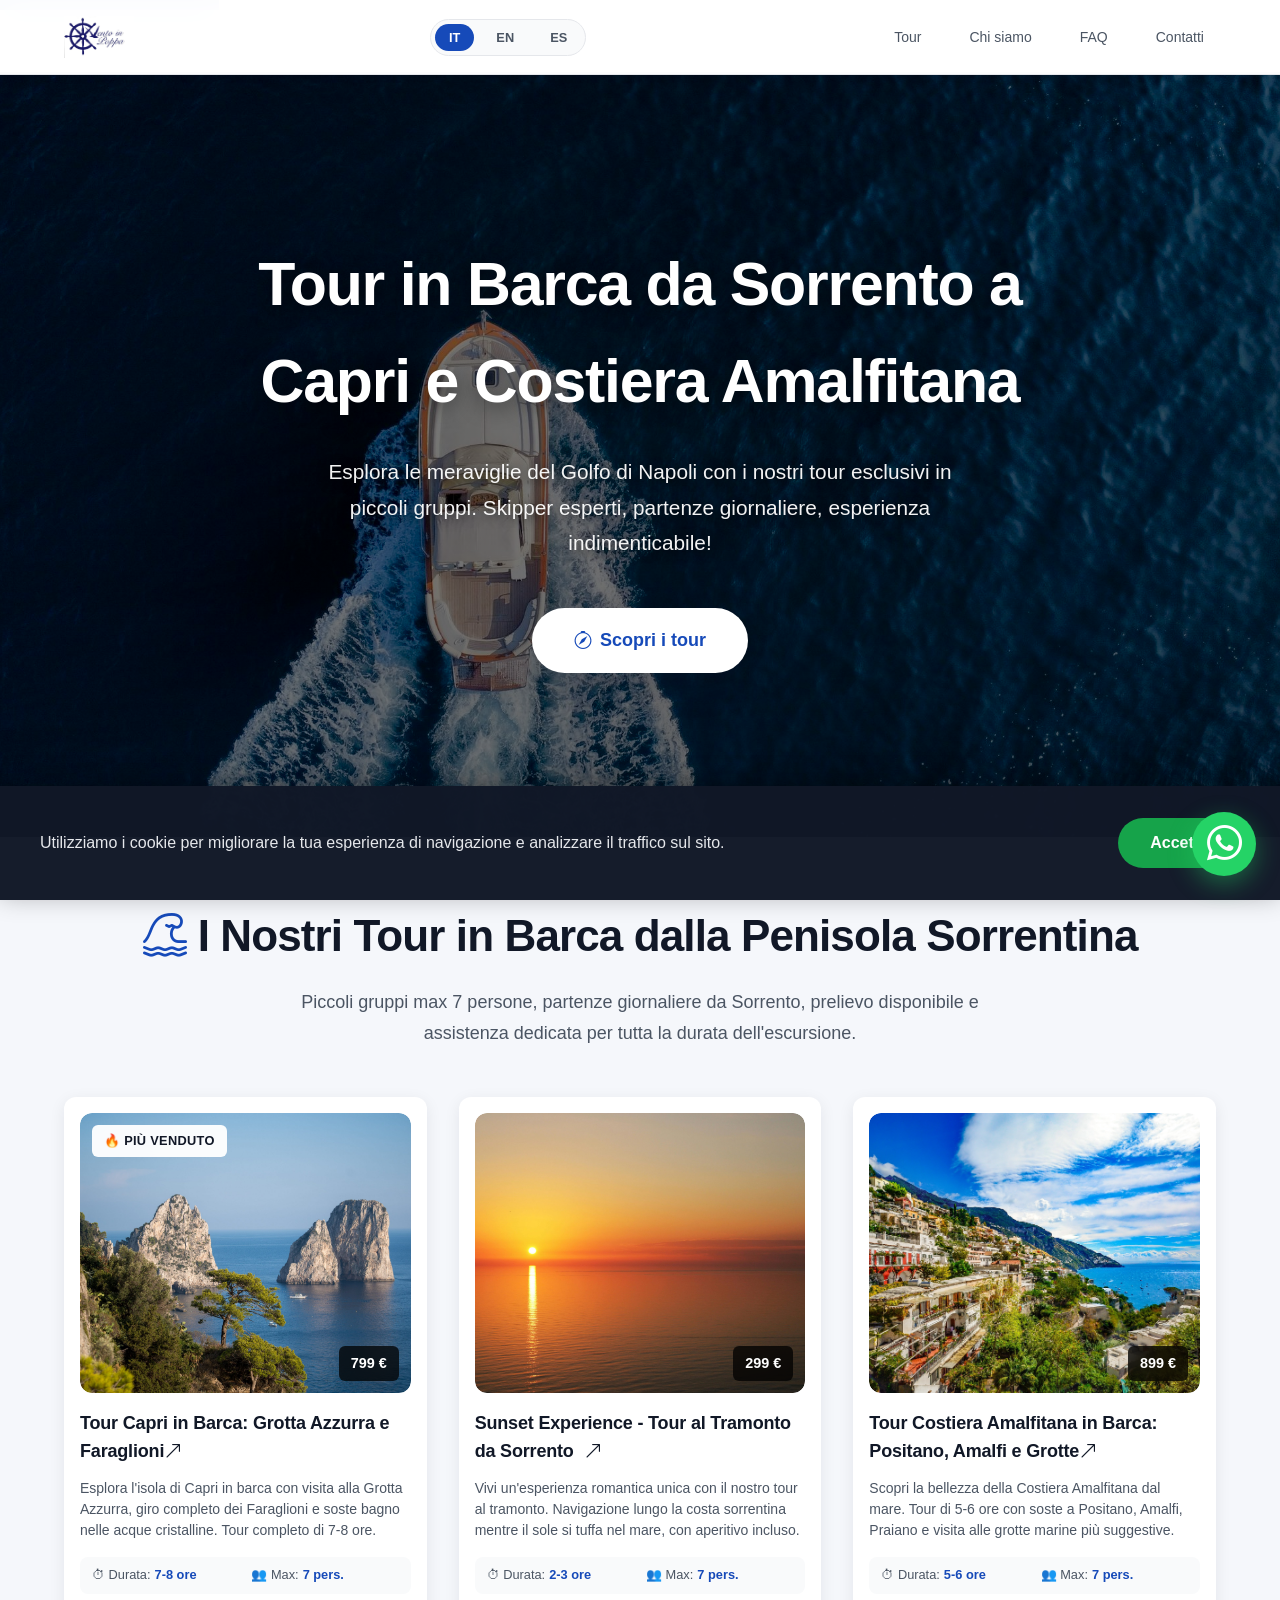
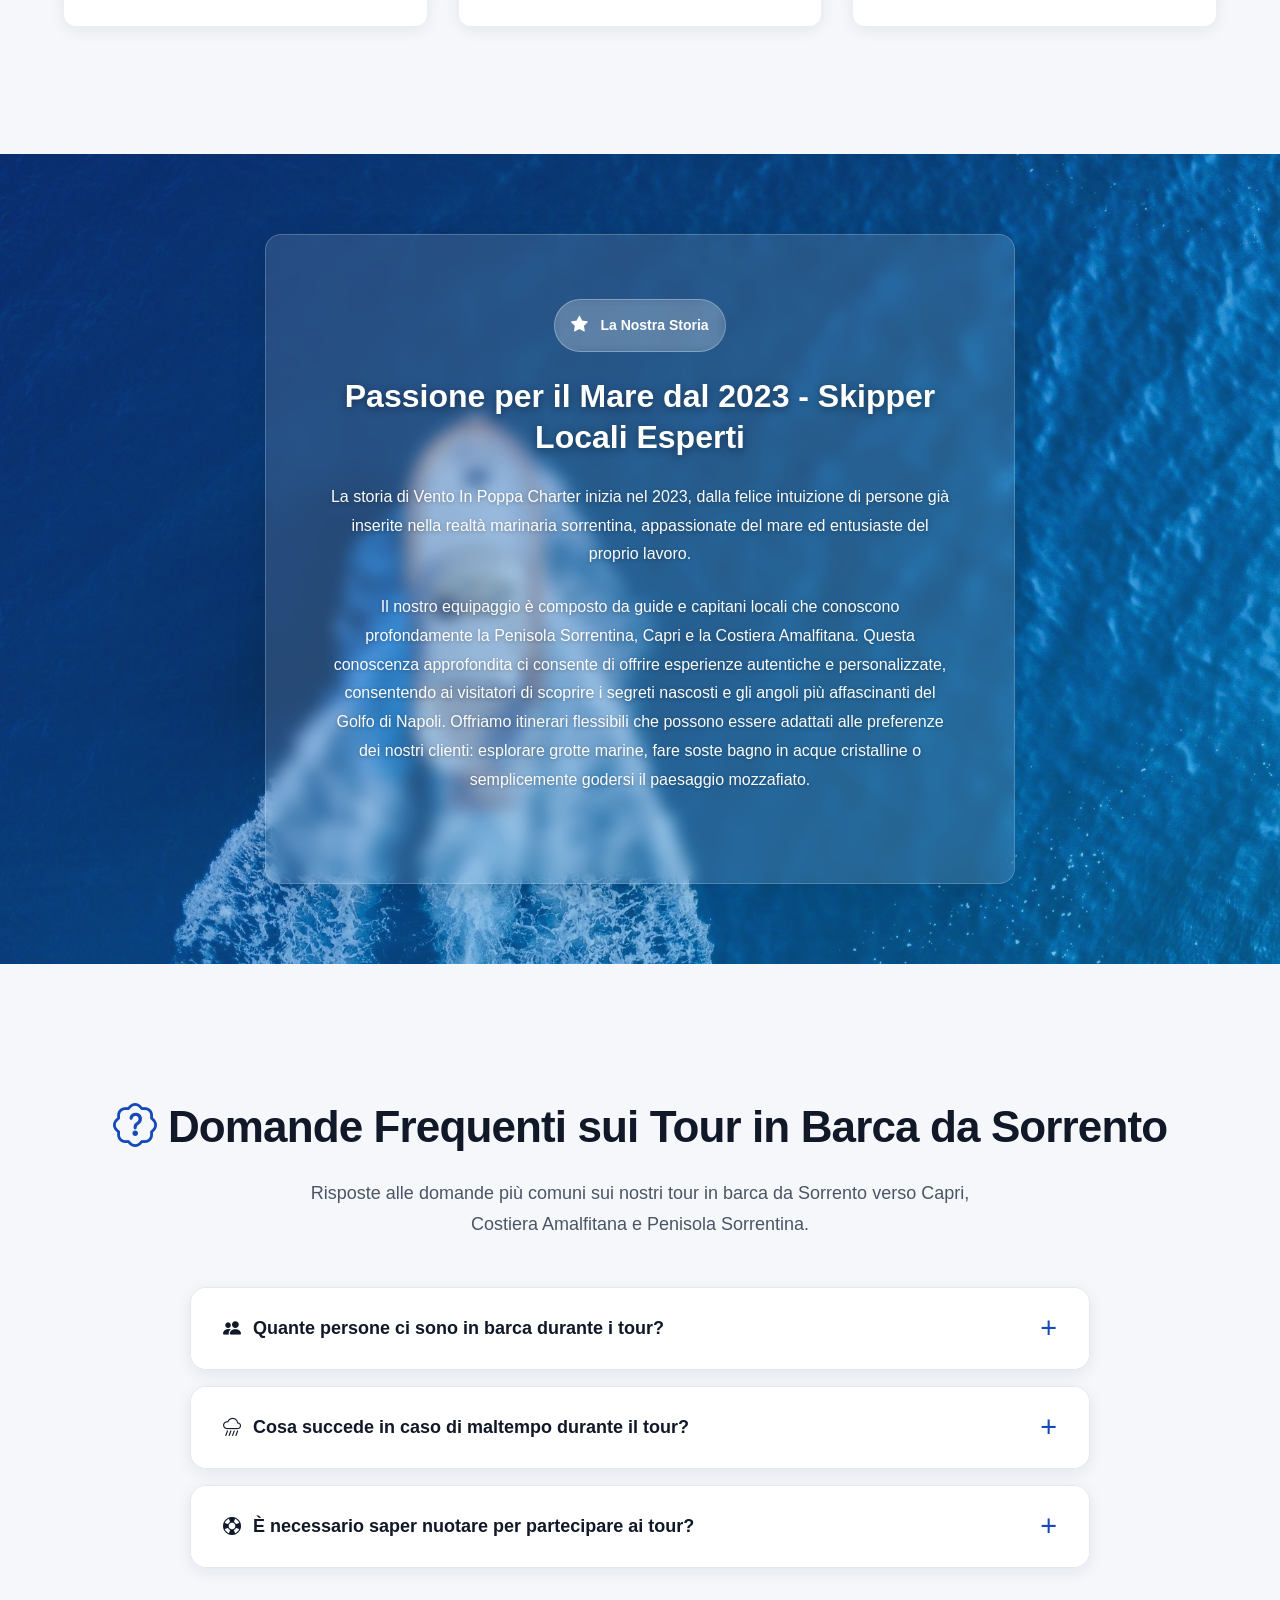
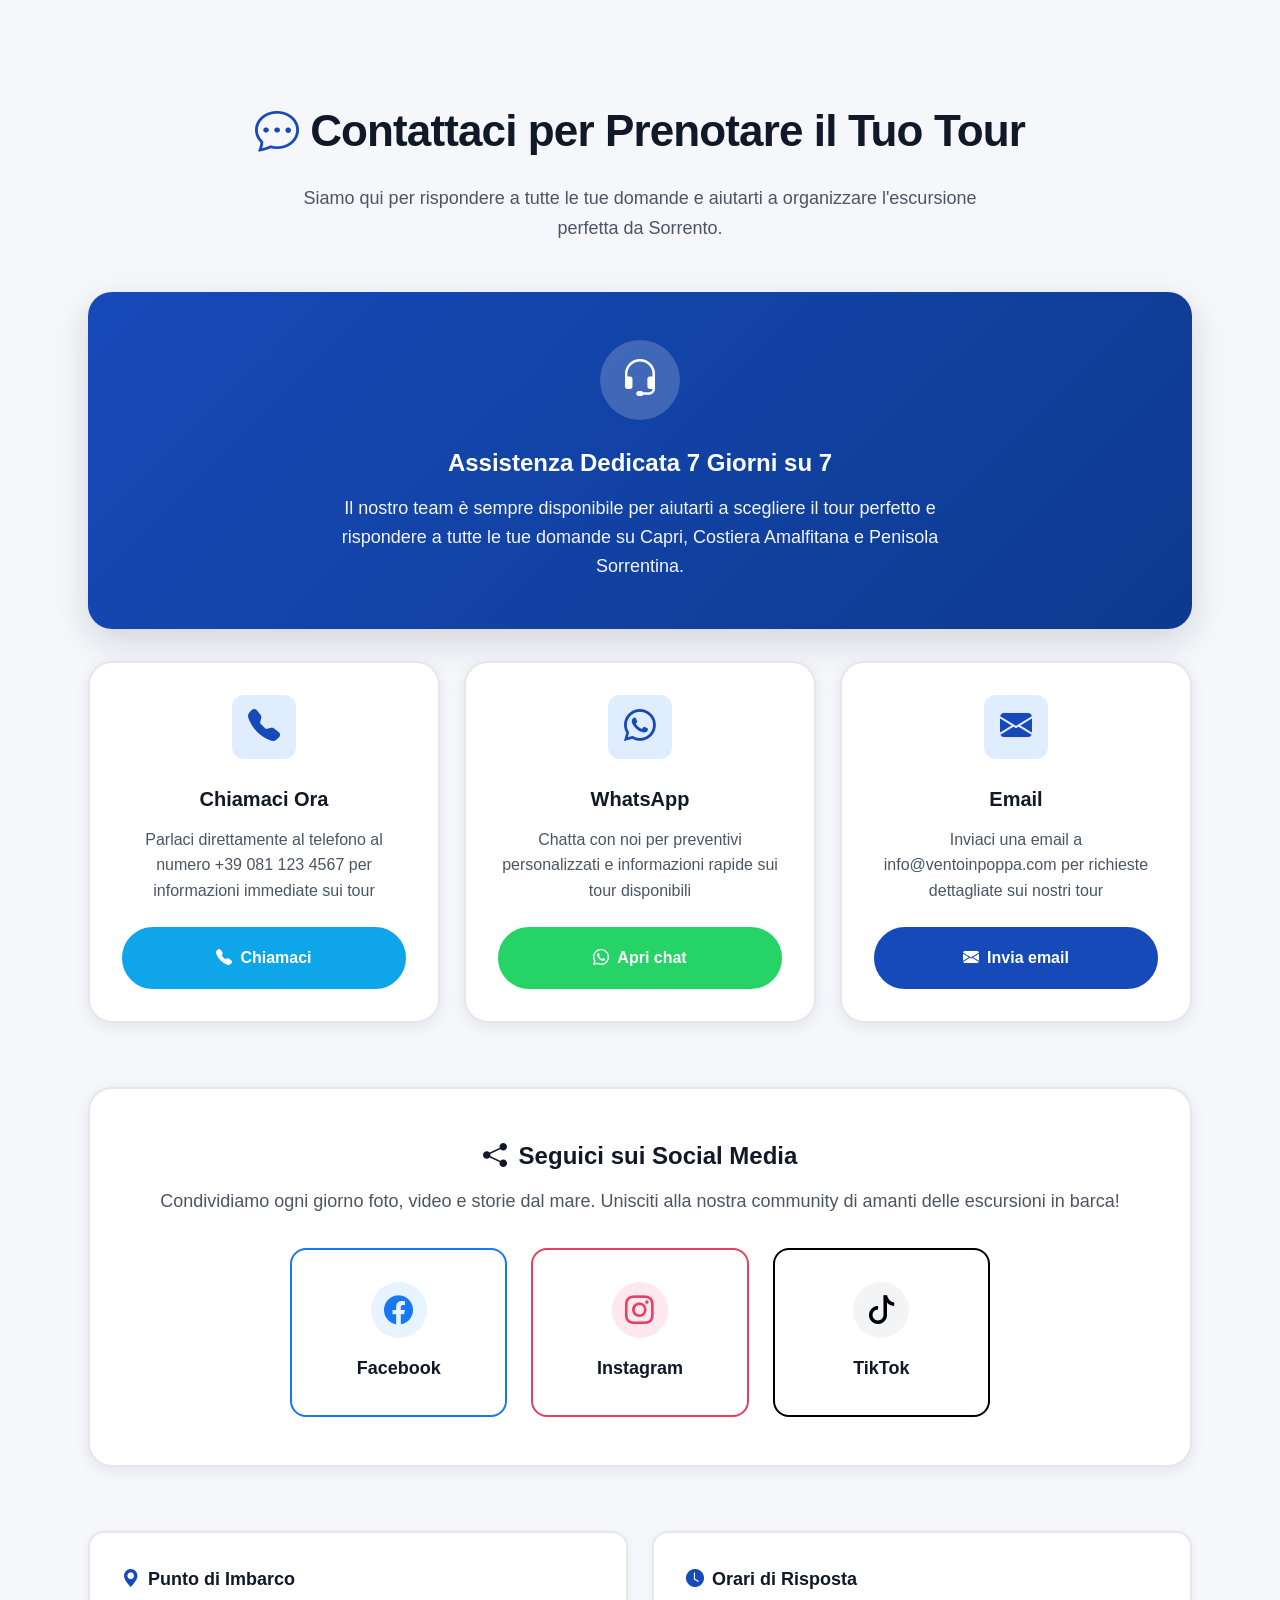
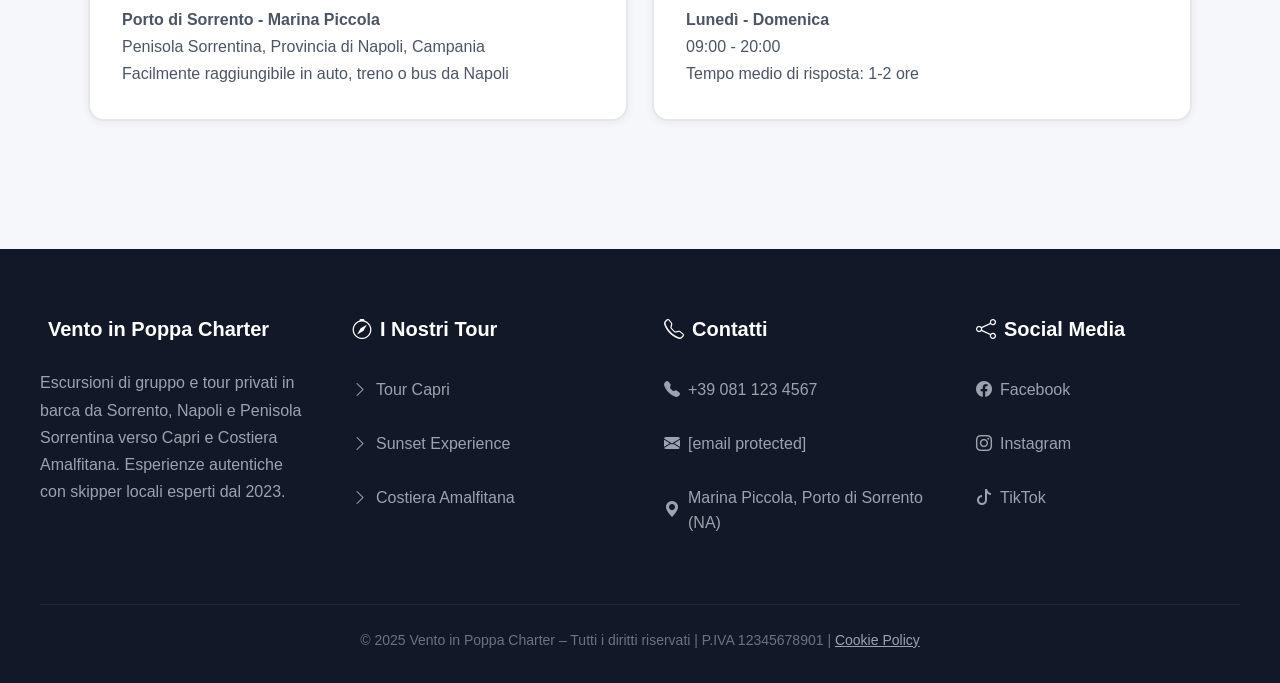
==== index.html @ 15570772 "Add files via upload" ====
<!DOCTYPE html>
<html lang="it">
<head>
  <meta charset="UTF-8" />
  <meta name="viewport" content="width=device-width, initial-scale=1.0" />

  <!-- SEO Meta Tags OTTIMIZZATI -->
  <title>Tour Barca Sorrento Capri | Escursioni Costiera Amalfitana</title>
  <meta name="description" content="Escursioni in barca da Sorrento a Capri e Costiera Amalfitana. Piccoli gruppi max 7 persone, skipper locali esperti. Prenota il tuo tour ⛵ Dal 2023." />
  <meta name="author" content="Vento in Poppa Charter" />
  <meta name="robots" content="index, follow" />
  <link rel="canonical" href="https://www.ventoinpoppacharter.com/" />

  <!-- Hreflang per Multilingua -->
  <link rel="alternate" hreflang="it" href="https://www.ventoinpoppacharter.com/" />
  <link rel="alternate" hreflang="en" href="https://www.ventoinpoppacharter.com/en/" />
  <link rel="alternate" hreflang="es" href="https://www.ventoinpoppacharter.com/es/" />
  <link rel="alternate" hreflang="x-default" href="https://www.ventoinpoppacharter.com/" />

  <!-- Open Graph / Facebook -->
  <meta property="og:type" content="website" />
  <meta property="og:url" content="https://www.ventoinpoppacharter.com/" />
  <meta property="og:title" content="Tour Barca Sorrento Capri | Escursioni Costiera Amalfitana" />
  <meta property="og:description" content="Escursioni in barca da Sorrento a Capri e Costiera Amalfitana. Piccoli gruppi, skipper esperti. Prenota ora!" />
  <meta property="og:image" content="https://www.ventoinpoppacharter.com/immagini/vento_in_poppa_boat.jpg" />
  <meta property="og:image:width" content="1200" />
  <meta property="og:image:height" content="630" />

  <!-- Twitter Cards -->
  <meta property="twitter:card" content="summary_large_image" />
  <meta property="twitter:url" content="https://www.ventoinpoppacharter.com/" />
  <meta property="twitter:title" content="Tour Barca Sorrento Capri | Vento in Poppa Charter" />
  <meta property="twitter:description" content="Escursioni in barca da Sorrento a Capri e Costiera Amalfitana con piccoli gruppi." />
  <meta property="twitter:image" content="https://www.ventoinpoppacharter.com/immagini/vento_in_poppa_boat.jpg" />

  <!-- Favicon -->
  <link rel="icon" type="image/x-icon" href="/favicon.ico" />
  <link rel="apple-touch-icon" sizes="180x180" href="/apple-touch-icon.png" />

  <!-- Preconnect per Performance -->
  <link rel="preconnect" href="https://cdn.jsdelivr.net" crossorigin />
  <link rel="dns-prefetch" href="https://cdn.jsdelivr.net" />

  <!-- Preload Risorse Critiche -->
  <link rel="preload" href="css/index.css" as="style" />
  <link rel="preload" href="javascript/index.js" as="script" />

  <!-- Bootstrap Icons CDN -->
  <link rel="stylesheet" href="https://cdn.jsdelivr.net/npm/bootstrap-icons@1.11.3/font/bootstrap-icons.min.css" />

  <!-- Structured Data / Schema.org OTTIMIZZATO -->
  <script type="application/ld+json">
  {
    "@context": "https://schema.org",
    "@graph": [
      {
        "@type": "LocalBusiness",
        "@id": "https://www.ventoinpoppacharter.com/#organization",
        "name": "Vento in Poppa Charter",
        "alternateName": "Vento in Poppa",
        "description": "Escursioni in barca di lusso da Sorrento verso Capri e Costiera Amalfitana. Tour privati e di gruppo con skipper esperti locali.",
        "url": "https://www.ventoinpoppacharter.com",
        "telephone": "+39-331-616-6512",
        "email": "info@ventoinpoppa.com",
        "priceRange": "€€-€€€",
        "image": [
          "https://www.ventoinpoppacharter.com/immagini/vento_in_poppa_boat.jpg",
          "https://www.ventoinpoppacharter.com/immagini/capri_tour_faraglioni.jpg",
          "https://www.ventoinpoppacharter.com/immagini/amalfi-coast.jpg"
        ],
        "logo": {
          "@type": "ImageObject",
          "url": "https://www.ventoinpoppacharter.com/immagini/logo-vento-in-poppa-charter.jpg",
          "width": 180,
          "height": 42
        },
        "address": {
          "@type": "PostalAddress",
          "streetAddress": "Marina Piccola, Porto di Sorrento",
          "addressLocality": "Sorrento",
          "addressRegion": "NA",
          "postalCode": "80067",
          "addressCountry": "IT"
        },
        "geo": {
          "@type": "GeoCoordinates",
          "latitude": "40.6262",
          "longitude": "14.3757"
        },
        "openingHoursSpecification": [
          {
            "@type": "OpeningHoursSpecification",
            "dayOfWeek": ["Monday", "Tuesday", "Wednesday", "Thursday", "Friday", "Saturday", "Sunday"],
            "opens": "09:00",
            "closes": "20:00"
          }
        ],
        "sameAs": [
          "https://www.facebook.com/ventoinpoppacharter",
          "https://www.instagram.com/ventoinpoppacharter",
          "https://www.tiktok.com/@ventoinpoppacharter"
        ],
        "areaServed": [
          {
            "@type": "City",
            "name": "Sorrento"
          },
          {
            "@type": "City",
            "name": "Capri"
          },
          {
            "@type": "City",
            "name": "Positano"
          },
          {
            "@type": "City",
            "name": "Amalfi"
          },
          {
            "@type": "City",
            "name": "Napoli"
          }
        ],
        "aggregateRating": {
          "@type": "AggregateRating",
          "ratingValue": "4.9",
          "reviewCount": "127",
          "bestRating": "5",
          "worstRating": "1"
        }
      },
      {
        "@type": "Service",
        "@id": "https://www.ventoinpoppacharter.com/tour_capri",
        "serviceType": "Tour in Barca a Capri",
        "name": "Esperienza Capri - Tour Completo dell'Isola",
        "description": "Tour giornaliero di 7-8 ore da Sorrento a Capri con visita alla Grotta Azzurra, giro dei Faraglioni e soste bagno.",
        "provider": {
          "@id": "https://www.ventoinpoppacharter.com"
        },
        "areaServed": {
          "@type": "City",
          "name": "Capri"
        },
        "offers": {
          "@type": "Offer",
          "price": "799",
          "priceCurrency": "EUR",
          "availability": "https://schema.org/InStock",
          "validFrom": "2025-04-01",
          "priceValidUntil": "2025-10-31",
          "url": "https://www.ventoinpoppacharter.com/tour_capri"
        }
      },
      {
        "@type": "Service",
        "@id": "https://www.ventoinpoppacharter.com/tour_sunset",
        "serviceType": "Tour al Tramonto",
        "name": "Sunset Experience - Tour al Tramonto da Sorrento",
        "description": "Tour romantico di 2-3 ore al tramonto lungo la costa sorrentina con aperitivo incluso.",
        "provider": {
          "@id": "https://www.ventoinpoppacharter.com"
        },
        "offers": {
          "@type": "Offer",
          "price": "299",
          "priceCurrency": "EUR",
          "availability": "https://schema.org/InStock",
          "url": "https://www.ventoinpoppacharter.com/tour_sunset"
        }
      },
      {
        "@type": "Service",
        "@id": "https://www.ventoinpoppacharter.com/tour_amalfi",
        "serviceType": "Tour Costiera Amalfitana",
        "name": "Tour Costiera Amalfitana - Positano, Amalfi e Praiano",
        "description": "Tour di 5-6 ore della Costiera Amalfitana con soste a Positano e Amalfi.",
        "provider": {
          "@id": "https://www.ventoinpoppacharter.com/#organization"
        },
        "areaServed": [
          {
            "@type": "City",
            "name": "Positano"
          },
          {
            "@type": "City",
            "name": "Amalfi"
          }
        ],
        "offers": {
          "@type": "Offer",
          "price": "899",
          "priceCurrency": "EUR",
          "availability": "https://schema.org/InStock",
          "url": "https://www.ventoinpoppacharter.com/tour-costiera-amalfitana.html"
        }
      },
      {
        "@type": "BreadcrumbList",
        "itemListElement": [
          {
            "@type": "ListItem",
            "position": 1,
            "name": "Home",
            "item": "https://www.ventoinpoppacharter.com"
          },
          {
            "@type": "ListItem",
            "position": 2,
            "name": "Tour in Barca",
            "item": "https://www.ventoinpoppacharter.com/#tour"
          }
        ]
      },
      {
        "@type": "FAQPage",
        "mainEntity": [
          {
            "@type": "Question",
            "name": "Quante persone ci sono in barca durante i tour?",
            "acceptedAnswer": {
              "@type": "Answer",
              "text": "I tour condivisi sono pensati per piccoli gruppi con massimo 7 persone, così da garantire comfort a bordo ed un'esperienza più autentica rispetto alle escursioni di massa. Offriamo anche tour privati per chi desidera un'esperienza esclusiva."
            }
          },
          {
            "@type": "Question",
            "name": "Cosa succede in caso di maltempo durante il tour?",
            "acceptedAnswer": {
              "@type": "Answer",
              "text": "La sicurezza dei nostri passeggeri è la nostra massima priorità. In caso di maltempo o condizioni marine avverse, potremmo dover cancellare o riprogrammare il tour. In tal caso, ti contatteremo per fornirti opzioni alternative o per il rimborso completo."
            }
          },
          {
            "@type": "Question",
            "name": "È necessario saper nuotare per partecipare ai tour in barca?",
            "acceptedAnswer": {
              "@type": "Answer",
              "text": "Non è strettamente necessario saper nuotare, ma è consigliato per godersi le soste bagno. A bordo sono presenti giubbotti di salvataggio per tutti i passeggeri e il nostro skipper monitora costantemente la sicurezza di tutti."
            }
          }
        ]
      }
    ]
  }
  </script>

  <link rel="stylesheet" href="css/index.css" />
</head>
<body>
  <!-- Skip Link per Accessibilità -->
  <a href="#main-content" class="skip-link" id="skipLink">Vai al contenuto principale</a>

  <!-- COOKIE BANNER -->
  <div class="cookie-banner" id="cookieBanner" role="dialog" aria-label="Consenso cookie">
    <div class="cookie-inner">
      <p class="cookie-text" id="cookieText">
       Il sito non utilizza nessun cookie.
      </p>
      <div class="cookie-actions">
        <button class="cookie-btn cookie-accept" onclick="handleCookie(false)" id="acceptBtn">Chiudi</button>
      </div>
    </div>
  </div>

  <!-- HEADER -->
  <header role="banner">
    <div class="nav-wrapper">
      <a href="/" class="logo" aria-label="Vento in Poppa Charter - Homepage">
        <img src="immagini/logo-vento-in-poppa-charter.jpg" alt="Logo Vento in Poppa Charter - Escursioni in Barca Sorrento" width="180" height="42" />
      </a>

      <div class="lang-switcher" role="group" aria-label="Selezione lingua">
        <button class="lang-btn active" data-lang="it" onclick="setLang('it')" aria-label="Italiano">IT</button>
        <button class="lang-btn" data-lang="en" onclick="setLang('en')" aria-label="English">EN</button>
        <button class="lang-btn" data-lang="es" onclick="setLang('es')" aria-label="Español">ES</button>
      </div>

      <nav role="navigation" aria-label="Navigazione principale">
        <ul id="navDesktop">
          <li><a href="#tour" id="navTours">Tour</a></li>
          <li><a href="#chi-siamo" id="navAbout">Chi siamo</a></li>
          <li><a href="#faq" id="navFaq">FAQ</a></li>
          <li><a href="#contatti" id="navContact">Contatti</a></li>
        </ul>
      </nav>

      <button class="hamburger" onclick="toggleMenu()" aria-label="Apri menu mobile" aria-expanded="false" id="hamburgerBtn">
        <span></span><span></span><span></span>
      </button>
    </div>

    <nav class="nav-mobile" id="navMobile" aria-label="Menu mobile">
      <a href="#tour" onclick="toggleMenu()" id="navMobileTours">Tour</a>
      <a href="#chi-siamo" onclick="toggleMenu()" id="navMobileAbout">Chi siamo</a>
      <a href="#faq" onclick="toggleMenu()" id="navMobileFaq">FAQ</a>
      <a href="#contatti" onclick="toggleMenu()" id="navMobileContact">Contatti</a>
    </nav>
  </header>

  <main id="main-content">
    <!-- HERO SECTION -->
    <section class="hero" id="home" aria-label="Banner principale">
      <div class="slider" aria-hidden="true">
        <div class="slide active" style="background-image:url('immagini/vento_in_poppa_boat.jpg');"></div>
        <div class="slide" style="background-image:url('immagini/sorrento-geda1aa76b_1920.jpg');"></div>
        <div class="slide" style="background-image:url('immagini/amalfi-coast.jpg');"></div>
      </div>
      <div class="hero-overlay" aria-hidden="true"></div>

      <div class="hero-content">
        <h1 class="hero-title" id="heroTitle">Tour in Barca da Sorrento a Capri e Costiera Amalfitana</h1>
        <p class="hero-sub" id="heroText">Esplora le meraviglie del Golfo di Napoli con i nostri tour esclusivi in piccoli gruppi. Skipper esperti, partenze giornaliere, esperienza indimenticabile!</p>
        <a href="#tour" class="hero-cta" id="heroBtn" aria-label="Scopri i nostri tour in barca">
          <i class="bi bi-compass"></i> Scopri i tour
        </a>
      </div>
    </section>

    <!-- TOUR SECTION -->
    <section class="section" id="tour">
      <h2 class="section-title" id="tourTitle">
        <i class="bi bi-tsunami"></i> I Nostri Tour in Barca dalla Penisola Sorrentina
      </h2>
      <p class="section-sub" id="tourSubtitle">
        Piccoli gruppi max 7 persone, partenze giornaliere da Sorrento, prelievo disponibile e assistenza dedicata per tutta la durata dell'escursione.
      </p>

      <div class="tour-grid">
        <!-- CAPRI TOUR -->
        <article class="tour-card scroll-reveal" itemscope itemtype="https://schema.org/Product" onclick="vaiAPagina('tour_capri')">
          <div class="tour-card-image">
            <img 
              src="immagini/capri_tour_faraglioni.jpg" 
              alt="Tour in barca a Capri con vista sui Faraglioni e Grotta Azzurra - Vento in Poppa Charter" 
              loading="lazy" 
              width="800" 
              height="600"
              itemprop="image"
            />
            <span class="tour-badge" id="capriBadge">🔥 Più venduto</span>
            <span class="tour-price-badge" id="capriPrice" itemprop="offers" itemscope itemtype="https://schema.org/Offer">
              <meta itemprop="priceCurrency" content="EUR" />
              <meta itemprop="price" content="799" />
              799 €
            </span>
          </div>
          <div style="flex: 1; display: flex; flex-direction: column;">
            <h3 class="tour-title" id="capriTitle" itemprop="name">
              Tour Capri in Barca: Grotta Azzurra e Faraglioni 
              <i class="bi bi-arrow-up-right tour-link-icon"></i>
            </h3>
            <p class="tour-description" id="capriDesc" itemprop="description">
              Esplora l'isola di Capri in barca con visita alla Grotta Azzurra, giro completo dei Faraglioni e soste bagno nelle acque cristalline. Tour completo di 7-8 ore.
            </p>
            <div class="tour-info">
              <div class="tour-info-item">
                <span class="tour-info-label" id="durationLabel">⏱ Durata:</span>
                <span class="tour-info-value">7-8 ore</span>
              </div>
              <div class="tour-info-item">
                <span class="tour-info-label" id="maxLabel">👥 Max:</span>
                <span class="tour-info-value">7 pers.</span>
              </div>
            </div>
          </div>
        </article>

        <!-- SUNSET TOUR -->
        <article class="tour-card scroll-reveal" itemscope itemtype="https://schema.org/Product" onclick="vaiAPagina('tour_sunset')">
          <div class="tour-card-image">
            <img 
              src="immagini/sunset-sorrento.jpg" 
              alt="Tour al tramonto in barca da Sorrento - Esperienza romantica sul Golfo di Napoli" 
              loading="lazy" 
              width="800" 
              height="600"
              itemprop="image"
            />
            <span class="tour-price-badge" id="sunsetPrice" itemprop="offers" itemscope itemtype="https://schema.org/Offer">
              <meta itemprop="priceCurrency" content="EUR" />
              <meta itemprop="price" content="299" />
              299 €
            </span>
          </div>
          <div style="flex: 1; display: flex; flex-direction: column;">
            <h3 class="tour-title" id="sunsetTitle" itemprop="name">
              Sunset Experience - Tour al Tramonto da Sorrento
              <i class="bi bi-arrow-up-right tour-link-icon ml-10"></i>
            </h3>
            <p class="tour-description" id="sunsetDesc" itemprop="description">
              Vivi un'esperienza romantica unica con il nostro tour al tramonto. Navigazione lungo la costa sorrentina mentre il sole si tuffa nel mare, con aperitivo incluso.
            </p>
            <div class="tour-info">
              <div class="tour-info-item">
                <span class="tour-info-label">⏱ Durata:</span>
                <span class="tour-info-value">2-3 ore</span>
              </div>
              <div class="tour-info-item">
                <span class="tour-info-label">👥 Max:</span>
                <span class="tour-info-value">7 pers.</span>
              </div>
            </div>
          </div>
        </article>

        <!-- AMALFI TOUR -->
        <article class="tour-card scroll-reveal" itemscope itemtype="https://schema.org/Product" onclick="vaiAPagina('tour_amalfitana')">
          <div class="tour-card-image">
            <img 
              src="immagini/amalfi-coast.jpg" 
              alt="Tour della Costiera Amalfitana in barca - Positano, Amalfi, Praiano dal mare" 
              loading="lazy" 
              width="800" 
              height="600"
              itemprop="image"
            />
            <span class="tour-price-badge" id="amalfiPrice" itemprop="offers" itemscope itemtype="https://schema.org/Offer">
              <meta itemprop="priceCurrency" content="EUR" />
              <meta itemprop="price" content="899" />
              899 €
            </span>
          </div>
          <div style="flex: 1; display: flex; flex-direction: column;">
            <h3 class="tour-title" id="amalfiTitle" itemprop="name">
              Tour Costiera Amalfitana in Barca: Positano, Amalfi e Grotte
              <i class="bi bi-arrow-up-right tour-link-icon"></i>
            </h3>
            <p class="tour-description" id="amalfiDesc" itemprop="description">
              Scopri la bellezza della Costiera Amalfitana dal mare. Tour di 5-6 ore con soste a Positano, Amalfi, Praiano e visita alle grotte marine più suggestive.
            </p>
            <div class="tour-info">
              <div class="tour-info-item">
                <span class="tour-info-label">⏱ Durata:</span>
                <span class="tour-info-value">5-6 ore</span>
              </div>
              <div class="tour-info-item">
                <span class="tour-info-label">👥 Max:</span>
                <span class="tour-info-value">7 pers.</span>
              </div>
            </div>
          </div>
        </article>
      </div>
    </section>

    <!-- ABOUT SECTION -->
    <section class="about-section-parallax" id="chi-siamo">
      <img 
        src="immagini/vento_in_poppa_boat.jpg" 
        alt="Barca Vento In Poppa ormeggiata al porto di Sorrento" 
        class="parallax-background-image" 
        aria-hidden="true"
        width="1920"
        height="1080"
        loading="lazy"
      />
      <div class="parallax-overlay" aria-hidden="true"></div>
      <div class="about-parallax-content">
        <div class="about-parallax-inner">
          <div class="about-parallax-text-wrapper scroll-reveal">
            <span class="about-badge" id="aboutBadge">
              <i class="bi bi-star-fill"></i>
              La Nostra Storia
            </span>
            <h2 class="about-title" id="aboutMainTitle">Passione per il Mare dal 2023 - Skipper Locali Esperti</h2>
            <p class="about-text" id="aboutIntro">
              La storia di Vento In Poppa Charter inizia nel 2023, dalla felice intuizione di persone già inserite nella realtà marinaria sorrentina, appassionate del mare ed entusiaste del proprio lavoro.
            </p>
            <p class="about-text" id="aboutFull">
              Il nostro equipaggio è composto da guide e capitani locali che conoscono profondamente la Penisola Sorrentina, Capri e la Costiera Amalfitana. Questa conoscenza approfondita ci consente di offrire esperienze autentiche e personalizzate, consentendo ai visitatori di scoprire i segreti nascosti e gli angoli più affascinanti del Golfo di Napoli. Offriamo itinerari flessibili che possono essere adattati alle preferenze dei nostri clienti: esplorare grotte marine, fare soste bagno in acque cristalline o semplicemente godersi il paesaggio mozzafiato.
            </p>
          </div>
        </div>
      </div>
    </section>

    <!-- FAQ SECTION -->
    <section class="section" id="faq">
      <h2 class="section-title" id="faqTitle">
        <i class="bi bi-patch-question"></i> Domande Frequenti sui Tour in Barca da Sorrento
      </h2>
      <p class="section-sub" id="faqIntro">
        Risposte alle domande più comuni sui nostri tour in barca da Sorrento verso Capri, Costiera Amalfitana e Penisola Sorrentina.
      </p>

      <div class="faq-list">
        <article class="faq-item" itemscope itemprop="mainEntity" itemtype="https://schema.org/Question">
          <button class="faq-question" aria-expanded="false">
            <span id="q1" itemprop="name">
              <i class="bi bi-people-fill"></i>
              Quante persone ci sono in barca durante i tour?
            </span>
            <span class="faq-toggle" aria-hidden="true">+</span>
          </button>
          <div class="faq-answer" itemscope itemprop="acceptedAnswer" itemtype="https://schema.org/Answer">
            <p id="a1" itemprop="text">
              I tour condivisi sono pensati per piccoli gruppi (massimo 7 persone), così da garantire comfort a bordo ed un'esperienza più autentica rispetto alle escursioni di massa. Offriamo anche tour privati per chi desidera un'esperienza esclusiva.
            </p>
          </div>
        </article>

        <article class="faq-item" itemscope itemprop="mainEntity" itemtype="https://schema.org/Question">
          <button class="faq-question" aria-expanded="false">
            <span id="q2" itemprop="name">
              <i class="bi bi-cloud-rain-heavy"></i>
              Cosa succede in caso di maltempo durante il tour?
            </span>
            <span class="faq-toggle" aria-hidden="true">+</span>
          </button>
          <div class="faq-answer" itemscope itemprop="acceptedAnswer" itemtype="https://schema.org/Answer">
            <p id="a2" itemprop="text">
              La sicurezza dei nostri passeggeri è la nostra massima priorità. In caso di maltempo o condizioni marine avverse, potremmo dover cancellare o riprogrammare il tour. In tal caso, ti contatteremo per fornirti opzioni alternative o per il rimborso completo.
            </p>
          </div>
        </article>

        <article class="faq-item" itemscope itemprop="mainEntity" itemtype="https://schema.org/Question">
          <button class="faq-question" aria-expanded="false">
            <span id="q3" itemprop="name">
              <i class="bi bi-life-preserver"></i>
              È necessario saper nuotare per partecipare ai tour?
            </span>
            <span class="faq-toggle" aria-hidden="true">+</span>
          </button>
          <div class="faq-answer" itemscope itemprop="acceptedAnswer" itemtype="https://schema.org/Answer">
            <p id="a3" itemprop="text">
              Non è strettamente necessario saper nuotare, ma è consigliato per godersi le soste bagno. A bordo sono presenti giubbotti di salvataggio per tutti i passeggeri e il nostro skipper monitora costantemente la sicurezza di tutti.
            </p>
          </div>
        </article>
      </div>
    </section>

    <!-- CONTACT SECTION -->
    <section class="section" id="contatti">
      <h2 class="section-title scroll-reveal" id="contactTitle">
        <i class="bi bi-chat-dots"></i> Contattaci per Prenotare il Tuo Tour
      </h2>
      <p class="section-sub scroll-reveal" id="contactIntro">
        Siamo qui per rispondere a tutte le tue domande e aiutarti a organizzare l'escursione perfetta da Sorrento.
      </p>

      <div class="contact-layout">
        <div class="contact-hero scroll-reveal-scale">
          <div class="contact-hero-icon">
            <i class="bi bi-headset"></i>
          </div>
          <h3 id="support247">Assistenza Dedicata 7 Giorni su 7</h3>
          <p id="teamAvailable">
            Il nostro team è sempre disponibile per aiutarti a scegliere il tour perfetto e rispondere a tutte le tue domande su Capri, Costiera Amalfitana e Penisola Sorrentina.
          </p>
        </div>

        <div class="contact-cards-grid">
          <div class="contact-card scroll-reveal">
            <div class="contact-card-icon">
              <i class="bi bi-telephone-fill"></i>
            </div>
            <h4 id="callUsLabel">Chiamaci Ora</h4>
            <p id="callUsText">Parlaci direttamente al telefono al numero +39 331 616 6512 per informazioni immediate sui tour</p>
            <a href="tel:+393316166512" class="contact-card-btn btn-phone" id="callUsBtn" aria-label="Chiama Vento in Poppa Charter">
              <i class="bi bi-telephone-fill"></i>
              Chiamaci
            </a>
          </div>

          <div class="contact-card scroll-reveal">
            <div class="contact-card-icon">
              <i class="bi bi-whatsapp"></i>
            </div>
            <h4 id="whatsappLabel">WhatsApp</h4>
            <p id="whatsappText">Chatta con noi per preventivi personalizzati e informazioni rapide sui tour disponibili</p>
            <a href="https://wa.me/393316166512" target="_blank" rel="noopener noreferrer" class="contact-card-btn btn-whatsapp" id="whatsappBtn" aria-label="Contattaci su WhatsApp">
              <i class="bi bi-whatsapp"></i>
              Apri chat
            </a>
          </div>

          <div class="contact-card scroll-reveal">
            <div class="contact-card-icon">
              <i class="bi bi-envelope-fill"></i>
            </div>
            <h4 id="emailLabel">Email</h4>
            <p id="emailText">Inviaci una email a info@ventoinpoppa.com per richieste dettagliate sui nostri tour</p>
            <a href="mailto:info@ventoinpoppa.com" class="contact-card-btn btn-email" id="emailBtn" aria-label="Inviaci una email">
              <i class="bi bi-envelope-fill"></i>
              Invia email
            </a>
          </div>
        </div>

        <div class="social-section scroll-reveal-scale">
          <h3 id="followUsTitle">
            <i class="bi bi-share-fill"></i>
            Seguici sui Social Media
          </h3>
          <p id="followUsText">Condividiamo ogni giorno foto, video e storie dal mare. Unisciti alla nostra community di amanti delle escursioni in barca!</p>

          <div class="social-grid">
            <a href="https://www.facebook.com/ventoinpoppacharter" class="social-card facebook" target="_blank" rel="noopener noreferrer" aria-label="Seguici su Facebook">
              <div class="social-card-icon">
                <i class="bi bi-facebook"></i>
              </div>
              <span id="facebookText">Facebook</span>
            </a>

            <a href="https://www.instagram.com/ventoinpoppacharter" class="social-card instagram" target="_blank" rel="noopener noreferrer" aria-label="Seguici su Instagram">
              <div class="social-card-icon">
                <i class="bi bi-instagram"></i>
              </div>
              <span id="instagramText">Instagram</span>
            </a>

            <a href="https://www.tiktok.com/@ventoinpoppacharter" class="social-card tiktok" target="_blank" rel="noopener noreferrer" aria-label="Seguici su TikTok">
              <div class="social-card-icon">
                <i class="bi bi-tiktok"></i>
              </div>
              <span id="tiktokText">TikTok</span>
            </a>
          </div>
        </div>

        <div class="info-cards">
          <div class="info-card scroll-reveal">
            <h4 id="embarkationLabel">
              <i class="bi bi-geo-alt-fill" style="color: #164ab9;"></i>
              Punto di Imbarco
            </h4>
            <p>
              <strong id="portLabel">Porto di Sorrento - Marina Piccola</strong><br />
              <span id="locationInfo">Penisola Sorrentina, Provincia di Napoli, Campania</span><br />
              <span id="accessibilityInfo">Facilmente raggiungibile in auto, treno o bus da Napoli</span>
            </p>
          </div>

          <div class="info-card scroll-reveal">
            <h4 id="responseTimesLabel">
              <i class="bi bi-clock-fill" style="color: #164ab9;"></i>
              Orari di Risposta
            </h4>
            <p>
              <strong id="daysLabel">Lunedì - Domenica</strong><br />
              <span id="hoursLabel">09:00 - 20:00</span><br />
              <span id="avgResponseLabel">Tempo medio di risposta: 1-2 ore</span>
            </p>
          </div>
        </div>
      </div>
    </section>
  </main>

  <!-- FOOTER -->
  <footer role="contentinfo">
    <div class="footer-inner">
      <div class="footer-col">
        <h3 id="footerBrand">
          <i class="bi bi-sailboat"></i>
          Vento in Poppa Charter
        </h3>
        <p id="footerDesc">
          Escursioni di gruppo e tour privati in barca da Sorrento, Napoli e Penisola Sorrentina verso Capri e Costiera Amalfitana. Esperienze autentiche con skipper locali esperti dal 2023.
        </p>
      </div>

      <div class="footer-col">
        <h3 id="footerToursTitle">
          <i class="bi bi-compass"></i>
          I Nostri Tour
        </h3>
        <a href="tour-capri.html" class="footer-link" id="footerCapri">
          <i class="bi bi-chevron-right"></i> Tour Capri
        </a>
        <a href="tour-sunset.html" class="footer-link" id="footerSunset">
          <i class="bi bi-chevron-right"></i> Sunset Experience
        </a>
        <a href="tour-costiera-amalfitana.html" class="footer-link" id="footerAmalfi">
          <i class="bi bi-chevron-right"></i> Costiera Amalfitana
        </a>
      </div>

      <div class="footer-col">
        <h3 id="footerContactsTitle">
          <i class="bi bi-telephone"></i>
          Contatti
        </h3>
        <a href="tel:+393316166512" class="footer-link" id="footerPhone">
          <i class="bi bi-telephone-fill"></i> +39 331 616 6512
        </a>
        <a href="/cdn-cgi/l/email-protection#6a03040c052a1c0f041e0503041a051a1a0b44090507" class="footer-link" id="footerEmail">
          <i class="bi bi-envelope-fill"></i> <span class="__cf_email__" data-cfemail="056c6b636a4573606b716a6c6b756a7575642b666a68">[email&#160;protected]</span>
        </a>
        <div class="footer-link" id="footerAddress">
          <i class="bi bi-geo-alt-fill"></i> Marina Piccola, Porto di Sorrento (NA)
        </div>
      </div>

      <div class="footer-col">
        <h3 id="footerSocialTitle">
          <i class="bi bi-share"></i>
          Social Media
        </h3>
        <a href="https://www.facebook.com/ventoinpoppacharter" class="footer-link" target="_blank" rel="noopener noreferrer">
          <i class="bi bi-facebook"></i> Facebook
        </a>
        <a href="https://www.instagram.com/ventoinpoppacharter" class="footer-link" target="_blank" rel="noopener noreferrer">
          <i class="bi bi-instagram"></i> Instagram
        </a>
        <a href="https://www.tiktok.com/@ventoinpoppacharter" class="footer-link" target="_blank" rel="noopener noreferrer">
          <i class="bi bi-tiktok"></i> TikTok
        </a>
      </div>
    </div>

    <div class="footer-bottom">
      <span id="copyright">© 2023 Vento in Poppa Charter – Tutti i diritti riservati | P.IVA  |</span>
      <a href="cookie-policy.html" id="cookieLink">Cookie Policy</a>
    </div>
  </footer>

  <!-- WHATSAPP FLOATING BUTTON -->
  <a href="https://wa.me/393316166512" class="whatsapp" target="_blank" rel="noopener noreferrer" aria-label="Contattaci su WhatsApp per prenotare un tour">
    <i class="bi bi-whatsapp"></i>
  </a>

  <!-- Script Files -->
  <script src="javascript/index.js" defer></script>
  <script src="javascript/translations_full.js" defer></script>
</body>
</html>
---- css/index.css ----
/* ==================== DESIGN SYSTEM ==================== */

:root {
  --primary-blue: #164ab9;
  --primary-blue-dark: #0d3a8f;
  --primary-blue-light: #e0edff;
  --secondary-blue: #0ea5e9;
  --gray-50: #f9fafb;
  --gray-100: #f5f7fb;
  --gray-200: #e5e7eb;
  --gray-300: #d1d5db;
  --gray-400: #9ca3af;
  --gray-500: #6b7280;
  --gray-600: #4b5563;
  --gray-700: #374151;
  --gray-800: #1f2937;
  --gray-900: #111827;
  --accent-green: #16a34a;
  --accent-red: #dc2626;
  --whatsapp: #25D366;
  --spacing-xs: 0.5rem;
  --spacing-sm: 0.75rem;
  --spacing-md: 1rem;
  --spacing-lg: 1.5rem;
  --spacing-xl: 2rem;
  --spacing-2xl: 3rem;
  --spacing-3xl: 4rem;
  --radius-sm: 8px;
  --radius-md: 12px;
  --radius-lg: 16px;
  --radius-xl: 24px;
  --radius-full: 999px;
  --shadow-sm: 0 2px 8px rgba(15, 23, 42, 0.06);
  --shadow-md: 0 4px 16px rgba(15, 23, 42, 0.08);
  --shadow-lg: 0 8px 26px rgba(15, 23, 42, 0.1);
  --shadow-xl: 0 12px 35px rgba(15, 23, 42, 0.15);
  --font-sans: -apple-system, BlinkMacSystemFont, "Segoe UI", Roboto, sans-serif;
  --font-size-xs: 0.8rem;
  --font-size-sm: 0.875rem;
  --font-size-base: 1rem;
  --font-size-lg: 1.125rem;
  --font-size-xl: 1.25rem;
  --font-size-2xl: 1.5rem;
  --font-size-3xl: 2rem;
  --font-size-4xl: 2.5rem;
  --transition-fast: 0.15s ease;
  --transition-base: 0.2s ease;
  --transition-slow: 0.3s ease;
}

* {
  margin: 0;
  padding: 0;
  box-sizing: border-box;
}

body {
  font-family: var(--font-sans);
  line-height: 1.6;
  color: var(--gray-800);
  background: var(--gray-100);
  overflow-x: hidden;
}

a { text-decoration: none; color: inherit; }
img { max-width: 100%; height: auto; display: block; }
button { font-family: inherit; cursor: pointer; }

/* ==================== HEADER ==================== */

header {
  position: fixed;
  top: 0;
  left: 0;
  width: 100%;
  background: rgba(255, 255, 255, 0.98);
  border-bottom: 1px solid var(--gray-200);
  backdrop-filter: blur(16px);
  z-index: 1000;
  box-shadow: var(--shadow-sm);
}

.nav-wrapper {
  max-width: 1200px;
  margin: 0 auto;
  padding: var(--spacing-md) var(--spacing-lg);
  display: flex;
  align-items: center;
  justify-content: space-between;
  gap: var(--spacing-lg);
}

.logo {
  height: 42px;
  width: auto;
  max-width: 180px;
  display: flex;
  align-items: center;
}

.logo img {
  height: 100%;
  width: auto;
  max-width: 100%;
  object-fit: contain;
}

nav ul {
  list-style: none;
  display: flex;
  gap: var(--spacing-lg);
  align-items: center;
}

nav a {
  font-size: var(--font-size-sm);
  font-weight: 500;
  color: var(--gray-600);
  transition: color var(--transition-base);
  padding: var(--spacing-xs) var(--spacing-sm);
  border-radius: var(--radius-sm);
}

nav a:hover {
  color: var(--primary-blue);
  background: var(--primary-blue-light);
}

.lang-switcher {
  display: flex;
  gap: var(--spacing-xs);
  background: var(--gray-50);
  padding: 4px;
  border-radius: var(--radius-full);
  border: 1px solid var(--gray-200);
}

.lang-btn {
  border: none;
  background: transparent;
  padding: 6px 14px;
  border-radius: var(--radius-full);
  font-size: var(--font-size-xs);
  font-weight: 600;
  color: var(--gray-600);
  transition: all var(--transition-base);
  cursor: pointer;
}

.lang-btn.active,
.lang-btn:hover {
  background: var(--primary-blue);
  color: white;
}

.hamburger {
  display: none;
  flex-direction: column;
  gap: 4px;
  cursor: pointer;
  padding: var(--spacing-xs);
  border: none;
  background: transparent;
}

.hamburger span {
  width: 24px;
  height: 3px;
  background: var(--primary-blue);
  border-radius: 2px;
  transition: var(--transition-base);
}

.nav-mobile {
  display: none;
  flex-direction: column;
  gap: var(--spacing-sm);
  padding: var(--spacing-lg);
  border-top: 1px solid var(--gray-200);
  background: white;
}

.nav-mobile a {
  font-size: var(--font-size-base);
  color: var(--gray-600);
  padding: var(--spacing-sm);
  border-radius: var(--radius-sm);
  transition: all var(--transition-base);
}

.nav-mobile a:hover {
  background: var(--primary-blue-light);
  color: var(--primary-blue);
}

/* ==================== HERO SECTION ==================== */

main {
  margin-top: 72px;
}

.hero {
  position: relative;
  min-height: 85vh;
  display: flex;
  align-items: center;
  justify-content: center;
  text-align: center;
  padding: var(--spacing-3xl) var(--spacing-lg);
  overflow: hidden;
}

.slider {
  position: absolute;
  inset: 0;
  z-index: 1;
}

.hero-overlay {
  position: absolute;
  inset: 0;
  background: linear-gradient(135deg, rgba(0, 0, 0, 0.45) 0%, rgba(0, 0, 0, 0.65) 100%);
  z-index: 2;
}

.slide {
  position: absolute;
  inset: 0;
  background-size: cover;
  background-position: center;
  opacity: 0;
  transform: scale(1.05);
  transition: opacity 1.5s cubic-bezier(0.4, 0, 0.2, 1),
              transform 8s cubic-bezier(0.4, 0, 0.2, 1);
}

.slide.active {
  opacity: 1;
  transform: scale(1);
}

.slide.fade-out {
  opacity: 0;
  transform: scale(1.08);
}

.hero-content {
  position: relative;
  z-index: 3;
  max-width: 900px;
  padding: var(--spacing-lg);
}

.hero-title {
  font-size: clamp(2.5rem, 5vw, 3.8rem);
  font-weight: 800;
  color: white;
  margin-bottom: var(--spacing-lg);
  text-shadow: 0 4px 20px rgba(0, 0, 0, 0.5);
  letter-spacing: -0.02em;
}

.hero-sub {
  font-size: clamp(1.05rem, 2.3vw, 1.3rem);
  color: rgba(255, 255, 255, 0.95);
  max-width: 650px;
  margin: 0 auto var(--spacing-2xl);
  text-shadow: 0 2px 12px rgba(0, 0, 0, 0.6);
  line-height: 1.7;
}

.hero-cta {
  display: inline-flex;
  align-items: center;
  justify-content: center;
  gap: var(--spacing-xs);
  padding: 1rem 2.5rem;
  border-radius: var(--radius-full);
  background: white;
  color: var(--primary-blue);
  font-weight: 700;
  font-size: var(--font-size-lg);
  box-shadow: var(--shadow-xl);
  transition: all var(--transition-slow);
  border: 2px solid transparent;
  cursor: pointer;
}

.hero-cta:hover {
  background: var(--primary-blue);
  color: white;
  transform: translateY(-4px);
  box-shadow: 0 20px 50px rgba(22, 74, 185, 0.5);
}

/* ==================== SECTIONS ==================== */

.section {
  max-width: 1200px;
  margin: 0 auto;
  padding: var(--spacing-3xl) var(--spacing-lg);
}

.section-title {
  font-size: clamp(2rem, 4vw, 2.75rem);
  font-weight: 800;
  text-align: center;
  color: var(--gray-900);
  margin-bottom: var(--spacing-md);
  letter-spacing: -0.02em;
}

.section-title i {
  color: var(--primary-blue);
  margin-right: var(--spacing-sm);
}

.section-sub {
  text-align: center;
  max-width: 700px;
  margin: 0 auto var(--spacing-2xl);
  color: var(--gray-600);
  font-size: var(--font-size-lg);
  line-height: 1.7;
}

/* ==================== TOUR CARDS ==================== */

.tour-grid {
  display: grid;
  grid-template-columns: repeat(auto-fit, minmax(320px, 1fr));
  gap: var(--spacing-xl);
}

.tour-card {
  background: white;
  border-radius: var(--radius-md);
  overflow: hidden;
  box-shadow: var(--shadow-md);
  transition: all var(--transition-slow);
  cursor: pointer;
  position: relative;
  padding: var(--spacing-md);
  display: flex;
  flex-direction: column;
}

.tour-card:hover {
  transform: translateY(-8px);
  box-shadow: var(--shadow-lg);
}

.tour-card-image {
  position: relative;
  height: 280px;
  overflow: hidden;
  border-radius: var(--radius-md);
  margin-bottom: var(--spacing-md);
}

.tour-card-image img {
  width: 100%;
  height: 100%;
  object-fit: cover;
  transition: transform var(--transition-slow);
  border-radius: var(--radius-md);
}

.tour-card:hover .tour-card-image img {
  transform: scale(1.08);
}

.tour-badge {
  position: absolute;
  top: 12px;
  left: 12px;
  background: rgba(255, 255, 255, 0.95);
  color: var(--gray-900);
  padding: 6px 12px;
  border-radius: 6px;
  font-size: var(--font-size-xs);
  font-weight: 700;
  text-transform: uppercase;
  letter-spacing: 0.3px;
  z-index: 10;
  backdrop-filter: blur(10px);
}

.tour-price-badge {
  position: absolute;
  bottom: 12px;
  right: 12px;
  background: rgba(0, 0, 0, 0.75);
  color: white;
  padding: 6px 12px;
  border-radius: 6px;
  font-size: 0.9rem;
  font-weight: 600;
  backdrop-filter: blur(10px);
}

.tour-title {
  font-size: var(--font-size-lg);
  font-weight: 700;
  color: var(--gray-900);
  margin-bottom: var(--spacing-sm);
  letter-spacing: -0.01em;
}

.tour-description {
  font-size: var(--font-size-sm);
  color: var(--gray-600);
  line-height: 1.5;
  margin-bottom: var(--spacing-md);
}

.tour-info {
  display: flex;
  flex-direction: row;
  gap: 12px;
  margin-bottom: var(--spacing-md);
  padding: 8px 12px;
  background: var(--gray-50);
  border-radius: var(--radius-sm);
  font-size: var(--font-size-xs);
}

.tour-info-item {
  display: flex;
  align-items: center;
  gap: 4px;
  color: var(--gray-700);
  flex: 1;
}

.tour-info-label {
  font-weight: 500;
  color: var(--gray-600);
  white-space: nowrap;
}

.tour-info-value {
  font-weight: 600;
  color: var(--primary-blue);
  white-space: nowrap;
}
/* ==================== ABOUT SECTION ==================== */

.about-section-parallax {
  position: relative;
  display: flex;
  align-items: center;
  justify-content: center;
  overflow: hidden;
  margin: var(--spacing-3xl) 0;
  padding: var(--spacing-xl) var(--spacing-lg);
}

.parallax-background-image {
  position: absolute;
  top: 0;
  left: 0;
  width: 100%;
  height: 100%;
  object-fit: cover;
  object-position: center;
  z-index: 0;
}

.parallax-overlay {
  position: absolute;
  top: 0;
  left: 0;
  width: 100%;
  height: 100%;
  background: linear-gradient(135deg, rgba(22, 74, 185, 0.45) 0%, rgba(14, 165, 233, 0.4) 100%);
  z-index: 1;
  pointer-events: none;
}

.about-parallax-content {
  position: relative;
  z-index: 2;
  width: 100%;
  max-width: 900px;
  margin: 0 auto;
}

.about-parallax-inner {
  display: flex;
  align-items: center;
  justify-content: center;
  padding: var(--spacing-2xl) 0;
}

.about-parallax-text-wrapper {
  max-width: 750px;
  text-align: center;
  background: rgba(255, 255, 255, 0.12);
  backdrop-filter: blur(8px);
  padding: var(--spacing-3xl);
  border-radius: var(--radius-lg);
  border: 1px solid rgba(255, 255, 255, 0.2);
  box-shadow: 0 8px 32px rgba(0, 0, 0, 0.1);
}

.about-badge {
  display: inline-flex;
  align-items: center;
  gap: var(--spacing-sm);
  padding: var(--spacing-sm) var(--spacing-md);
  background: rgba(255, 255, 255, 0.15);
  color: white;
  border-radius: var(--radius-full);
  font-size: var(--font-size-sm);
  font-weight: 600;
  margin-bottom: var(--spacing-lg);
  border: 1px solid rgba(255, 255, 255, 0.3);
  backdrop-filter: blur(5px);
}

.about-badge i {
  font-size: 1.2em;
}

.about-title {
  font-size: var(--font-size-3xl);
  color: white;
  margin-bottom: var(--spacing-lg);
  line-height: 1.3;
  font-weight: 700;
  text-shadow: 0 2px 8px rgba(0, 0, 0, 0.4);
}

.about-text {
  color: rgba(255, 255, 255, 0.98);
  margin-bottom: var(--spacing-lg);
  font-size: var(--font-size-base);
  line-height: 1.8;
  text-shadow: 0 1px 4px rgba(0, 0, 0, 0.3);
}

.about-text strong {
  color: #fff;
  font-weight: 700;
}

/* ==================== ANIMATIONS ==================== */

.scroll-reveal {
  opacity: 0;
  transform: translateY(30px);
  transition: opacity 0.8s cubic-bezier(0.4, 0, 0.2, 1),
              transform 0.8s cubic-bezier(0.4, 0, 0.2, 1);
}

.scroll-reveal.revealed {
  opacity: 1;
  transform: translateY(0);
}

.scroll-reveal-scale {
  opacity: 0;
  transform: scale(0.9);
  transition: opacity 0.8s cubic-bezier(0.4, 0, 0.2, 1),
              transform 0.8s cubic-bezier(0.4, 0, 0.2, 1);
}

.scroll-reveal-scale.revealed {
  opacity: 1;
  transform: scale(1);
}

/* ==================== CONTACT SECTION ==================== */

.contact-layout {
  display: grid;
  grid-template-columns: 1fr;
  gap: var(--spacing-xl);
  max-width: 1200px;
  margin: 0 auto;
  padding: 0 var(--spacing-lg);
}

.contact-hero {
  text-align: center;
  padding: var(--spacing-2xl);
  background: linear-gradient(135deg, var(--primary-blue) 0%, var(--primary-blue-dark) 100%);
  border-radius: var(--radius-xl);
  color: white;
  box-shadow: var(--shadow-xl);
}

.contact-hero-icon {
  width: 80px;
  height: 80px;
  background: rgba(255, 255, 255, 0.2);
  border-radius: var(--radius-full);
  display: flex;
  align-items: center;
  justify-content: center;
  font-size: 2.5rem;
  margin: 0 auto var(--spacing-lg);
  backdrop-filter: blur(10px);
}

.contact-hero h3 {
  font-size: var(--font-size-2xl);
  font-weight: 800;
  margin-bottom: var(--spacing-sm);
}

.contact-hero p {
  font-size: var(--font-size-lg);
  opacity: 0.95;
  max-width: 600px;
  margin: 0 auto;
}

.contact-cards-grid {
  display: grid;
  grid-template-columns: repeat(auto-fit, minmax(280px, 1fr));
  gap: var(--spacing-lg);
}

.contact-card {
  background: white;
  padding: var(--spacing-xl);
  border-radius: var(--radius-xl);
  border: 2px solid var(--gray-200);
  box-shadow: var(--shadow-md);
  transition: all var(--transition-base);
  text-align: center;
}

.contact-card:hover {
  transform: translateY(-8px);
  box-shadow: var(--shadow-xl);
  border-color: var(--primary-blue-light);
}

.contact-card-icon {
  width: 64px;
  height: 64px;
  background: var(--primary-blue-light);
  border-radius: var(--radius-md);
  display: flex;
  align-items: center;
  justify-content: center;
  font-size: 2rem;
  color: var(--primary-blue);
  margin: 0 auto var(--spacing-lg);
}

.contact-card h4 {
  font-size: var(--font-size-xl);
  font-weight: 700;
  color: var(--gray-900);
  margin-bottom: var(--spacing-sm);
}

.contact-card p {
  font-size: var(--font-size-base);
  color: var(--gray-600);
  margin-bottom: var(--spacing-lg);
}

.contact-card-btn {
  display: inline-flex;
  align-items: center;
  justify-content: center;
  gap: var(--spacing-xs);
  width: 100%;
  padding: var(--spacing-md) var(--spacing-xl);
  border-radius: var(--radius-full);
  font-size: var(--font-size-base);
  font-weight: 700;
  border: 2px solid;
  transition: all var(--transition-base);
  text-decoration: none;
  cursor: pointer;
}

.contact-card-btn.btn-phone {
  background: var(--secondary-blue);
  border-color: var(--secondary-blue);
  color: white;
}

.contact-card-btn.btn-phone:hover {
  background: #0284c7;
  border-color: #0284c7;
  transform: translateY(-2px);
  box-shadow: var(--shadow-md);
}

.contact-card-btn.btn-whatsapp {
  background: var(--whatsapp);
  border-color: var(--whatsapp);
  color: white;
}

.contact-card-btn.btn-whatsapp:hover {
  background: #20ba5a;
  border-color: #20ba5a;
  transform: translateY(-2px);
  box-shadow: var(--shadow-md);
}

.contact-card-btn.btn-email {
  background: var(--primary-blue);
  border-color: var(--primary-blue);
  color: white;
}

.contact-card-btn.btn-email:hover {
  background: var(--primary-blue-dark);
  border-color: var(--primary-blue-dark);
  transform: translateY(-2px);
  box-shadow: var(--shadow-md);
}

.social-section {
  background: white;
  padding: var(--spacing-2xl);
  border-radius: var(--radius-xl);
  border: 2px solid var(--gray-200);
  box-shadow: var(--shadow-md);
  text-align: center;
  margin-top: var(--spacing-xl);
}

.social-section h3 {
  font-size: var(--font-size-2xl);
  font-weight: 800;
  color: var(--gray-900);
  margin-bottom: var(--spacing-sm);
  display: flex;
  align-items: center;
  justify-content: center;
  gap: var(--spacing-sm);
}

.social-section p {
  font-size: var(--font-size-lg);
  color: var(--gray-600);
  margin-bottom: var(--spacing-xl);
}

.social-grid {
  display: grid;
  grid-template-columns: repeat(auto-fit, minmax(200px, 1fr));
  gap: var(--spacing-lg);
  max-width: 700px;
  margin: 0 auto;
}

.social-card {
  padding: var(--spacing-xl);
  border: 2px solid var(--gray-200);
  border-radius: var(--radius-lg);
  transition: all var(--transition-base);
  text-decoration: none;
  display: flex;
  flex-direction: column;
  align-items: center;
  gap: var(--spacing-md);
  cursor: pointer;
}

.social-card:hover {
  transform: translateY(-4px);
  box-shadow: var(--shadow-lg);
}

.social-card.facebook { border-color: #1877f2; }
.social-card.facebook:hover { background: #1877f2; color: white; }
.social-card.facebook:hover .social-card-icon { background: white; color: #1877f2; }

.social-card.instagram { border-color: #e4405f; }
.social-card.instagram:hover { background: linear-gradient(135deg, #f58529, #dd2a7b, #8134af); color: white; }
.social-card.instagram:hover .social-card-icon { background: white; color: #e4405f; }

.social-card.tiktok { border-color: #000000; }
.social-card.tiktok:hover { background: #000000; color: white; }
.social-card.tiktok:hover .social-card-icon { background: white; color: #000000; }

.social-card-icon {
  width: 56px;
  height: 56px;
  border-radius: var(--radius-full);
  display: flex;
  align-items: center;
  justify-content: center;
  font-size: 1.8rem;
  transition: all var(--transition-base);
}

.social-card.facebook .social-card-icon { background: #e7f3ff; color: #1877f2; }
.social-card.instagram .social-card-icon { background: #ffe7ef; color: #e4405f; }
.social-card.tiktok .social-card-icon { background: #f3f4f6; color: #000000; }

.social-card span {
  font-size: var(--font-size-lg);
  font-weight: 700;
  color: var(--gray-900);
  transition: color var(--transition-base);
}

.social-card:hover span { color: inherit; }

.info-cards {
  display: grid;
  grid-template-columns: repeat(auto-fit, minmax(250px, 1fr));
  gap: var(--spacing-lg);
  margin-top: var(--spacing-xl);
}

.info-card {
  background: white;
  padding: var(--spacing-xl);
  border-radius: var(--radius-lg);
  border: 2px solid var(--gray-200);
  box-shadow: var(--shadow-sm);
}

.info-card h4 {
  font-size: var(--font-size-lg);
  font-weight: 700;
  color: var(--gray-900);
  margin-bottom: var(--spacing-sm);
  display: flex;
  align-items: center;
  gap: var(--spacing-xs);
}

.info-card p {
  font-size: var(--font-size-base);
  color: var(--gray-600);
  line-height: 1.7;
}

/* ==================== FAQ ==================== */

.faq-list {
  max-width: 900px;
  margin: 0 auto;
  display: flex;
  flex-direction: column;
  gap: var(--spacing-md);
}

.faq-item {
  background: white;
  border-radius: var(--radius-lg);
  box-shadow: var(--shadow-md);
  overflow: hidden;
  transition: all var(--transition-base);
  border: 1px solid var(--gray-200);
}

.faq-item.open {
  box-shadow: var(--shadow-lg);
  border-color: var(--primary-blue-light);
}

.faq-question {
  width: 100%;
  padding: var(--spacing-lg) var(--spacing-xl);
  background: white;
  border: none;
  display: flex;
  justify-content: space-between;
  align-items: center;
  gap: var(--spacing-md);
  font-size: var(--font-size-lg);
  font-weight: 600;
  color: var(--gray-900);
  cursor: pointer;
  text-align: left;
  transition: background var(--transition-base);
}

.faq-question:hover {
  background: var(--gray-50);
}

.faq-question span:first-child {
  display: flex;
  align-items: center;
  gap: var(--spacing-sm);
}

.faq-toggle {
  font-size: 1.8rem;
  color: var(--primary-blue);
  flex-shrink: 0;
  transition: transform var(--transition-base);
  font-weight: 300;
}

.faq-answer {
  max-height: 0;
  overflow: hidden;
  padding: 0 var(--spacing-xl);
  transition: max-height 0.4s ease, padding 0.4s ease;
}

.faq-answer p {
  padding-bottom: var(--spacing-lg);
  font-size: var(--font-size-base);
  color: var(--gray-600);
  line-height: 1.7;
}

.faq-item.open .faq-answer {
  max-height: 300px;
  padding-top: var(--spacing-sm);
}

.faq-item.open .faq-toggle {
  transform: rotate(45deg);
}

/* ==================== FOOTER ==================== */

footer {
  background: var(--gray-900);
  color: var(--gray-400);
  padding: var(--spacing-3xl) var(--spacing-lg) var(--spacing-xl);
  margin-top: var(--spacing-3xl);
}

.footer-inner {
  max-width: 1200px;
  margin: 0 auto;
  display: grid;
  grid-template-columns: repeat(auto-fit, minmax(250px, 1fr));
  gap: var(--spacing-2xl);
}

.footer-col h3 {
  color: white;
  margin-bottom: var(--spacing-lg);
  font-size: var(--font-size-xl);
  font-weight: 700;
  display: flex;
  align-items: center;
  gap: var(--spacing-xs);
}

.footer-col p {
  font-size: var(--font-size-base);
  line-height: 1.7;
}

.footer-link {
  display: flex;
  align-items: center;
  gap: var(--spacing-xs);
  font-size: var(--font-size-base);
  margin-bottom: var(--spacing-sm);
  color: var(--gray-400);
  transition: color var(--transition-base);
  padding: var(--spacing-xs) 0;
  cursor: pointer;
}

.footer-link:hover {
  color: white;
}

.footer-bottom {
  max-width: 1200px;
  margin: var(--spacing-2xl) auto 0;
  border-top: 1px solid var(--gray-800);
  padding-top: var(--spacing-lg);
  text-align: center;
  font-size: var(--font-size-sm);
  color: var(--gray-500);
}

.footer-bottom a {
  color: var(--gray-400);
  text-decoration: underline;
  transition: color var(--transition-base);
  cursor: pointer;
}

.footer-bottom a:hover {
  color: white;
}

/* ==================== WHATSAPP ==================== */

.whatsapp {
  position: fixed;
  bottom: 24px;
  right: 24px;
  width: 64px;
  height: 64px;
  border-radius: var(--radius-full);
  background: var(--whatsapp);
  color: white;
  display: flex;
  align-items: center;
  justify-content: center;
  font-size: 2.2rem;
  box-shadow: 0 8px 24px rgba(37, 211, 102, 0.4);
  animation: pulse 2s infinite;
  z-index: 1100;
  transition: all var(--transition-base);
  text-decoration: none;
}

.whatsapp:hover {
  transform: scale(1.1);
  box-shadow: 0 12px 32px rgba(37, 211, 102, 0.6);
}

@keyframes pulse {
  0% { box-shadow: 0 0 0 0 rgba(37, 211, 102, 0.7); }
  70% { box-shadow: 0 0 0 20px rgba(37, 211, 102, 0); }
  100% { box-shadow: 0 0 0 0 rgba(37, 211, 102, 0); }
}

/* ==================== COOKIE BANNER ==================== */

.cookie-banner {
  position: fixed;
  left: 0;
  right: 0;
  bottom: 0;
  background: rgba(17, 24, 39, 0.98);
  color: var(--gray-200);
  padding: var(--spacing-xl) var(--spacing-lg);
  z-index: 1050;
  transform: translateY(100%);
  transition: transform 0.4s ease-out;
  box-shadow: 0 -4px 24px rgba(0, 0, 0, 0.3);
}

.cookie-banner.active {
  transform: translateY(0);
}

.cookie-inner {
  max-width: 1200px;
  margin: 0 auto;
  display: flex;
  flex-wrap: wrap;
  gap: var(--spacing-lg);
  align-items: center;
  justify-content: space-between;
}

.cookie-text {
  font-size: var(--font-size-base);
  max-width: 700px;
  line-height: 1.6;
}

.cookie-text a {
  color: #60a5fa;
  text-decoration: underline;
  font-weight: 600;
  cursor: pointer;
}

.cookie-actions {
  display: flex;
  gap: var(--spacing-md);
  flex-wrap: wrap;
}

.cookie-btn {
  border-radius: var(--radius-full);
  padding: var(--spacing-md) var(--spacing-xl);
  border: none;
  cursor: pointer;
  font-size: var(--font-size-base);
  font-weight: 600;
  transition: all var(--transition-base);
}

.cookie-accept {
  background: var(--accent-green);
  color: white;
}

.cookie-accept:hover {
  background: #15803d;
  transform: translateY(-2px);
}

.cookie-decline {
  background: transparent;
  border: 2px solid var(--gray-500);
  color: var(--gray-200);
}

.cookie-decline:hover {
  background: var(--gray-800);
}

/* ==================== SKIP LINK ==================== */

.skip-link {
  position: absolute;
  top: -40px;
  left: 0;
  background: var(--primary-blue);
  color: white;
  padding: var(--spacing-sm) var(--spacing-md);
  text-decoration: none;
  z-index: 100;
}

.skip-link:focus {
  top: 0;
}

*:focus-visible {
  outline: 3px solid var(--primary-blue);
  outline-offset: 2px;
}

/* ==================== RESPONSIVE ==================== */

@media (max-width: 1024px) {
  .contact-cards-grid {
    grid-template-columns: repeat(auto-fit, minmax(250px, 1fr));
    gap: var(--spacing-md);
  }
  .social-grid {
    grid-template-columns: repeat(auto-fit, minmax(180px, 1fr));
  }
}

@media (max-width: 768px) {
  .nav-wrapper { flex-wrap: wrap; }
  nav ul { display: none; }
  .hamburger { display: flex; }
  .section { padding: var(--spacing-2xl) var(--spacing-lg); }
  .hero { min-height: 75vh; padding: var(--spacing-2xl) var(--spacing-md); }
  .hero-title { font-size: 2rem; }
  .hero-sub { font-size: 1rem; }
  .tour-grid { grid-template-columns: 1fr; gap: var(--spacing-lg); }
  
  /* CONTATTI COMPLETAMENTE RESPONSIVE */
  .contact-layout { 
    grid-template-columns: 1fr;
    gap: var(--spacing-lg); 
    padding: 0 var(--spacing-md); 
  }
  .contact-hero { 
    padding: var(--spacing-xl); 
  }
  .contact-hero-icon { 
    width: 64px; 
    height: 64px; 
    font-size: 2rem; 
  }
  .contact-hero h3 { 
    font-size: var(--font-size-xl); 
  }
  .contact-cards-grid { 
    grid-template-columns: 1fr; 
    gap: var(--spacing-lg); 
  }
  .social-grid { 
    grid-template-columns: 1fr; 
    gap: var(--spacing-lg); 
  }
  .info-cards { 
    grid-template-columns: 1fr; 
    gap: var(--spacing-lg); 
  }
  .contact-card-btn { width: 100%; }
  
  .cookie-inner { flex-direction: column; align-items: flex-start; }
  .cookie-actions { width: 100%; }
  .cookie-btn { flex: 1; }
  .footer-inner { grid-template-columns: 1fr; gap: var(--spacing-xl); }
  .about-section-parallax { background-attachment: scroll; }
  .about-title { font-size: var(--font-size-2xl); }
}

@media (max-width: 480px) {
  #contatti { 
    padding: var(--spacing-xl) var(--spacing-sm); 
  }
  .whatsapp { 
    width: 56px; 
    height: 56px; 
    font-size: 1.8rem; 
    bottom: 20px; 
    right: 20px; 
  }
  .tour-info { 
    flex-direction: column; 
    gap: 8px; 
    padding: 6px 10px; 
  }
  .contact-hero { 
    padding: var(--spacing-lg); 
  }
  .contact-card { 
    padding: var(--spacing-lg); 
  }
  .contact-card-icon { 
    width: 56px; 
    height: 56px; 
    font-size: 1.75rem; 
  }
  .social-section { 
    padding: var(--spacing-lg); 
  }
  .about-title { 
    font-size: var(--font-size-xl); 
  }
  .about-text { 
    font-size: var(--font-size-sm); 
  }
}

.ml-10 {
  margin-left: 10px;
}
---- css/index.css ----
/* ==================== DESIGN SYSTEM ==================== */

:root {
  --primary-blue: #164ab9;
  --primary-blue-dark: #0d3a8f;
  --primary-blue-light: #e0edff;
  --secondary-blue: #0ea5e9;
  --gray-50: #f9fafb;
  --gray-100: #f5f7fb;
  --gray-200: #e5e7eb;
  --gray-300: #d1d5db;
  --gray-400: #9ca3af;
  --gray-500: #6b7280;
  --gray-600: #4b5563;
  --gray-700: #374151;
  --gray-800: #1f2937;
  --gray-900: #111827;
  --accent-green: #16a34a;
  --accent-red: #dc2626;
  --whatsapp: #25D366;
  --spacing-xs: 0.5rem;
  --spacing-sm: 0.75rem;
  --spacing-md: 1rem;
  --spacing-lg: 1.5rem;
  --spacing-xl: 2rem;
  --spacing-2xl: 3rem;
  --spacing-3xl: 4rem;
  --radius-sm: 8px;
  --radius-md: 12px;
  --radius-lg: 16px;
  --radius-xl: 24px;
  --radius-full: 999px;
  --shadow-sm: 0 2px 8px rgba(15, 23, 42, 0.06);
  --shadow-md: 0 4px 16px rgba(15, 23, 42, 0.08);
  --shadow-lg: 0 8px 26px rgba(15, 23, 42, 0.1);
  --shadow-xl: 0 12px 35px rgba(15, 23, 42, 0.15);
  --font-sans: -apple-system, BlinkMacSystemFont, "Segoe UI", Roboto, sans-serif;
  --font-size-xs: 0.8rem;
  --font-size-sm: 0.875rem;
  --font-size-base: 1rem;
  --font-size-lg: 1.125rem;
  --font-size-xl: 1.25rem;
  --font-size-2xl: 1.5rem;
  --font-size-3xl: 2rem;
  --font-size-4xl: 2.5rem;
  --transition-fast: 0.15s ease;
  --transition-base: 0.2s ease;
  --transition-slow: 0.3s ease;
}

* {
  margin: 0;
  padding: 0;
  box-sizing: border-box;
}

body {
  font-family: var(--font-sans);
  line-height: 1.6;
  color: var(--gray-800);
  background: var(--gray-100);
  overflow-x: hidden;
}

a { text-decoration: none; color: inherit; }
img { max-width: 100%; height: auto; display: block; }
button { font-family: inherit; cursor: pointer; }

/* ==================== HEADER ==================== */

header {
  position: fixed;
  top: 0;
  left: 0;
  width: 100%;
  background: rgba(255, 255, 255, 0.98);
  border-bottom: 1px solid var(--gray-200);
  backdrop-filter: blur(16px);
  z-index: 1000;
  box-shadow: var(--shadow-sm);
}

.nav-wrapper {
  max-width: 1200px;
  margin: 0 auto;
  padding: var(--spacing-md) var(--spacing-lg);
  display: flex;
  align-items: center;
  justify-content: space-between;
  gap: var(--spacing-lg);
}

.logo {
  height: 42px;
  width: auto;
  max-width: 180px;
  display: flex;
  align-items: center;
}

.logo img {
  height: 100%;
  width: auto;
  max-width: 100%;
  object-fit: contain;
}

nav ul {
  list-style: none;
  display: flex;
  gap: var(--spacing-lg);
  align-items: center;
}

nav a {
  font-size: var(--font-size-sm);
  font-weight: 500;
  color: var(--gray-600);
  transition: color var(--transition-base);
  padding: var(--spacing-xs) var(--spacing-sm);
  border-radius: var(--radius-sm);
}

nav a:hover {
  color: var(--primary-blue);
  background: var(--primary-blue-light);
}

.lang-switcher {
  display: flex;
  gap: var(--spacing-xs);
  background: var(--gray-50);
  padding: 4px;
  border-radius: var(--radius-full);
  border: 1px solid var(--gray-200);
}

.lang-btn {
  border: none;
  background: transparent;
  padding: 6px 14px;
  border-radius: var(--radius-full);
  font-size: var(--font-size-xs);
  font-weight: 600;
  color: var(--gray-600);
  transition: all var(--transition-base);
  cursor: pointer;
}

.lang-btn.active,
.lang-btn:hover {
  background: var(--primary-blue);
  color: white;
}

.hamburger {
  display: none;
  flex-direction: column;
  gap: 4px;
  cursor: pointer;
  padding: var(--spacing-xs);
  border: none;
  background: transparent;
}

.hamburger span {
  width: 24px;
  height: 3px;
  background: var(--primary-blue);
  border-radius: 2px;
  transition: var(--transition-base);
}

.nav-mobile {
  display: none;
  flex-direction: column;
  gap: var(--spacing-sm);
  padding: var(--spacing-lg);
  border-top: 1px solid var(--gray-200);
  background: white;
}

.nav-mobile a {
  font-size: var(--font-size-base);
  color: var(--gray-600);
  padding: var(--spacing-sm);
  border-radius: var(--radius-sm);
  transition: all var(--transition-base);
}

.nav-mobile a:hover {
  background: var(--primary-blue-light);
  color: var(--primary-blue);
}

/* ==================== HERO SECTION ==================== */

main {
  margin-top: 72px;
}

.hero {
  position: relative;
  min-height: 85vh;
  display: flex;
  align-items: center;
  justify-content: center;
  text-align: center;
  padding: var(--spacing-3xl) var(--spacing-lg);
  overflow: hidden;
}

.slider {
  position: absolute;
  inset: 0;
  z-index: 1;
}

.hero-overlay {
  position: absolute;
  inset: 0;
  background: linear-gradient(135deg, rgba(0, 0, 0, 0.45) 0%, rgba(0, 0, 0, 0.65) 100%);
  z-index: 2;
}

.slide {
  position: absolute;
  inset: 0;
  background-size: cover;
  background-position: center;
  opacity: 0;
  transform: scale(1.05);
  transition: opacity 1.5s cubic-bezier(0.4, 0, 0.2, 1),
              transform 8s cubic-bezier(0.4, 0, 0.2, 1);
}

.slide.active {
  opacity: 1;
  transform: scale(1);
}

.slide.fade-out {
  opacity: 0;
  transform: scale(1.08);
}

.hero-content {
  position: relative;
  z-index: 3;
  max-width: 900px;
  padding: var(--spacing-lg);
}

.hero-title {
  font-size: clamp(2.5rem, 5vw, 3.8rem);
  font-weight: 800;
  color: white;
  margin-bottom: var(--spacing-lg);
  text-shadow: 0 4px 20px rgba(0, 0, 0, 0.5);
  letter-spacing: -0.02em;
}

.hero-sub {
  font-size: clamp(1.05rem, 2.3vw, 1.3rem);
  color: rgba(255, 255, 255, 0.95);
  max-width: 650px;
  margin: 0 auto var(--spacing-2xl);
  text-shadow: 0 2px 12px rgba(0, 0, 0, 0.6);
  line-height: 1.7;
}

.hero-cta {
  display: inline-flex;
  align-items: center;
  justify-content: center;
  gap: var(--spacing-xs);
  padding: 1rem 2.5rem;
  border-radius: var(--radius-full);
  background: white;
  color: var(--primary-blue);
  font-weight: 700;
  font-size: var(--font-size-lg);
  box-shadow: var(--shadow-xl);
  transition: all var(--transition-slow);
  border: 2px solid transparent;
  cursor: pointer;
}

.hero-cta:hover {
  background: var(--primary-blue);
  color: white;
  transform: translateY(-4px);
  box-shadow: 0 20px 50px rgba(22, 74, 185, 0.5);
}

/* ==================== SECTIONS ==================== */

.section {
  max-width: 1200px;
  margin: 0 auto;
  padding: var(--spacing-3xl) var(--spacing-lg);
}

.section-title {
  font-size: clamp(2rem, 4vw, 2.75rem);
  font-weight: 800;
  text-align: center;
  color: var(--gray-900);
  margin-bottom: var(--spacing-md);
  letter-spacing: -0.02em;
}

.section-title i {
  color: var(--primary-blue);
  margin-right: var(--spacing-sm);
}

.section-sub {
  text-align: center;
  max-width: 700px;
  margin: 0 auto var(--spacing-2xl);
  color: var(--gray-600);
  font-size: var(--font-size-lg);
  line-height: 1.7;
}

/* ==================== TOUR CARDS ==================== */

.tour-grid {
  display: grid;
  grid-template-columns: repeat(auto-fit, minmax(320px, 1fr));
  gap: var(--spacing-xl);
}

.tour-card {
  background: white;
  border-radius: var(--radius-md);
  overflow: hidden;
  box-shadow: var(--shadow-md);
  transition: all var(--transition-slow);
  cursor: pointer;
  position: relative;
  padding: var(--spacing-md);
  display: flex;
  flex-direction: column;
}

.tour-card:hover {
  transform: translateY(-8px);
  box-shadow: var(--shadow-lg);
}

.tour-card-image {
  position: relative;
  height: 280px;
  overflow: hidden;
  border-radius: var(--radius-md);
  margin-bottom: var(--spacing-md);
}

.tour-card-image img {
  width: 100%;
  height: 100%;
  object-fit: cover;
  transition: transform var(--transition-slow);
  border-radius: var(--radius-md);
}

.tour-card:hover .tour-card-image img {
  transform: scale(1.08);
}

.tour-badge {
  position: absolute;
  top: 12px;
  left: 12px;
  background: rgba(255, 255, 255, 0.95);
  color: var(--gray-900);
  padding: 6px 12px;
  border-radius: 6px;
  font-size: var(--font-size-xs);
  font-weight: 700;
  text-transform: uppercase;
  letter-spacing: 0.3px;
  z-index: 10;
  backdrop-filter: blur(10px);
}

.tour-price-badge {
  position: absolute;
  bottom: 12px;
  right: 12px;
  background: rgba(0, 0, 0, 0.75);
  color: white;
  padding: 6px 12px;
  border-radius: 6px;
  font-size: 0.9rem;
  font-weight: 600;
  backdrop-filter: blur(10px);
}

.tour-title {
  font-size: var(--font-size-lg);
  font-weight: 700;
  color: var(--gray-900);
  margin-bottom: var(--spacing-sm);
  letter-spacing: -0.01em;
}

.tour-description {
  font-size: var(--font-size-sm);
  color: var(--gray-600);
  line-height: 1.5;
  margin-bottom: var(--spacing-md);
}

.tour-info {
  display: flex;
  flex-direction: row;
  gap: 12px;
  margin-bottom: var(--spacing-md);
  padding: 8px 12px;
  background: var(--gray-50);
  border-radius: var(--radius-sm);
  font-size: var(--font-size-xs);
}

.tour-info-item {
  display: flex;
  align-items: center;
  gap: 4px;
  color: var(--gray-700);
  flex: 1;
}

.tour-info-label {
  font-weight: 500;
  color: var(--gray-600);
  white-space: nowrap;
}

.tour-info-value {
  font-weight: 600;
  color: var(--primary-blue);
  white-space: nowrap;
}
/* ==================== ABOUT SECTION ==================== */

.about-section-parallax {
  position: relative;
  display: flex;
  align-items: center;
  justify-content: center;
  overflow: hidden;
  margin: var(--spacing-3xl) 0;
  padding: var(--spacing-xl) var(--spacing-lg);
}

.parallax-background-image {
  position: absolute;
  top: 0;
  left: 0;
  width: 100%;
  height: 100%;
  object-fit: cover;
  object-position: center;
  z-index: 0;
}

.parallax-overlay {
  position: absolute;
  top: 0;
  left: 0;
  width: 100%;
  height: 100%;
  background: linear-gradient(135deg, rgba(22, 74, 185, 0.45) 0%, rgba(14, 165, 233, 0.4) 100%);
  z-index: 1;
  pointer-events: none;
}

.about-parallax-content {
  position: relative;
  z-index: 2;
  width: 100%;
  max-width: 900px;
  margin: 0 auto;
}

.about-parallax-inner {
  display: flex;
  align-items: center;
  justify-content: center;
  padding: var(--spacing-2xl) 0;
}

.about-parallax-text-wrapper {
  max-width: 750px;
  text-align: center;
  background: rgba(255, 255, 255, 0.12);
  backdrop-filter: blur(8px);
  padding: var(--spacing-3xl);
  border-radius: var(--radius-lg);
  border: 1px solid rgba(255, 255, 255, 0.2);
  box-shadow: 0 8px 32px rgba(0, 0, 0, 0.1);
}

.about-badge {
  display: inline-flex;
  align-items: center;
  gap: var(--spacing-sm);
  padding: var(--spacing-sm) var(--spacing-md);
  background: rgba(255, 255, 255, 0.15);
  color: white;
  border-radius: var(--radius-full);
  font-size: var(--font-size-sm);
  font-weight: 600;
  margin-bottom: var(--spacing-lg);
  border: 1px solid rgba(255, 255, 255, 0.3);
  backdrop-filter: blur(5px);
}

.about-badge i {
  font-size: 1.2em;
}

.about-title {
  font-size: var(--font-size-3xl);
  color: white;
  margin-bottom: var(--spacing-lg);
  line-height: 1.3;
  font-weight: 700;
  text-shadow: 0 2px 8px rgba(0, 0, 0, 0.4);
}

.about-text {
  color: rgba(255, 255, 255, 0.98);
  margin-bottom: var(--spacing-lg);
  font-size: var(--font-size-base);
  line-height: 1.8;
  text-shadow: 0 1px 4px rgba(0, 0, 0, 0.3);
}

.about-text strong {
  color: #fff;
  font-weight: 700;
}

/* ==================== ANIMATIONS ==================== */

.scroll-reveal {
  opacity: 0;
  transform: translateY(30px);
  transition: opacity 0.8s cubic-bezier(0.4, 0, 0.2, 1),
              transform 0.8s cubic-bezier(0.4, 0, 0.2, 1);
}

.scroll-reveal.revealed {
  opacity: 1;
  transform: translateY(0);
}

.scroll-reveal-scale {
  opacity: 0;
  transform: scale(0.9);
  transition: opacity 0.8s cubic-bezier(0.4, 0, 0.2, 1),
              transform 0.8s cubic-bezier(0.4, 0, 0.2, 1);
}

.scroll-reveal-scale.revealed {
  opacity: 1;
  transform: scale(1);
}

/* ==================== CONTACT SECTION ==================== */

.contact-layout {
  display: grid;
  grid-template-columns: 1fr;
  gap: var(--spacing-xl);
  max-width: 1200px;
  margin: 0 auto;
  padding: 0 var(--spacing-lg);
}

.contact-hero {
  text-align: center;
  padding: var(--spacing-2xl);
  background: linear-gradient(135deg, var(--primary-blue) 0%, var(--primary-blue-dark) 100%);
  border-radius: var(--radius-xl);
  color: white;
  box-shadow: var(--shadow-xl);
}

.contact-hero-icon {
  width: 80px;
  height: 80px;
  background: rgba(255, 255, 255, 0.2);
  border-radius: var(--radius-full);
  display: flex;
  align-items: center;
  justify-content: center;
  font-size: 2.5rem;
  margin: 0 auto var(--spacing-lg);
  backdrop-filter: blur(10px);
}

.contact-hero h3 {
  font-size: var(--font-size-2xl);
  font-weight: 800;
  margin-bottom: var(--spacing-sm);
}

.contact-hero p {
  font-size: var(--font-size-lg);
  opacity: 0.95;
  max-width: 600px;
  margin: 0 auto;
}

.contact-cards-grid {
  display: grid;
  grid-template-columns: repeat(auto-fit, minmax(280px, 1fr));
  gap: var(--spacing-lg);
}

.contact-card {
  background: white;
  padding: var(--spacing-xl);
  border-radius: var(--radius-xl);
  border: 2px solid var(--gray-200);
  box-shadow: var(--shadow-md);
  transition: all var(--transition-base);
  text-align: center;
}

.contact-card:hover {
  transform: translateY(-8px);
  box-shadow: var(--shadow-xl);
  border-color: var(--primary-blue-light);
}

.contact-card-icon {
  width: 64px;
  height: 64px;
  background: var(--primary-blue-light);
  border-radius: var(--radius-md);
  display: flex;
  align-items: center;
  justify-content: center;
  font-size: 2rem;
  color: var(--primary-blue);
  margin: 0 auto var(--spacing-lg);
}

.contact-card h4 {
  font-size: var(--font-size-xl);
  font-weight: 700;
  color: var(--gray-900);
  margin-bottom: var(--spacing-sm);
}

.contact-card p {
  font-size: var(--font-size-base);
  color: var(--gray-600);
  margin-bottom: var(--spacing-lg);
}

.contact-card-btn {
  display: inline-flex;
  align-items: center;
  justify-content: center;
  gap: var(--spacing-xs);
  width: 100%;
  padding: var(--spacing-md) var(--spacing-xl);
  border-radius: var(--radius-full);
  font-size: var(--font-size-base);
  font-weight: 700;
  border: 2px solid;
  transition: all var(--transition-base);
  text-decoration: none;
  cursor: pointer;
}

.contact-card-btn.btn-phone {
  background: var(--secondary-blue);
  border-color: var(--secondary-blue);
  color: white;
}

.contact-card-btn.btn-phone:hover {
  background: #0284c7;
  border-color: #0284c7;
  transform: translateY(-2px);
  box-shadow: var(--shadow-md);
}

.contact-card-btn.btn-whatsapp {
  background: var(--whatsapp);
  border-color: var(--whatsapp);
  color: white;
}

.contact-card-btn.btn-whatsapp:hover {
  background: #20ba5a;
  border-color: #20ba5a;
  transform: translateY(-2px);
  box-shadow: var(--shadow-md);
}

.contact-card-btn.btn-email {
  background: var(--primary-blue);
  border-color: var(--primary-blue);
  color: white;
}

.contact-card-btn.btn-email:hover {
  background: var(--primary-blue-dark);
  border-color: var(--primary-blue-dark);
  transform: translateY(-2px);
  box-shadow: var(--shadow-md);
}

.social-section {
  background: white;
  padding: var(--spacing-2xl);
  border-radius: var(--radius-xl);
  border: 2px solid var(--gray-200);
  box-shadow: var(--shadow-md);
  text-align: center;
  margin-top: var(--spacing-xl);
}

.social-section h3 {
  font-size: var(--font-size-2xl);
  font-weight: 800;
  color: var(--gray-900);
  margin-bottom: var(--spacing-sm);
  display: flex;
  align-items: center;
  justify-content: center;
  gap: var(--spacing-sm);
}

.social-section p {
  font-size: var(--font-size-lg);
  color: var(--gray-600);
  margin-bottom: var(--spacing-xl);
}

.social-grid {
  display: grid;
  grid-template-columns: repeat(auto-fit, minmax(200px, 1fr));
  gap: var(--spacing-lg);
  max-width: 700px;
  margin: 0 auto;
}

.social-card {
  padding: var(--spacing-xl);
  border: 2px solid var(--gray-200);
  border-radius: var(--radius-lg);
  transition: all var(--transition-base);
  text-decoration: none;
  display: flex;
  flex-direction: column;
  align-items: center;
  gap: var(--spacing-md);
  cursor: pointer;
}

.social-card:hover {
  transform: translateY(-4px);
  box-shadow: var(--shadow-lg);
}

.social-card.facebook { border-color: #1877f2; }
.social-card.facebook:hover { background: #1877f2; color: white; }
.social-card.facebook:hover .social-card-icon { background: white; color: #1877f2; }

.social-card.instagram { border-color: #e4405f; }
.social-card.instagram:hover { background: linear-gradient(135deg, #f58529, #dd2a7b, #8134af); color: white; }
.social-card.instagram:hover .social-card-icon { background: white; color: #e4405f; }

.social-card.tiktok { border-color: #000000; }
.social-card.tiktok:hover { background: #000000; color: white; }
.social-card.tiktok:hover .social-card-icon { background: white; color: #000000; }

.social-card-icon {
  width: 56px;
  height: 56px;
  border-radius: var(--radius-full);
  display: flex;
  align-items: center;
  justify-content: center;
  font-size: 1.8rem;
  transition: all var(--transition-base);
}

.social-card.facebook .social-card-icon { background: #e7f3ff; color: #1877f2; }
.social-card.instagram .social-card-icon { background: #ffe7ef; color: #e4405f; }
.social-card.tiktok .social-card-icon { background: #f3f4f6; color: #000000; }

.social-card span {
  font-size: var(--font-size-lg);
  font-weight: 700;
  color: var(--gray-900);
  transition: color var(--transition-base);
}

.social-card:hover span { color: inherit; }

.info-cards {
  display: grid;
  grid-template-columns: repeat(auto-fit, minmax(250px, 1fr));
  gap: var(--spacing-lg);
  margin-top: var(--spacing-xl);
}

.info-card {
  background: white;
  padding: var(--spacing-xl);
  border-radius: var(--radius-lg);
  border: 2px solid var(--gray-200);
  box-shadow: var(--shadow-sm);
}

.info-card h4 {
  font-size: var(--font-size-lg);
  font-weight: 700;
  color: var(--gray-900);
  margin-bottom: var(--spacing-sm);
  display: flex;
  align-items: center;
  gap: var(--spacing-xs);
}

.info-card p {
  font-size: var(--font-size-base);
  color: var(--gray-600);
  line-height: 1.7;
}

/* ==================== FAQ ==================== */

.faq-list {
  max-width: 900px;
  margin: 0 auto;
  display: flex;
  flex-direction: column;
  gap: var(--spacing-md);
}

.faq-item {
  background: white;
  border-radius: var(--radius-lg);
  box-shadow: var(--shadow-md);
  overflow: hidden;
  transition: all var(--transition-base);
  border: 1px solid var(--gray-200);
}

.faq-item.open {
  box-shadow: var(--shadow-lg);
  border-color: var(--primary-blue-light);
}

.faq-question {
  width: 100%;
  padding: var(--spacing-lg) var(--spacing-xl);
  background: white;
  border: none;
  display: flex;
  justify-content: space-between;
  align-items: center;
  gap: var(--spacing-md);
  font-size: var(--font-size-lg);
  font-weight: 600;
  color: var(--gray-900);
  cursor: pointer;
  text-align: left;
  transition: background var(--transition-base);
}

.faq-question:hover {
  background: var(--gray-50);
}

.faq-question span:first-child {
  display: flex;
  align-items: center;
  gap: var(--spacing-sm);
}

.faq-toggle {
  font-size: 1.8rem;
  color: var(--primary-blue);
  flex-shrink: 0;
  transition: transform var(--transition-base);
  font-weight: 300;
}

.faq-answer {
  max-height: 0;
  overflow: hidden;
  padding: 0 var(--spacing-xl);
  transition: max-height 0.4s ease, padding 0.4s ease;
}

.faq-answer p {
  padding-bottom: var(--spacing-lg);
  font-size: var(--font-size-base);
  color: var(--gray-600);
  line-height: 1.7;
}

.faq-item.open .faq-answer {
  max-height: 300px;
  padding-top: var(--spacing-sm);
}

.faq-item.open .faq-toggle {
  transform: rotate(45deg);
}

/* ==================== FOOTER ==================== */

footer {
  background: var(--gray-900);
  color: var(--gray-400);
  padding: var(--spacing-3xl) var(--spacing-lg) var(--spacing-xl);
  margin-top: var(--spacing-3xl);
}

.footer-inner {
  max-width: 1200px;
  margin: 0 auto;
  display: grid;
  grid-template-columns: repeat(auto-fit, minmax(250px, 1fr));
  gap: var(--spacing-2xl);
}

.footer-col h3 {
  color: white;
  margin-bottom: var(--spacing-lg);
  font-size: var(--font-size-xl);
  font-weight: 700;
  display: flex;
  align-items: center;
  gap: var(--spacing-xs);
}

.footer-col p {
  font-size: var(--font-size-base);
  line-height: 1.7;
}

.footer-link {
  display: flex;
  align-items: center;
  gap: var(--spacing-xs);
  font-size: var(--font-size-base);
  margin-bottom: var(--spacing-sm);
  color: var(--gray-400);
  transition: color var(--transition-base);
  padding: var(--spacing-xs) 0;
  cursor: pointer;
}

.footer-link:hover {
  color: white;
}

.footer-bottom {
  max-width: 1200px;
  margin: var(--spacing-2xl) auto 0;
  border-top: 1px solid var(--gray-800);
  padding-top: var(--spacing-lg);
  text-align: center;
  font-size: var(--font-size-sm);
  color: var(--gray-500);
}

.footer-bottom a {
  color: var(--gray-400);
  text-decoration: underline;
  transition: color var(--transition-base);
  cursor: pointer;
}

.footer-bottom a:hover {
  color: white;
}

/* ==================== WHATSAPP ==================== */

.whatsapp {
  position: fixed;
  bottom: 24px;
  right: 24px;
  width: 64px;
  height: 64px;
  border-radius: var(--radius-full);
  background: var(--whatsapp);
  color: white;
  display: flex;
  align-items: center;
  justify-content: center;
  font-size: 2.2rem;
  box-shadow: 0 8px 24px rgba(37, 211, 102, 0.4);
  animation: pulse 2s infinite;
  z-index: 1100;
  transition: all var(--transition-base);
  text-decoration: none;
}

.whatsapp:hover {
  transform: scale(1.1);
  box-shadow: 0 12px 32px rgba(37, 211, 102, 0.6);
}

@keyframes pulse {
  0% { box-shadow: 0 0 0 0 rgba(37, 211, 102, 0.7); }
  70% { box-shadow: 0 0 0 20px rgba(37, 211, 102, 0); }
  100% { box-shadow: 0 0 0 0 rgba(37, 211, 102, 0); }
}

/* ==================== COOKIE BANNER ==================== */

.cookie-banner {
  position: fixed;
  left: 0;
  right: 0;
  bottom: 0;
  background: rgba(17, 24, 39, 0.98);
  color: var(--gray-200);
  padding: var(--spacing-xl) var(--spacing-lg);
  z-index: 1050;
  transform: translateY(100%);
  transition: transform 0.4s ease-out;
  box-shadow: 0 -4px 24px rgba(0, 0, 0, 0.3);
}

.cookie-banner.active {
  transform: translateY(0);
}

.cookie-inner {
  max-width: 1200px;
  margin: 0 auto;
  display: flex;
  flex-wrap: wrap;
  gap: var(--spacing-lg);
  align-items: center;
  justify-content: space-between;
}

.cookie-text {
  font-size: var(--font-size-base);
  max-width: 700px;
  line-height: 1.6;
}

.cookie-text a {
  color: #60a5fa;
  text-decoration: underline;
  font-weight: 600;
  cursor: pointer;
}

.cookie-actions {
  display: flex;
  gap: var(--spacing-md);
  flex-wrap: wrap;
}

.cookie-btn {
  border-radius: var(--radius-full);
  padding: var(--spacing-md) var(--spacing-xl);
  border: none;
  cursor: pointer;
  font-size: var(--font-size-base);
  font-weight: 600;
  transition: all var(--transition-base);
}

.cookie-accept {
  background: var(--accent-green);
  color: white;
}

.cookie-accept:hover {
  background: #15803d;
  transform: translateY(-2px);
}

.cookie-decline {
  background: transparent;
  border: 2px solid var(--gray-500);
  color: var(--gray-200);
}

.cookie-decline:hover {
  background: var(--gray-800);
}

/* ==================== SKIP LINK ==================== */

.skip-link {
  position: absolute;
  top: -40px;
  left: 0;
  background: var(--primary-blue);
  color: white;
  padding: var(--spacing-sm) var(--spacing-md);
  text-decoration: none;
  z-index: 100;
}

.skip-link:focus {
  top: 0;
}

*:focus-visible {
  outline: 3px solid var(--primary-blue);
  outline-offset: 2px;
}

/* ==================== RESPONSIVE ==================== */

@media (max-width: 1024px) {
  .contact-cards-grid {
    grid-template-columns: repeat(auto-fit, minmax(250px, 1fr));
    gap: var(--spacing-md);
  }
  .social-grid {
    grid-template-columns: repeat(auto-fit, minmax(180px, 1fr));
  }
}

@media (max-width: 768px) {
  .nav-wrapper { flex-wrap: wrap; }
  nav ul { display: none; }
  .hamburger { display: flex; }
  .section { padding: var(--spacing-2xl) var(--spacing-lg); }
  .hero { min-height: 75vh; padding: var(--spacing-2xl) var(--spacing-md); }
  .hero-title { font-size: 2rem; }
  .hero-sub { font-size: 1rem; }
  .tour-grid { grid-template-columns: 1fr; gap: var(--spacing-lg); }
  
  /* CONTATTI COMPLETAMENTE RESPONSIVE */
  .contact-layout { 
    grid-template-columns: 1fr;
    gap: var(--spacing-lg); 
    padding: 0 var(--spacing-md); 
  }
  .contact-hero { 
    padding: var(--spacing-xl); 
  }
  .contact-hero-icon { 
    width: 64px; 
    height: 64px; 
    font-size: 2rem; 
  }
  .contact-hero h3 { 
    font-size: var(--font-size-xl); 
  }
  .contact-cards-grid { 
    grid-template-columns: 1fr; 
    gap: var(--spacing-lg); 
  }
  .social-grid { 
    grid-template-columns: 1fr; 
    gap: var(--spacing-lg); 
  }
  .info-cards { 
    grid-template-columns: 1fr; 
    gap: var(--spacing-lg); 
  }
  .contact-card-btn { width: 100%; }
  
  .cookie-inner { flex-direction: column; align-items: flex-start; }
  .cookie-actions { width: 100%; }
  .cookie-btn { flex: 1; }
  .footer-inner { grid-template-columns: 1fr; gap: var(--spacing-xl); }
  .about-section-parallax { background-attachment: scroll; }
  .about-title { font-size: var(--font-size-2xl); }
}

@media (max-width: 480px) {
  #contatti { 
    padding: var(--spacing-xl) var(--spacing-sm); 
  }
  .whatsapp { 
    width: 56px; 
    height: 56px; 
    font-size: 1.8rem; 
    bottom: 20px; 
    right: 20px; 
  }
  .tour-info { 
    flex-direction: column; 
    gap: 8px; 
    padding: 6px 10px; 
  }
  .contact-hero { 
    padding: var(--spacing-lg); 
  }
  .contact-card { 
    padding: var(--spacing-lg); 
  }
  .contact-card-icon { 
    width: 56px; 
    height: 56px; 
    font-size: 1.75rem; 
  }
  .social-section { 
    padding: var(--spacing-lg); 
  }
  .about-title { 
    font-size: var(--font-size-xl); 
  }
  .about-text { 
    font-size: var(--font-size-sm); 
  }
}

.ml-10 {
  margin-left: 10px;
}
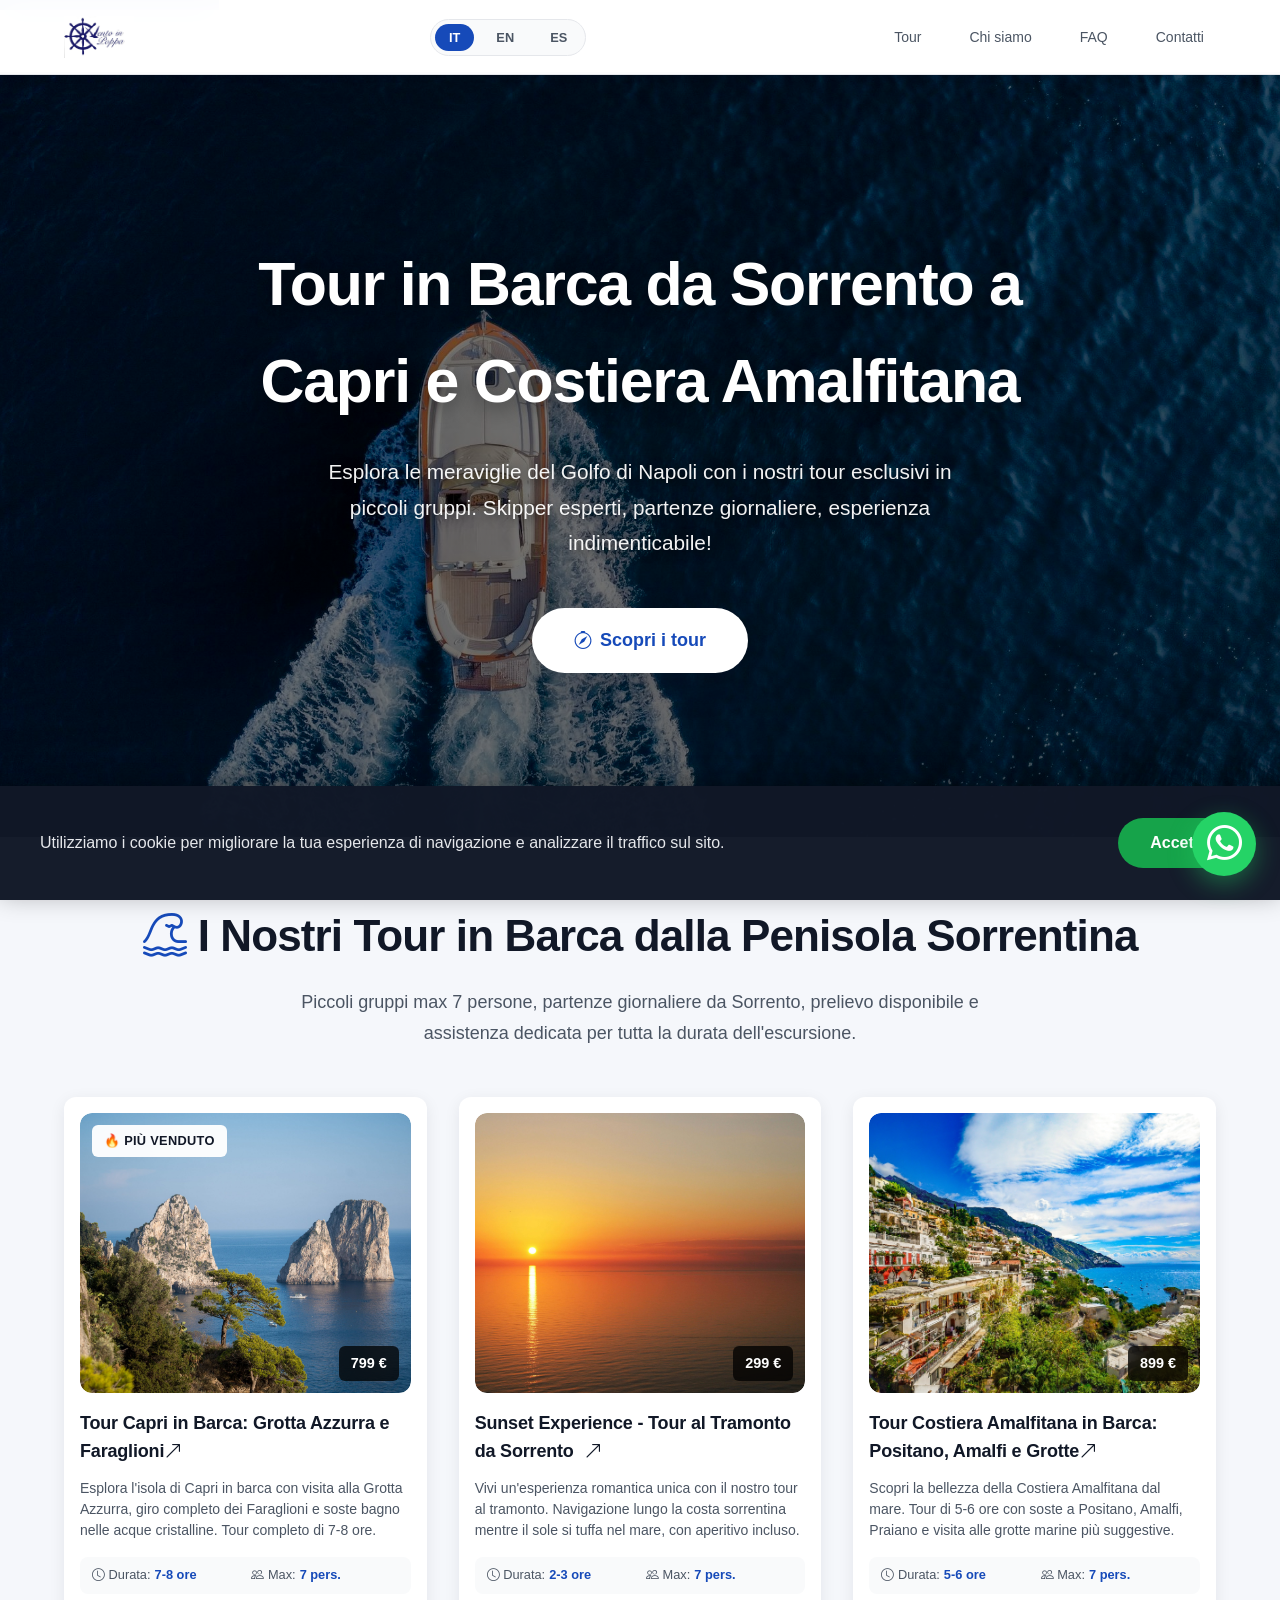
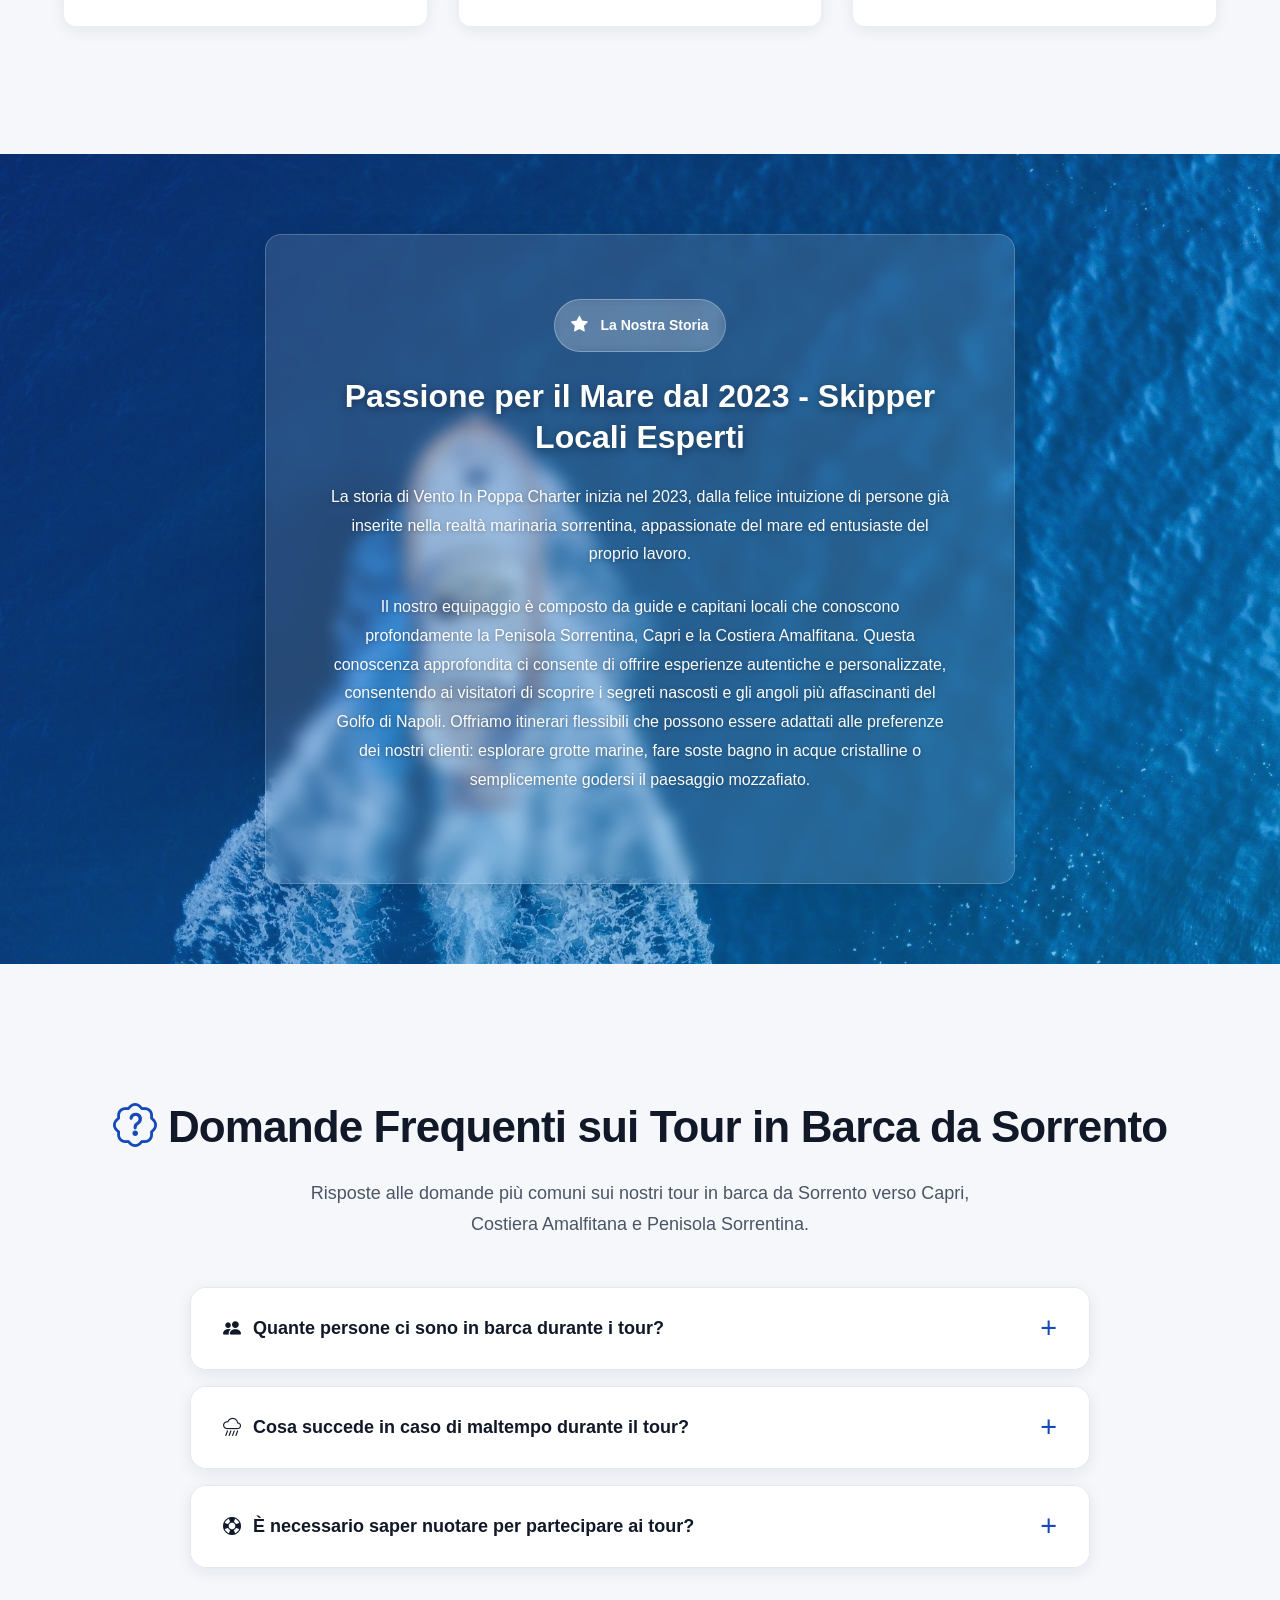
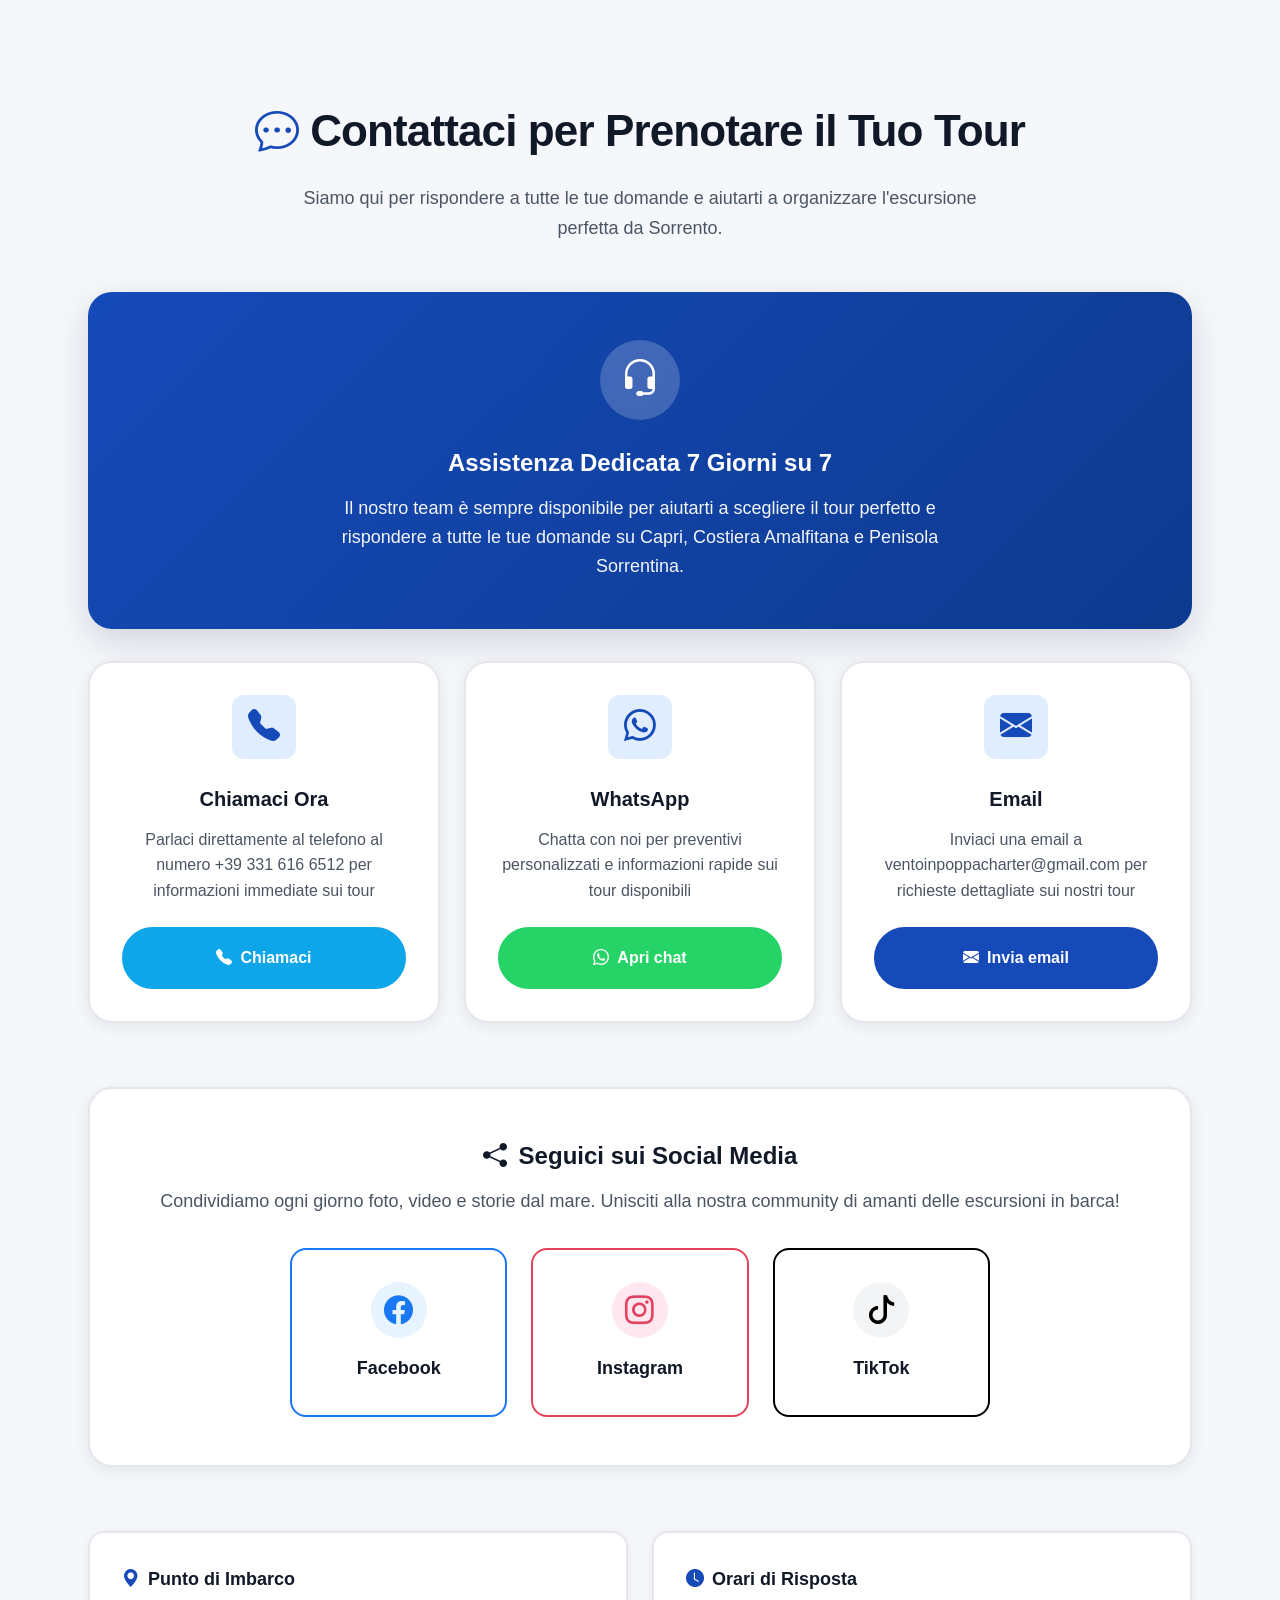
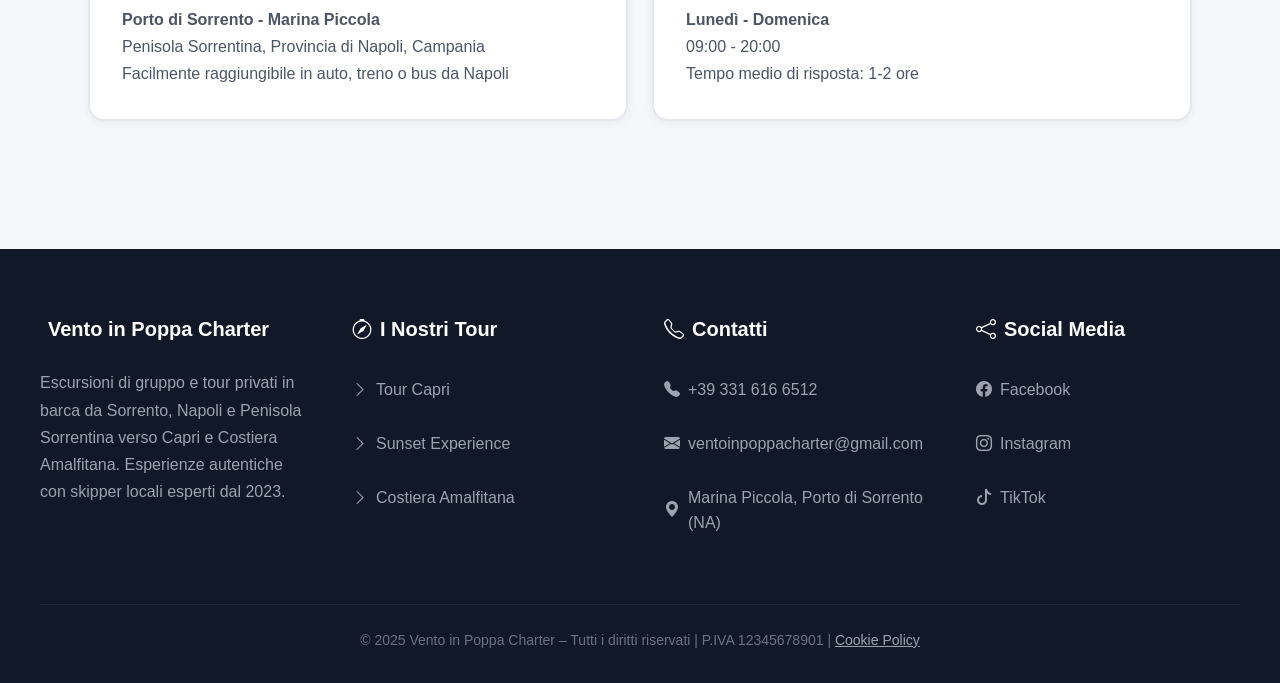
==== commit 9716a344: "Add files via upload" ====
--- a/index.html
+++ b/index.html
@@ -1,14 +1,34 @@
 <!DOCTYPE html>
 <html lang="it">
 <head>
+
+  <script>
+
+  if (window.location.hash) {
+
+    if ('scrollRestoration' in history) {
+      history.scrollRestoration = 'manual';
+    }
+    
+
+    window.addEventListener('DOMContentLoaded', function() {
+      window.scrollTo(0, 0);
+    });
+  }
+</script>
   <meta charset="UTF-8" />
   <meta name="viewport" content="width=device-width, initial-scale=1.0" />
 
   <!-- SEO Meta Tags OTTIMIZZATI -->
-  <title>Tour Barca Sorrento Capri | Escursioni Costiera Amalfitana</title>
-  <meta name="description" content="Escursioni in barca da Sorrento a Capri e Costiera Amalfitana. Piccoli gruppi max 7 persone, skipper locali esperti. Prenota il tuo tour ⛵ Dal 2023." />
+  <title>Tour in Barca da Sorrento | Escursioni Capri e Costiera Amalfitana | Vento in Poppa Charter</title>
+  <meta name="description" content="Tour in barca da Sorrento verso Capri, Costiera Amalfitana e Penisola Sorrentina. Escursioni private e di gruppo, max 7 persone, skipper locali esperti. Grotta Azzurra, Faraglioni, Positano, Amalfi. Prenota ora!" />
+  <meta name="keywords" content="tour barca Sorrento, escursioni barca Capri, tour Costiera Amalfitana, gita barca Penisola Sorrentina, noleggio barca Sorrento, tour Grotta Azzurra, escursione Faraglioni, tour barca Positano, gita mare Amalfi, boat tour Sorrento, Capri boat trip, Amalfi Coast boat tour" />
   <meta name="author" content="Vento in Poppa Charter" />
   <meta name="robots" content="index, follow" />
+  <meta name="geo.region" content="IT-NA" />
+  <meta name="geo.placename" content="Sorrento" />
+  <meta name="geo.position" content="40.6262;14.3757" />
+  <meta name="ICBM" content="40.6262, 14.3757" />
   <link rel="canonical" href="https://www.ventoinpoppacharter.com/" />
 
   <!-- Hreflang per Multilingua -->
@@ -20,8 +40,10 @@
   <!-- Open Graph / Facebook -->
   <meta property="og:type" content="website" />
   <meta property="og:url" content="https://www.ventoinpoppacharter.com/" />
-  <meta property="og:title" content="Tour Barca Sorrento Capri | Escursioni Costiera Amalfitana" />
-  <meta property="og:description" content="Escursioni in barca da Sorrento a Capri e Costiera Amalfitana. Piccoli gruppi, skipper esperti. Prenota ora!" />
+  <meta property="og:title" content="Tour in Barca da Sorrento | Escursioni Capri e Costiera Amalfitana" />
+  <meta property="og:description" content="Escursioni in barca da Sorrento verso Capri, Positano, Amalfi e Penisola Sorrentina. Piccoli gruppi max 7 persone, skipper locali esperti. Prenota ora!" />
+  <meta property="og:locale" content="it_IT" />
+  <meta property="og:site_name" content="Vento in Poppa Charter" />
   <meta property="og:image" content="https://www.ventoinpoppacharter.com/immagini/vento_in_poppa_boat.jpg" />
   <meta property="og:image:width" content="1200" />
   <meta property="og:image:height" content="630" />
@@ -29,14 +51,17 @@
   <!-- Twitter Cards -->
   <meta property="twitter:card" content="summary_large_image" />
   <meta property="twitter:url" content="https://www.ventoinpoppacharter.com/" />
-  <meta property="twitter:title" content="Tour Barca Sorrento Capri | Vento in Poppa Charter" />
-  <meta property="twitter:description" content="Escursioni in barca da Sorrento a Capri e Costiera Amalfitana con piccoli gruppi." />
+  <meta property="twitter:title" content="Tour in Barca da Sorrento | Capri e Costiera Amalfitana" />
+  <meta property="twitter:description" content="Escursioni in barca da Sorrento verso Capri, Positano, Amalfi e Penisola Sorrentina. Piccoli gruppi, skipper locali esperti." />
   <meta property="twitter:image" content="https://www.ventoinpoppacharter.com/immagini/vento_in_poppa_boat.jpg" />
 
   <!-- Favicon -->
   <link rel="icon" type="image/x-icon" href="/favicon.ico" />
   <link rel="apple-touch-icon" sizes="180x180" href="/apple-touch-icon.png" />
 
+  <!-- Sitemap -->
+  <link rel="sitemap" type="application/xml" href="/sitemap.xml" />
+
   <!-- Preconnect per Performance -->
   <link rel="preconnect" href="https://cdn.jsdelivr.net" crossorigin />
   <link rel="dns-prefetch" href="https://cdn.jsdelivr.net" />
@@ -44,6 +69,19 @@
   <!-- Preload Risorse Critiche -->
   <link rel="preload" href="css/index.css" as="style" />
   <link rel="preload" href="javascript/index.js" as="script" />
+
+
+
+<script>
+  // Blocca lo scroll automatico del browser PRIMA che avvenga
+  if (window.location.hash && 'scrollRestoration' in history) {
+    history.scrollRestoration = 'manual';
+  }
+  if (window.location.hash) {
+    // Forza la pagina in cima quando si carica
+    setTimeout(function() { window.scrollTo(0, 0); }, 0);
+  }
+</script>
 
   <!-- Bootstrap Icons CDN -->
   <link rel="stylesheet" href="https://cdn.jsdelivr.net/npm/bootstrap-icons@1.11.3/font/bootstrap-icons.min.css" />
@@ -58,10 +96,10 @@
         "@id": "https://www.ventoinpoppacharter.com/#organization",
         "name": "Vento in Poppa Charter",
         "alternateName": "Vento in Poppa",
-        "description": "Escursioni in barca di lusso da Sorrento verso Capri e Costiera Amalfitana. Tour privati e di gruppo con skipper esperti locali.",
+        "description": "Tour ed escursioni in barca da Sorrento verso Capri, Costiera Amalfitana e Penisola Sorrentina. Tour privati e di gruppo con skipper locali esperti. Grotta Azzurra, Faraglioni, Positano, Amalfi, Praiano.",
         "url": "https://www.ventoinpoppacharter.com",
         "telephone": "+39-331-616-6512",
-        "email": "info@ventoinpoppa.com",
+        "email": "ventoinpoppacharter@gmail.com",
         "priceRange": "€€-€€€",
         "image": [
           "https://www.ventoinpoppacharter.com/immagini/vento_in_poppa_boat.jpg",
@@ -120,6 +158,14 @@
           {
             "@type": "City",
             "name": "Napoli"
+          },
+          {
+            "@type": "Place",
+            "name": "Penisola Sorrentina"
+          },
+          {
+            "@type": "Place",
+            "name": "Golfo di Napoli"
           }
         ],
         "aggregateRating": {
@@ -148,8 +194,8 @@
           "price": "799",
           "priceCurrency": "EUR",
           "availability": "https://schema.org/InStock",
-          "validFrom": "2025-04-01",
-          "priceValidUntil": "2025-10-31",
+          "validFrom": "2026-04-01",
+          "priceValidUntil": "2026-10-31",
           "url": "https://www.ventoinpoppacharter.com/tour_capri"
         }
       },
@@ -194,7 +240,7 @@
           "price": "899",
           "priceCurrency": "EUR",
           "availability": "https://schema.org/InStock",
-          "url": "https://www.ventoinpoppacharter.com/tour-costiera-amalfitana.html"
+          "url": "https://www.ventoinpoppacharter.com/tour_amalfi"
         }
       },
       {
@@ -357,11 +403,11 @@
             </p>
             <div class="tour-info">
               <div class="tour-info-item">
-                <span class="tour-info-label" id="durationLabel">⏱ Durata:</span>
+                <span class="tour-info-label" id="durationLabel"><i class="bi bi-clock"></i> Durata:</span>
                 <span class="tour-info-value">7-8 ore</span>
               </div>
               <div class="tour-info-item">
-                <span class="tour-info-label" id="maxLabel">👥 Max:</span>
+                <span class="tour-info-label" id="maxLabel"><i class="bi bi-people"></i> Max:</span>
                 <span class="tour-info-value">7 pers.</span>
               </div>
             </div>
@@ -395,11 +441,11 @@
             </p>
             <div class="tour-info">
               <div class="tour-info-item">
-                <span class="tour-info-label">⏱ Durata:</span>
+                <span class="tour-info-label"><i class="bi bi-clock"></i> Durata:</span>
                 <span class="tour-info-value">2-3 ore</span>
               </div>
               <div class="tour-info-item">
-                <span class="tour-info-label">👥 Max:</span>
+                <span class="tour-info-label"><i class="bi bi-people"></i> Max:</span>
                 <span class="tour-info-value">7 pers.</span>
               </div>
             </div>
@@ -433,11 +479,11 @@
             </p>
             <div class="tour-info">
               <div class="tour-info-item">
-                <span class="tour-info-label">⏱ Durata:</span>
+                <span class="tour-info-label"><i class="bi bi-clock"></i> Durata:</span>
                 <span class="tour-info-value">5-6 ore</span>
               </div>
               <div class="tour-info-item">
-                <span class="tour-info-label">👥 Max:</span>
+                <span class="tour-info-label"><i class="bi bi-people"></i> Max:</span>
                 <span class="tour-info-value">7 pers.</span>
               </div>
             </div>
@@ -584,8 +630,8 @@
               <i class="bi bi-envelope-fill"></i>
             </div>
             <h4 id="emailLabel">Email</h4>
-            <p id="emailText">Inviaci una email a info@ventoinpoppa.com per richieste dettagliate sui nostri tour</p>
-            <a href="mailto:info@ventoinpoppa.com" class="contact-card-btn btn-email" id="emailBtn" aria-label="Inviaci una email">
+            <p id="emailText">Inviaci una email a ventoinpoppacharter@gmail.com per richieste dettagliate sui nostri tour</p>
+            <a href="mailto:ventoinpoppacharter@gmail.com" class="contact-card-btn btn-email" id="emailBtn" aria-label="Inviaci una email">
               <i class="bi bi-envelope-fill"></i>
               Invia email
             </a>
@@ -670,14 +716,14 @@
           <i class="bi bi-compass"></i>
           I Nostri Tour
         </h3>
-        <a href="tour-capri.html" class="footer-link" id="footerCapri">
-          <i class="bi bi-chevron-right"></i> Tour Capri
+        <a href="/tour_capri/" class="footer-link" id="footerCapri">
+          <i class="bi bi-chevron-right"></i> Tour Capri in Barca
         </a>
-        <a href="tour-sunset.html" class="footer-link" id="footerSunset">
-          <i class="bi bi-chevron-right"></i> Sunset Experience
+        <a href="/tour_sunset/" class="footer-link" id="footerSunset">
+          <i class="bi bi-chevron-right"></i> Sunset Experience Sorrento
         </a>
-        <a href="tour-costiera-amalfitana.html" class="footer-link" id="footerAmalfi">
-          <i class="bi bi-chevron-right"></i> Costiera Amalfitana
+        <a href="/tour_amalfi/" class="footer-link" id="footerAmalfi">
+          <i class="bi bi-chevron-right"></i> Tour Costiera Amalfitana
         </a>
       </div>
 
@@ -689,8 +735,8 @@
         <a href="tel:+393316166512" class="footer-link" id="footerPhone">
           <i class="bi bi-telephone-fill"></i> +39 331 616 6512
         </a>
-        <a href="/cdn-cgi/l/email-protection#6a03040c052a1c0f041e0503041a051a1a0b44090507" class="footer-link" id="footerEmail">
-          <i class="bi bi-envelope-fill"></i> <span class="__cf_email__" data-cfemail="056c6b636a4573606b716a6c6b756a7575642b666a68">[email&#160;protected]</span>
+        <a href="mailto:ventoinpoppacharter@gmail.com" class="footer-link" id="footerEmail">
+          <i class="bi bi-envelope-fill"></i> ventoinpoppacharter@gmail.com
         </a>
         <div class="footer-link" id="footerAddress">
           <i class="bi bi-geo-alt-fill"></i> Marina Piccola, Porto di Sorrento (NA)
@@ -715,7 +761,7 @@
     </div>
 
     <div class="footer-bottom">
-      <span id="copyright">© 2023 Vento in Poppa Charter – Tutti i diritti riservati | P.IVA  |</span>
+      <span id="copyright">© 2023-2026 Vento in Poppa Charter – Tutti i diritti riservati | P.IVA  |</span>
       <a href="cookie-policy.html" id="cookieLink">Cookie Policy</a>
     </div>
   </footer>
@@ -724,6 +770,85 @@
   <a href="https://wa.me/393316166512" class="whatsapp" target="_blank" rel="noopener noreferrer" aria-label="Contattaci su WhatsApp per prenotare un tour">
     <i class="bi bi-whatsapp"></i>
   </a>
+
+<script>
+(function() {
+  'use strict';
+  
+
+  
+  // Disabilita il comportamento predefinito del browser
+  if (window.location.hash && 'scrollRestoration' in history) {
+    history.scrollRestoration = 'manual';
+  }
+  
+  function scrollToTarget() {
+    const hash = window.location.hash;
+    
+    if (!hash) {
+      return false;
+    }
+
+    const target = document.querySelector(hash);
+    
+    if (!target) {
+ 
+      return false;
+    }
+    
+    
+    // Calcola la posizione con offset per l'header
+    const headerOffset = 80;
+    const elementPosition = target.getBoundingClientRect().top;
+    const offsetPosition = elementPosition + window.pageYOffset - headerOffset;
+    
+    // Scrolla alla posizione
+    window.scrollTo({
+      top: offsetPosition,
+      behavior: 'smooth'
+    });
+    
+    
+    return true;
+  }
+  
+  // Forza scroll in cima prima di tutto
+  if (window.location.hash) {
+    window.scrollTo(0, 0);
+  }
+  
+  // Funzione con retry
+  let attempts = 0;
+  const maxAttempts = 20;
+  
+  function tryScroll() {
+    attempts++;
+
+    
+    if (scrollToTarget()) {
+      return;
+    }
+    
+    if (attempts < maxAttempts) {
+      setTimeout(tryScroll, 250);
+    } 
+  }
+  
+  // Inizia i tentativi
+  if (window.location.hash) {
+    setTimeout(tryScroll, 100);
+  }
+  
+  // Gestisci i cambiamenti di hash
+  window.addEventListener('hashchange', function() {
+    attempts = 0;
+    if (window.location.hash) {
+      tryScroll();
+    }
+  });
+  
+})();
+</script>
 
   <!-- Script Files -->
   <script src="javascript/index.js" defer></script>
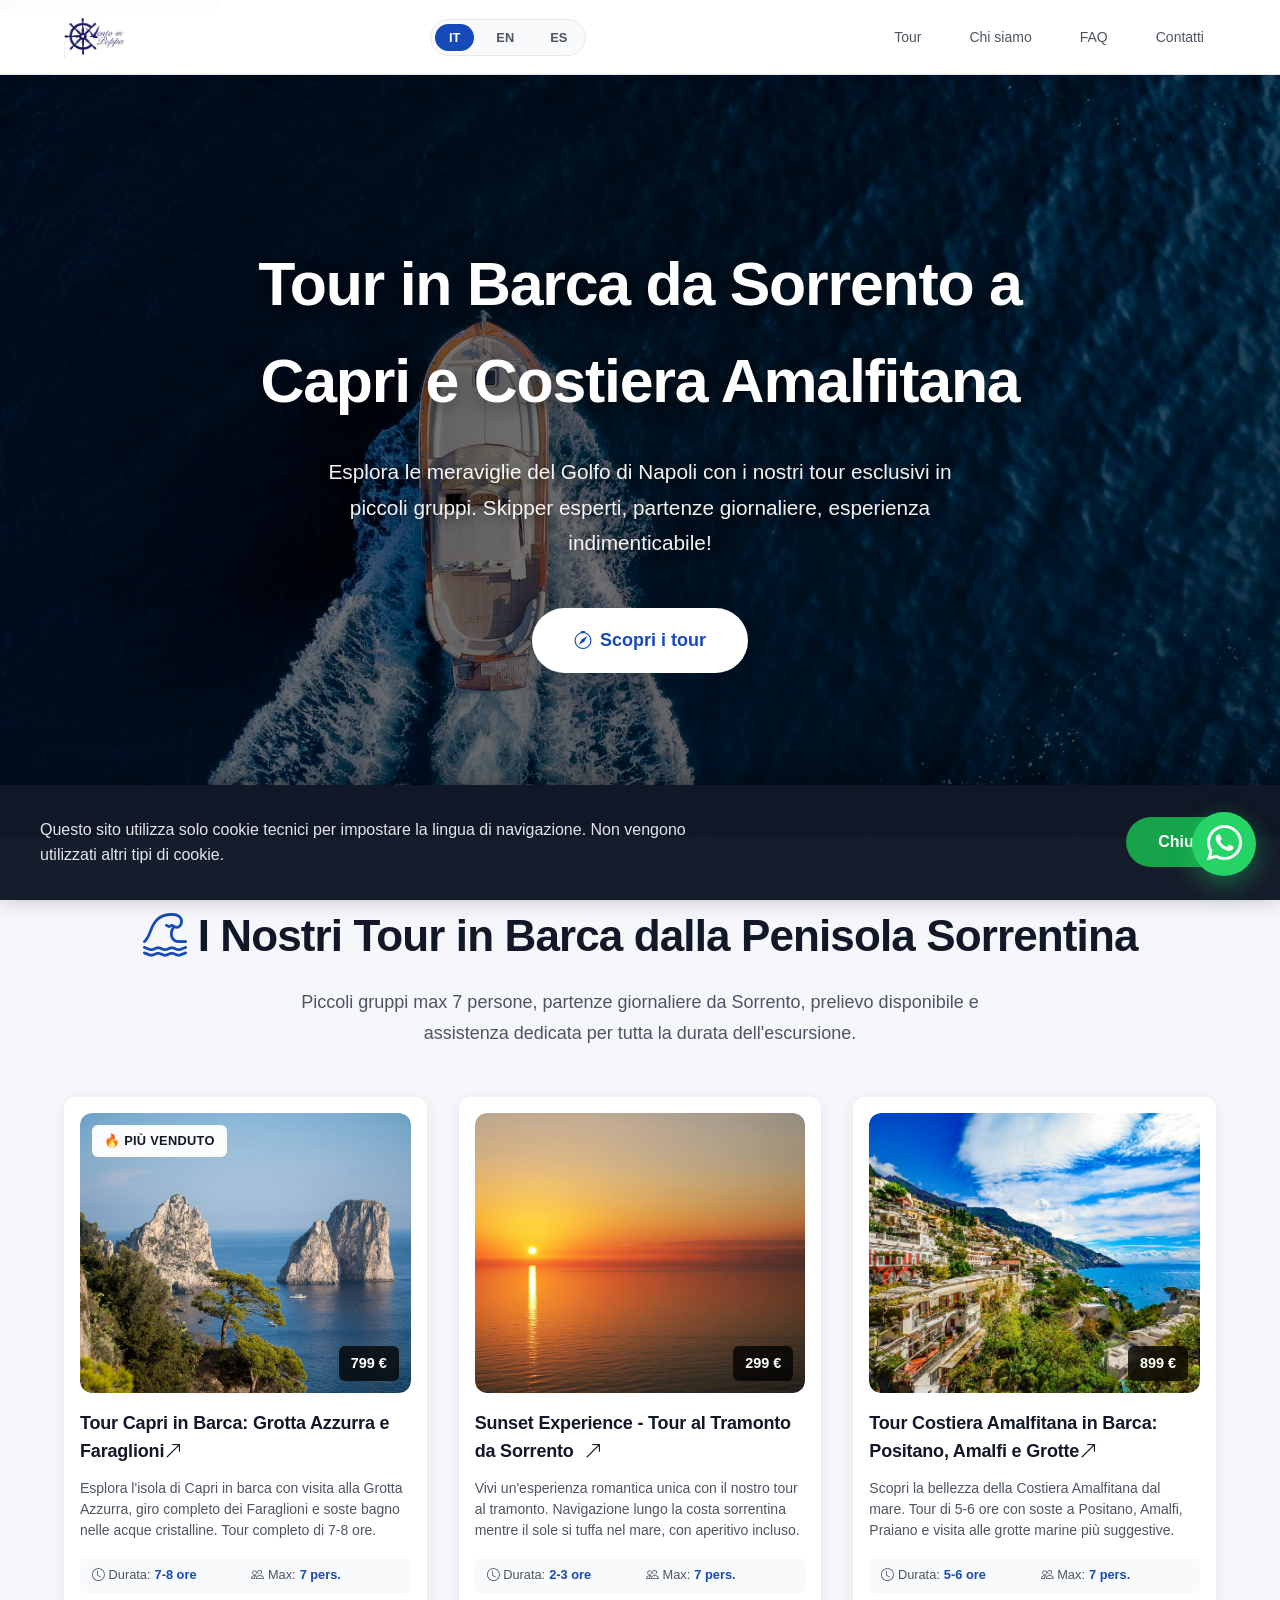
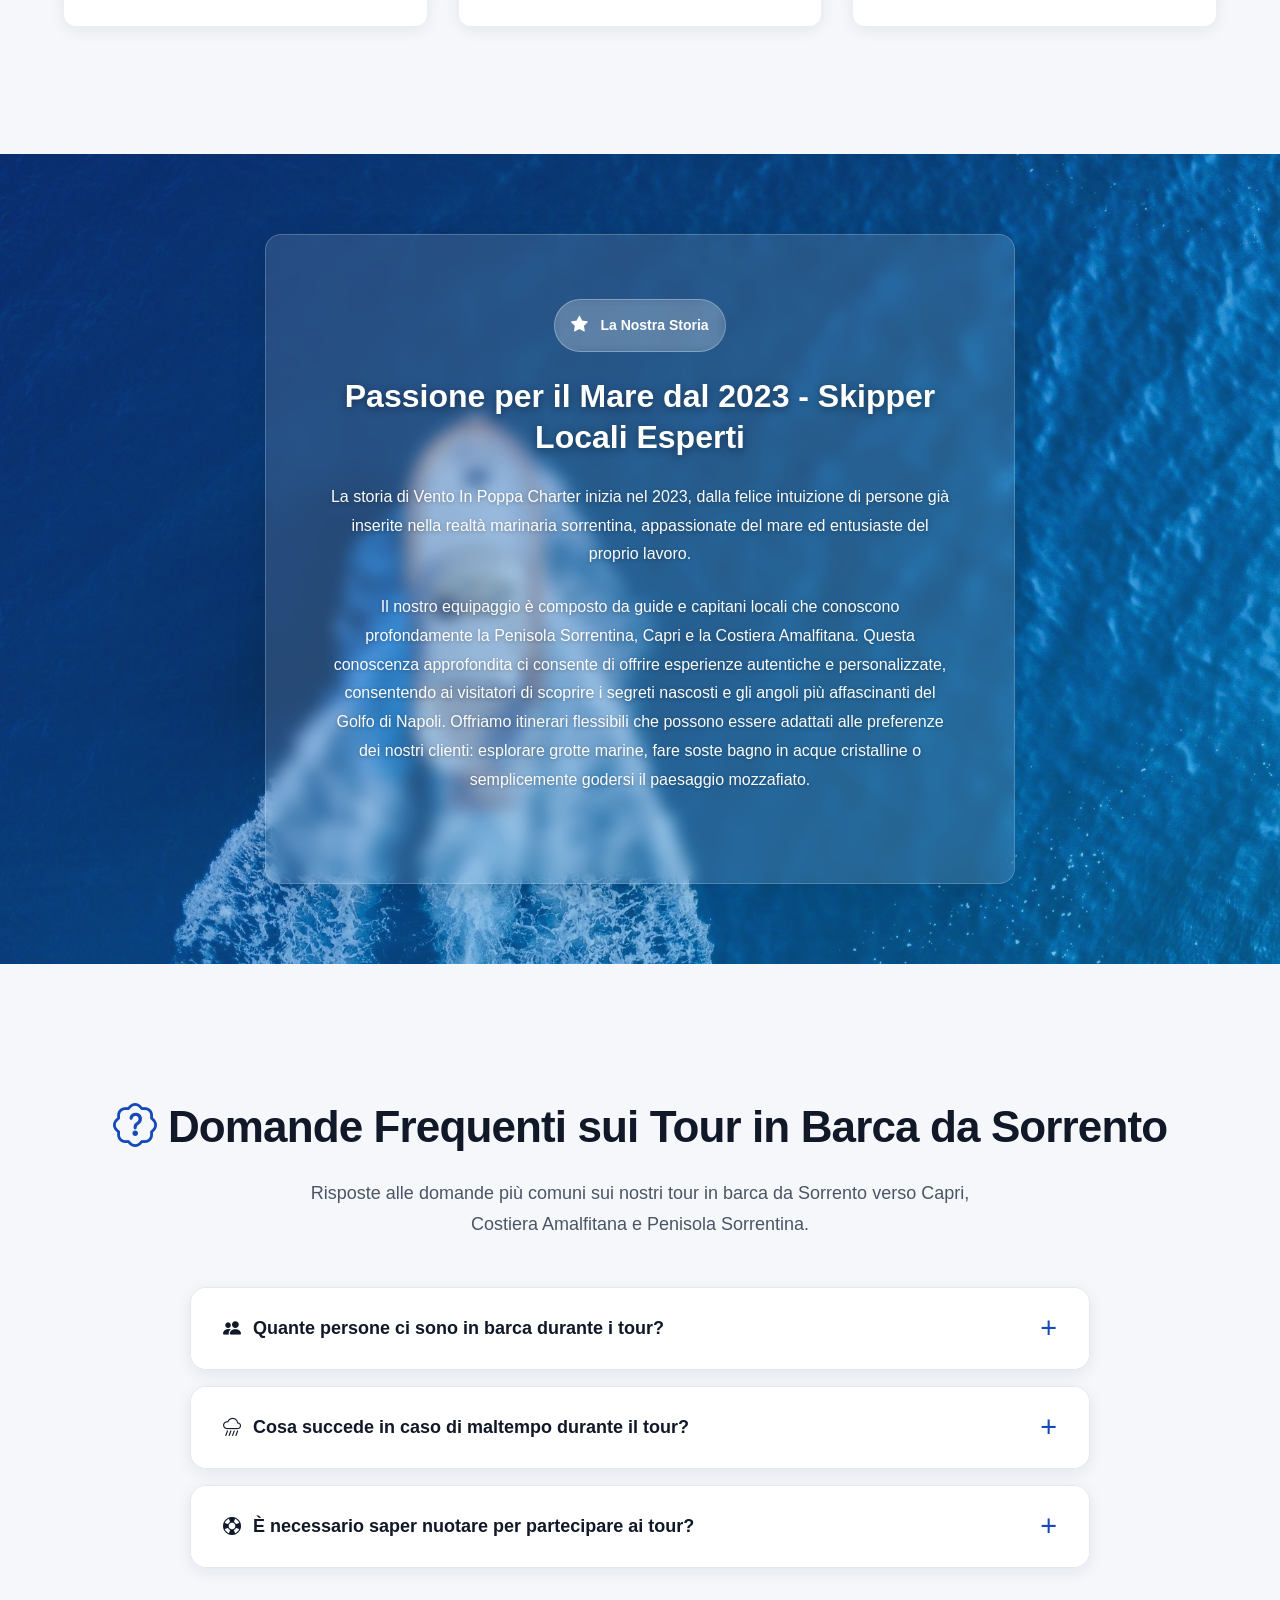
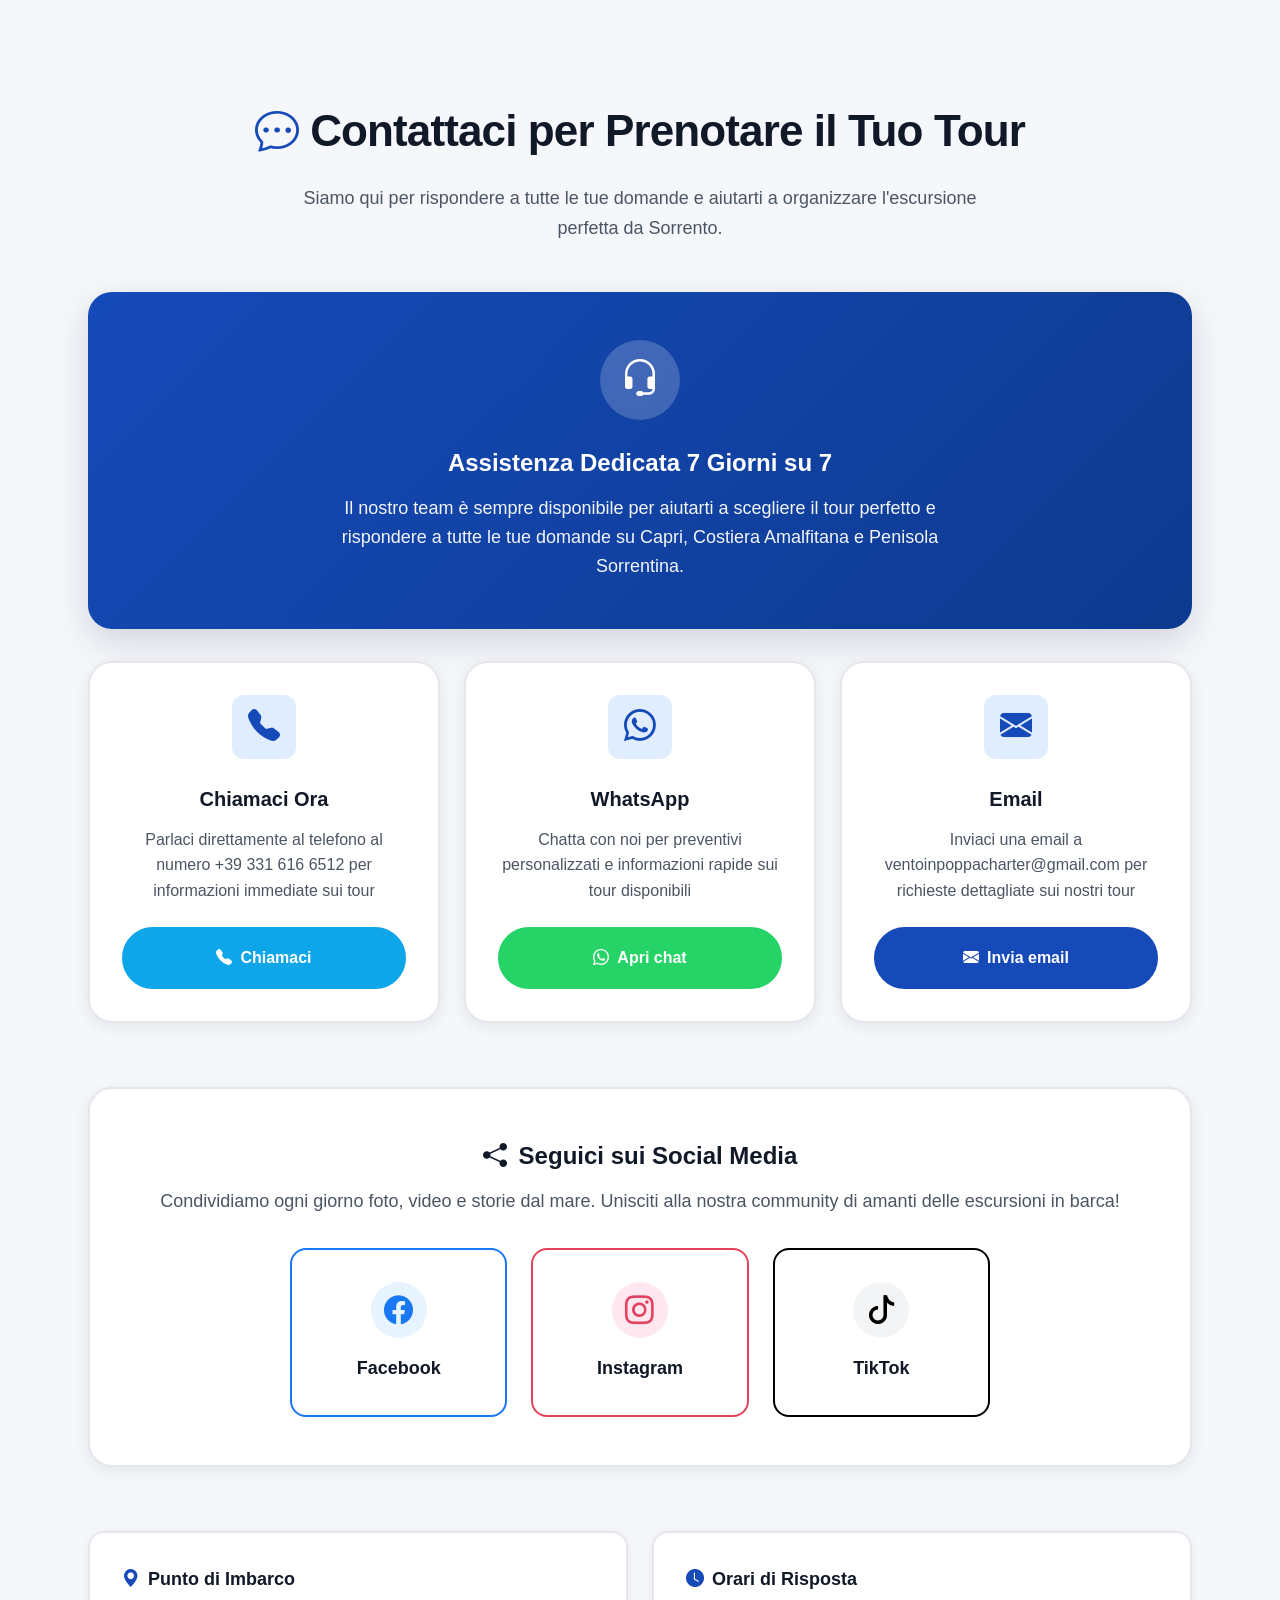
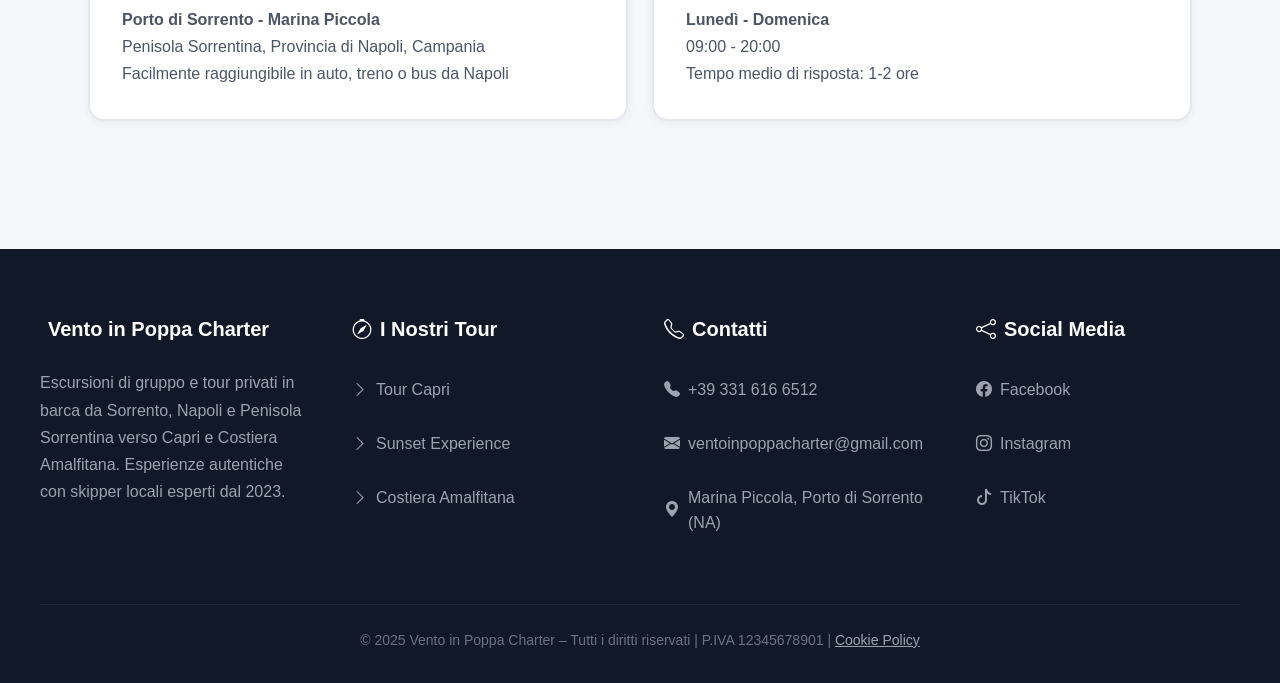
==== commit 2966a5ae: "Add files via upload" ====
--- a/index.html
+++ b/index.html
@@ -303,7 +303,7 @@
   <div class="cookie-banner" id="cookieBanner" role="dialog" aria-label="Consenso cookie">
     <div class="cookie-inner">
       <p class="cookie-text" id="cookieText">
-       Il sito non utilizza nessun cookie.
+        Questo sito utilizza solo cookie tecnici per impostare la lingua di navigazione. Non vengono utilizzati altri tipi di cookie.
       </p>
       <div class="cookie-actions">
         <button class="cookie-btn cookie-accept" onclick="handleCookie(false)" id="acceptBtn">Chiudi</button>
--- a/css/index.css
+++ b/css/index.css
@@ -1138,7 +1138,8 @@
 }
 
 @media (max-width: 768px) {
-  .nav-wrapper { flex-wrap: wrap; }
+  .nav-wrapper { flex-wrap: nowrap; }
+  .logo { flex-shrink: 1; min-width: 0; max-width: 140px; }
   nav ul { display: none; }
   .hamburger { display: flex; }
   .section { padding: var(--spacing-2xl) var(--spacing-lg); }
--- a/css/index.css
+++ b/css/index.css
@@ -1138,7 +1138,8 @@
 }
 
 @media (max-width: 768px) {
-  .nav-wrapper { flex-wrap: wrap; }
+  .nav-wrapper { flex-wrap: nowrap; }
+  .logo { flex-shrink: 1; min-width: 0; max-width: 140px; }
   nav ul { display: none; }
   .hamburger { display: flex; }
   .section { padding: var(--spacing-2xl) var(--spacing-lg); }
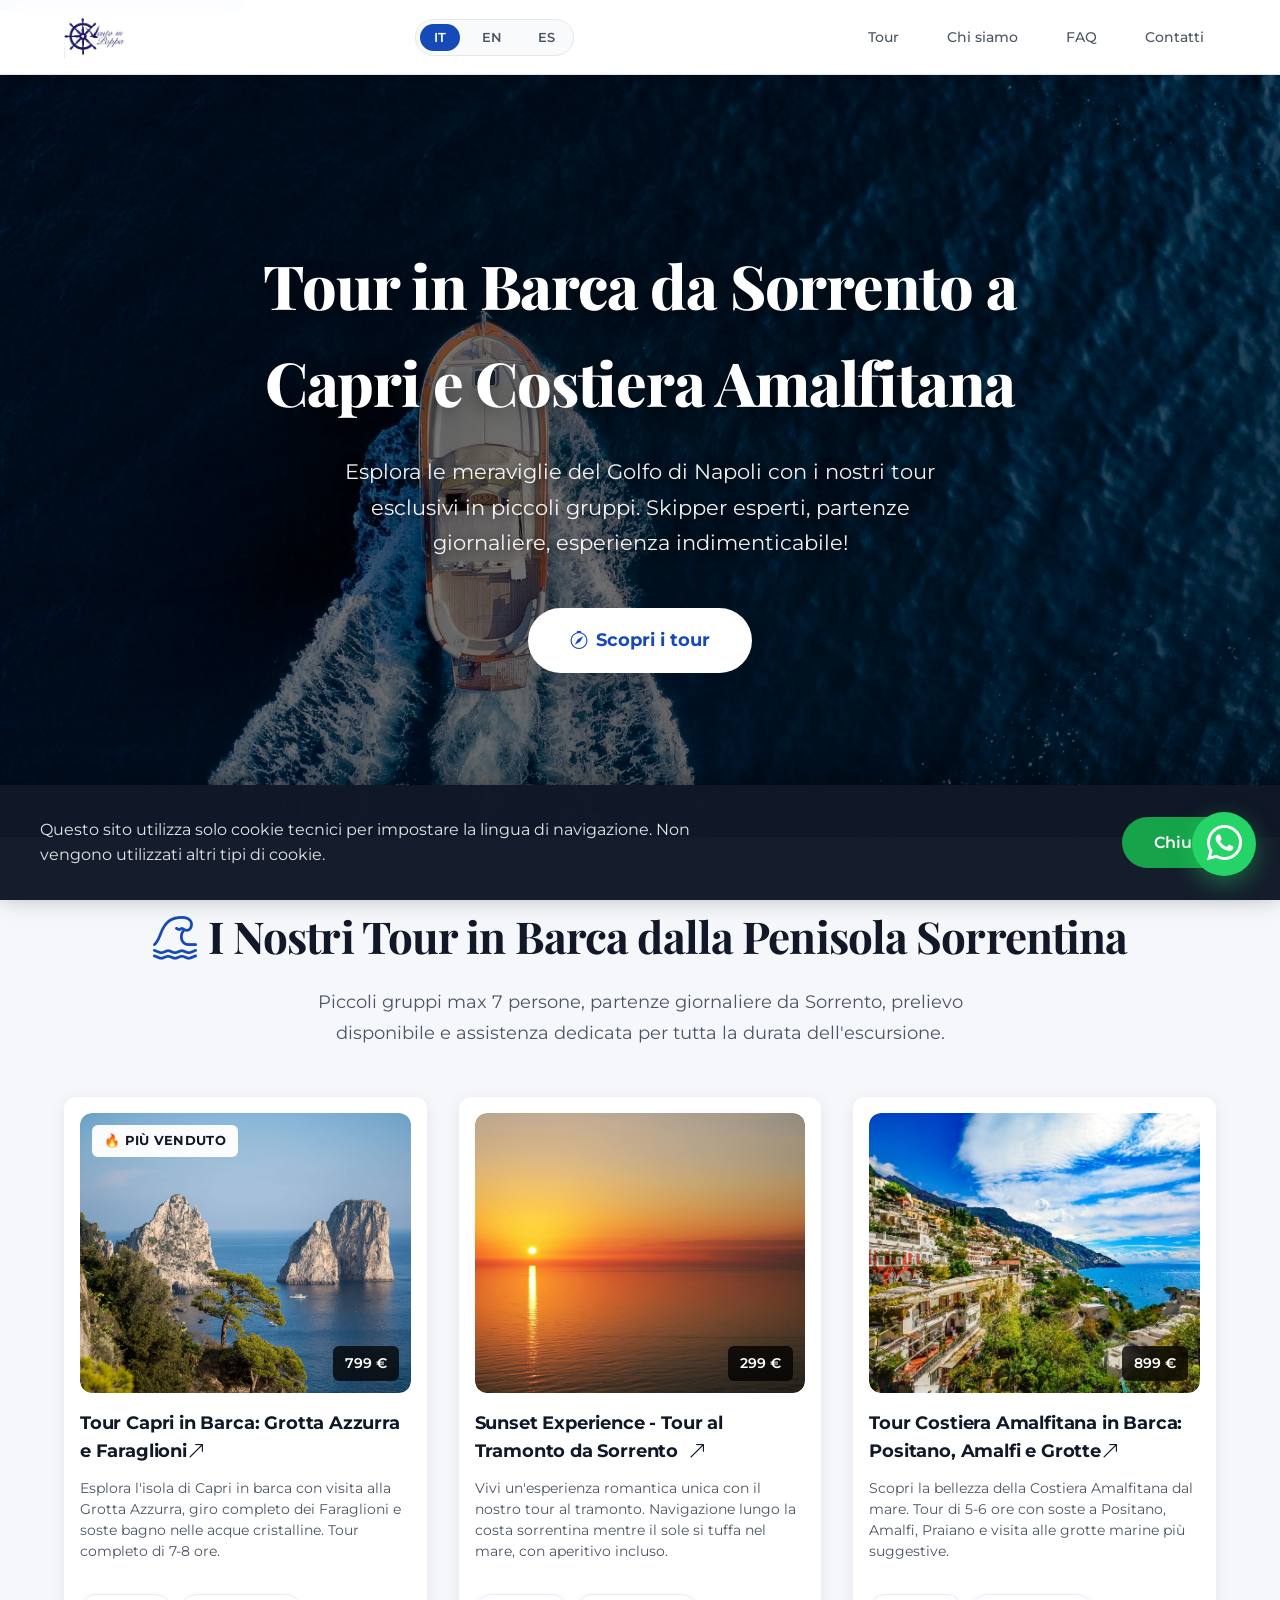
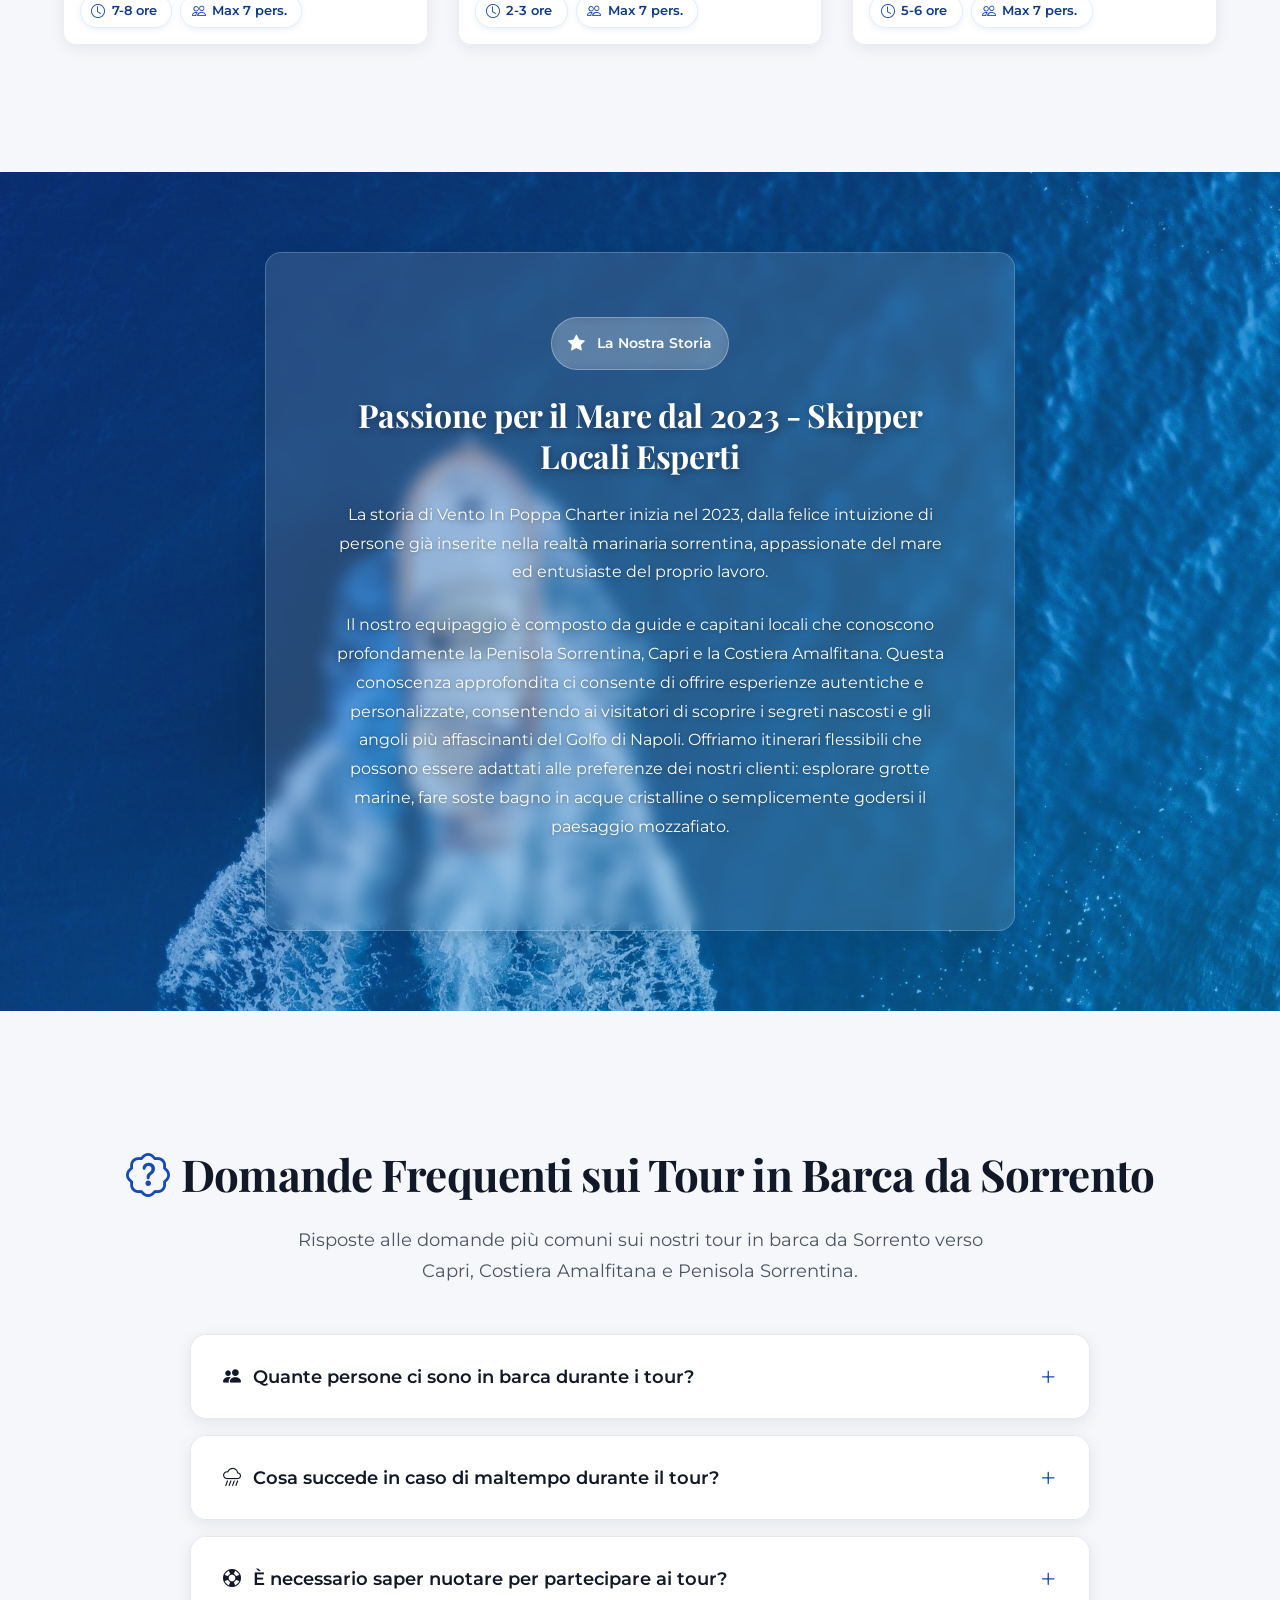
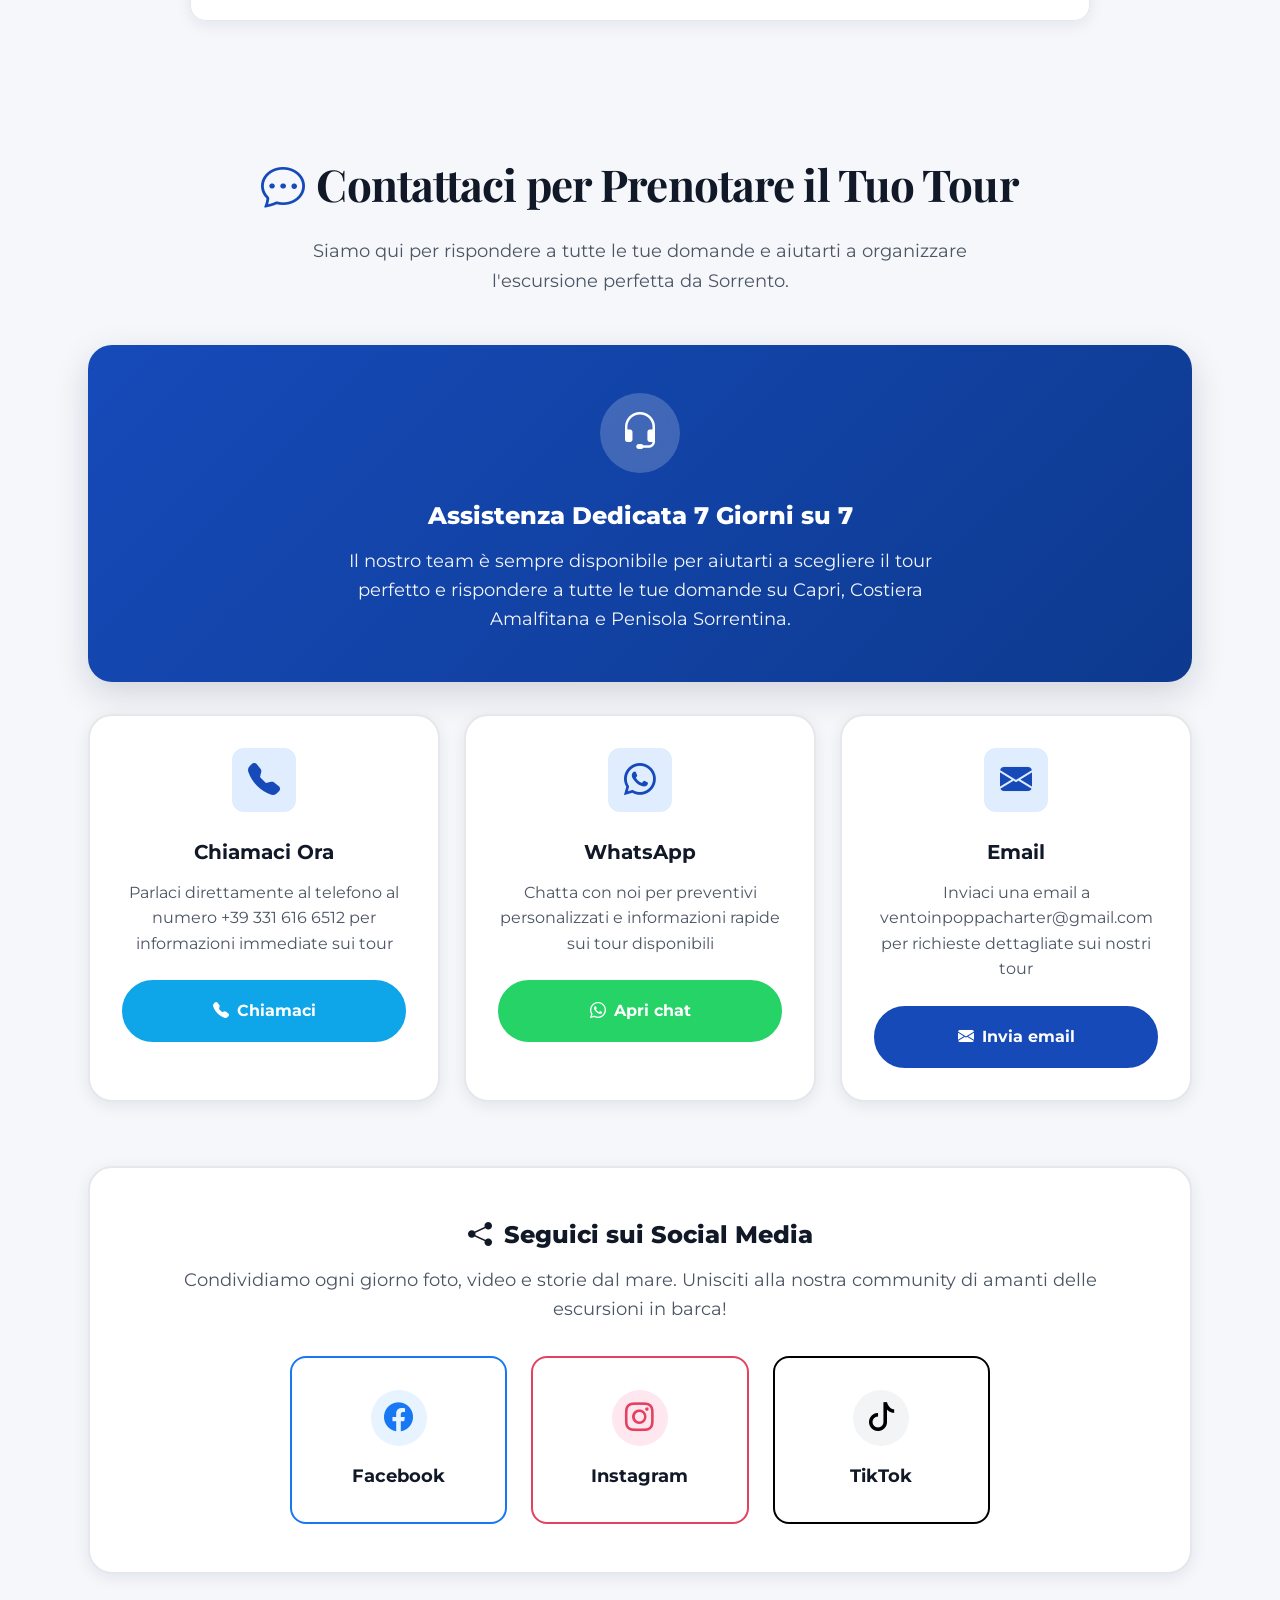
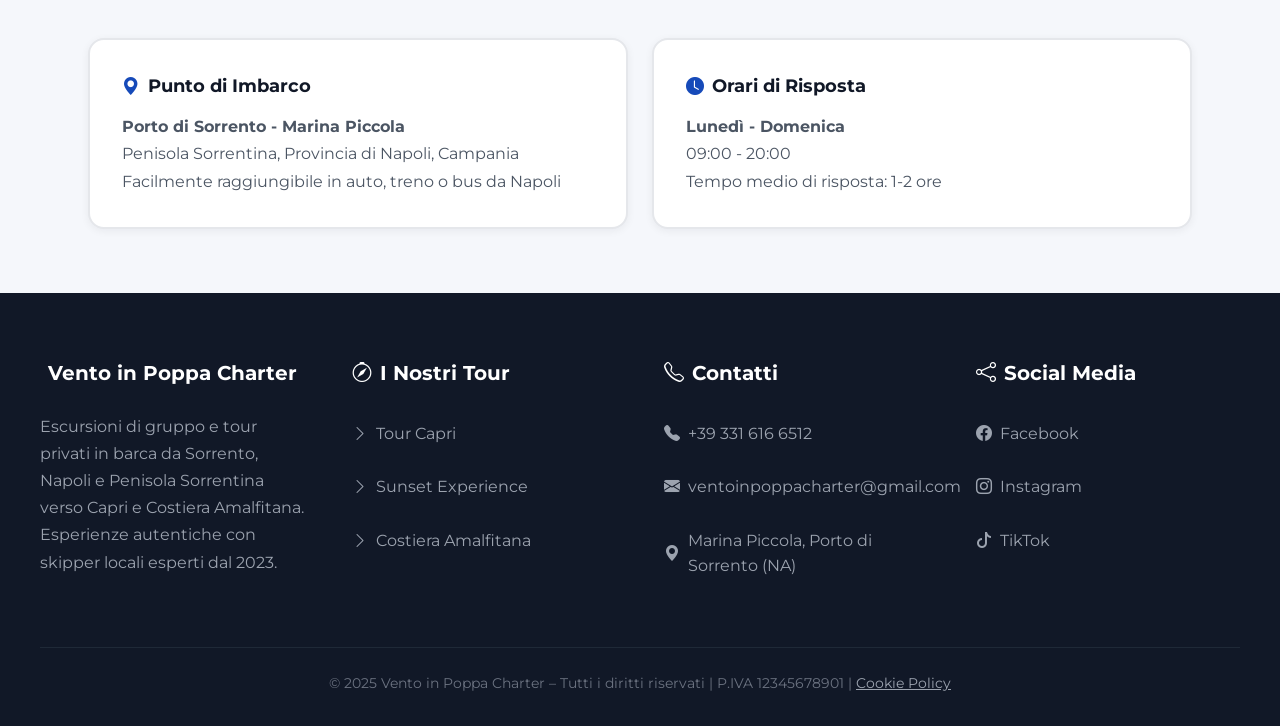
==== commit 41fc3270: "Add files via upload" ====
--- a/index.html
+++ b/index.html
@@ -20,8 +20,8 @@
   <meta name="viewport" content="width=device-width, initial-scale=1.0" />
 
   <!-- SEO Meta Tags OTTIMIZZATI -->
-  <title>Tour in Barca da Sorrento | Escursioni Capri e Costiera Amalfitana | Vento in Poppa Charter</title>
-  <meta name="description" content="Tour in barca da Sorrento verso Capri, Costiera Amalfitana e Penisola Sorrentina. Escursioni private e di gruppo, max 7 persone, skipper locali esperti. Grotta Azzurra, Faraglioni, Positano, Amalfi. Prenota ora!" />
+  <title>Escursioni in Barca Sorrento | Tour Privati Capri, Positano, Amalfi | Vento in Poppa Charter</title>
+  <meta name="description" content="Escursioni in barca Sorrento e Penisola Sorrentina: tour privati a Capri, Positano, Amalfi con skipper. Prezzi da €299. Max 7 persone. Prenota ora!" />
   <meta name="keywords" content="tour barca Sorrento, escursioni barca Capri, tour Costiera Amalfitana, gita barca Penisola Sorrentina, noleggio barca Sorrento, tour Grotta Azzurra, escursione Faraglioni, tour barca Positano, gita mare Amalfi, boat tour Sorrento, Capri boat trip, Amalfi Coast boat tour" />
   <meta name="author" content="Vento in Poppa Charter" />
   <meta name="robots" content="index, follow" />
@@ -59,6 +59,17 @@
   <link rel="icon" type="image/x-icon" href="/favicon.ico" />
   <link rel="apple-touch-icon" sizes="180x180" href="/apple-touch-icon.png" />
 
+  <!-- PWA Manifest e Theme Color -->
+  <link rel="manifest" href="/site.webmanifest" />
+  <meta name="theme-color" content="#164ab9" />
+  <meta name="msapplication-TileColor" content="#164ab9" />
+  <meta name="apple-mobile-web-app-capable" content="yes" />
+  <meta name="mobile-web-app-capable" content="yes" />
+  <meta name="apple-mobile-web-app-status-bar-style" content="default" />
+  <meta name="apple-mobile-web-app-title" content="Vento in Poppa" />
+  <meta name="application-name" content="Vento in Poppa" />
+  <meta name="format-detection" content="telephone=no" />
+
   <!-- Sitemap -->
   <link rel="sitemap" type="application/xml" href="/sitemap.xml" />
 
@@ -66,9 +77,10 @@
   <link rel="preconnect" href="https://cdn.jsdelivr.net" crossorigin />
   <link rel="dns-prefetch" href="https://cdn.jsdelivr.net" />
 
-  <!-- Preload Risorse Critiche -->
+  <!-- Preload Risorse Critiche (LCP optimization) -->
   <link rel="preload" href="css/index.css" as="style" />
   <link rel="preload" href="javascript/index.js" as="script" />
+  <link rel="preload" as="image" href="immagini/vento_in_poppa_boat.jpg" fetchpriority="high" />
 
 
 
@@ -85,6 +97,11 @@
 
   <!-- Bootstrap Icons CDN -->
   <link rel="stylesheet" href="https://cdn.jsdelivr.net/npm/bootstrap-icons@1.11.3/font/bootstrap-icons.min.css" />
+
+  <!-- Google Fonts (consistente con le tour pages) -->
+  <link rel="preconnect" href="https://fonts.googleapis.com" />
+  <link rel="preconnect" href="https://fonts.gstatic.com" crossorigin />
+  <link href="https://fonts.googleapis.com/css2?family=Montserrat:wght@300;400;500;600;700;800&family=Playfair+Display:ital,wght@0,400;0,600;0,700;0,800;1,400&display=swap" rel="stylesheet" />
 
   <!-- Structured Data / Schema.org OTTIMIZZATO -->
   <script type="application/ld+json">
@@ -139,42 +156,14 @@
           "https://www.tiktok.com/@ventoinpoppacharter"
         ],
         "areaServed": [
-          {
-            "@type": "City",
-            "name": "Sorrento"
-          },
-          {
-            "@type": "City",
-            "name": "Capri"
-          },
-          {
-            "@type": "City",
-            "name": "Positano"
-          },
-          {
-            "@type": "City",
-            "name": "Amalfi"
-          },
-          {
-            "@type": "City",
-            "name": "Napoli"
-          },
-          {
-            "@type": "Place",
-            "name": "Penisola Sorrentina"
-          },
-          {
-            "@type": "Place",
-            "name": "Golfo di Napoli"
-          }
-        ],
-        "aggregateRating": {
-          "@type": "AggregateRating",
-          "ratingValue": "4.9",
-          "reviewCount": "127",
-          "bestRating": "5",
-          "worstRating": "1"
-        }
+          {"@type": "City", "name": "Sorrento"},
+          {"@type": "City", "name": "Positano"},
+          {"@type": "City", "name": "Amalfi"},
+          {"@type": "City", "name": "Capri"},
+          {"@type": "City", "name": "Praiano"},
+          {"@type": "City", "name": "Massa Lubrense"},
+          {"@type": "City", "name": "Vico Equense"}
+        ]
       },
       {
         "@type": "Service",
@@ -265,31 +254,58 @@
         "mainEntity": [
           {
             "@type": "Question",
-            "name": "Quante persone ci sono in barca durante i tour?",
+            "name": "Da dove partono i tour in barca?",
             "acceptedAnswer": {
               "@type": "Answer",
-              "text": "I tour condivisi sono pensati per piccoli gruppi con massimo 7 persone, così da garantire comfort a bordo ed un'esperienza più autentica rispetto alle escursioni di massa. Offriamo anche tour privati per chi desidera un'esperienza esclusiva."
+              "text": "I tour partono dai principali porti della Penisola Sorrentina: Sorrento, Massa Lubrense, Nerano, Castellammare di Stabia. Su richiesta anche da Positano e Amalfi."
             }
           },
           {
             "@type": "Question",
-            "name": "Cosa succede in caso di maltempo durante il tour?",
+            "name": "Quanto costa un tour in barca privato da Sorrento?",
             "acceptedAnswer": {
               "@type": "Answer",
-              "text": "La sicurezza dei nostri passeggeri è la nostra massima priorità. In caso di maltempo o condizioni marine avverse, potremmo dover cancellare o riprogrammare il tour. In tal caso, ti contatteremo per fornirti opzioni alternative o per il rimborso completo."
+              "text": "I prezzi partono da €299 per il Tour Tramonto (2-3 ore) fino a €899 per il Tour Costiera Amalfitana (5-6 ore). Il Tour Capri parte da €799. Tutti i prezzi sono per barca privata, fino a 7 persone."
             }
           },
           {
             "@type": "Question",
-            "name": "È necessario saper nuotare per partecipare ai tour in barca?",
+            "name": "I tour sono privati?",
             "acceptedAnswer": {
               "@type": "Answer",
-              "text": "Non è strettamente necessario saper nuotare, ma è consigliato per godersi le soste bagno. A bordo sono presenti giubbotti di salvataggio per tutti i passeggeri e il nostro skipper monitora costantemente la sicurezza di tutti."
+              "text": "Sì, tutti i nostri tour sono completamente privati. La barca è riservata esclusivamente al vostro gruppo (massimo 7 persone) con skipper professionale e bilingue incluso."
+            }
+          },
+          {
+            "@type": "Question",
+            "name": "Si può raggiungere Positano e Amalfi in barca da Sorrento?",
+            "acceptedAnswer": {
+              "@type": "Answer",
+              "text": "Assolutamente sì. Il nostro Tour Costiera Amalfitana copre tutto il percorso da Sorrento fino ad Amalfi, con sosta a Positano, Praiano e le grotte marine. Durata 5-6 ore."
             }
           }
         ]
       }
     ]
+  }
+  </script>
+
+  <!-- Speakable Specification per ricerca vocale (Google Assistant) -->
+  <script type="application/ld+json">
+  {
+    "@context": "https://schema.org",
+    "@type": "WebPage",
+    "name": "Tour in Barca da Sorrento - Vento in Poppa Charter",
+    "url": "https://www.ventoinpoppacharter.com/",
+    "inLanguage": "it-IT",
+    "isPartOf": {
+      "@id": "https://www.ventoinpoppacharter.com/#organization"
+    },
+    "primaryImageOfPage": "https://www.ventoinpoppacharter.com/immagini/vento_in_poppa_boat.jpg",
+    "speakable": {
+      "@type": "SpeakableSpecification",
+      "cssSelector": ["#heroTitle", "#heroText", "#tourSubtitle", ".faq-answer p"]
+    }
   }
   </script>
 
@@ -402,14 +418,8 @@
               Esplora l'isola di Capri in barca con visita alla Grotta Azzurra, giro completo dei Faraglioni e soste bagno nelle acque cristalline. Tour completo di 7-8 ore.
             </p>
             <div class="tour-info">
-              <div class="tour-info-item">
-                <span class="tour-info-label" id="durationLabel"><i class="bi bi-clock"></i> Durata:</span>
-                <span class="tour-info-value">7-8 ore</span>
-              </div>
-              <div class="tour-info-item">
-                <span class="tour-info-label" id="maxLabel"><i class="bi bi-people"></i> Max:</span>
-                <span class="tour-info-value">7 pers.</span>
-              </div>
+              <span class="tour-pill"><i class="bi bi-clock"></i> 7-8 ore</span>
+              <span class="tour-pill"><i class="bi bi-people"></i> Max 7 pers.</span>
             </div>
           </div>
         </article>
@@ -440,14 +450,8 @@
               Vivi un'esperienza romantica unica con il nostro tour al tramonto. Navigazione lungo la costa sorrentina mentre il sole si tuffa nel mare, con aperitivo incluso.
             </p>
             <div class="tour-info">
-              <div class="tour-info-item">
-                <span class="tour-info-label"><i class="bi bi-clock"></i> Durata:</span>
-                <span class="tour-info-value">2-3 ore</span>
-              </div>
-              <div class="tour-info-item">
-                <span class="tour-info-label"><i class="bi bi-people"></i> Max:</span>
-                <span class="tour-info-value">7 pers.</span>
-              </div>
+              <span class="tour-pill"><i class="bi bi-clock"></i> 2-3 ore</span>
+              <span class="tour-pill"><i class="bi bi-people"></i> Max 7 pers.</span>
             </div>
           </div>
         </article>
@@ -478,14 +482,8 @@
               Scopri la bellezza della Costiera Amalfitana dal mare. Tour di 5-6 ore con soste a Positano, Amalfi, Praiano e visita alle grotte marine più suggestive.
             </p>
             <div class="tour-info">
-              <div class="tour-info-item">
-                <span class="tour-info-label"><i class="bi bi-clock"></i> Durata:</span>
-                <span class="tour-info-value">5-6 ore</span>
-              </div>
-              <div class="tour-info-item">
-                <span class="tour-info-label"><i class="bi bi-people"></i> Max:</span>
-                <span class="tour-info-value">7 pers.</span>
-              </div>
+              <span class="tour-pill"><i class="bi bi-clock"></i> 5-6 ore</span>
+              <span class="tour-pill"><i class="bi bi-people"></i> Max 7 pers.</span>
             </div>
           </div>
         </article>
@@ -646,21 +644,21 @@
           <p id="followUsText">Condividiamo ogni giorno foto, video e storie dal mare. Unisciti alla nostra community di amanti delle escursioni in barca!</p>
 
           <div class="social-grid">
-            <a href="https://www.facebook.com/ventoinpoppacharter" class="social-card facebook" target="_blank" rel="noopener noreferrer" aria-label="Seguici su Facebook">
+            <a href="https://www.facebook.com/ventoinpoppacharter" class="social-card facebook" target="_blank" rel="me noopener noreferrer" aria-label="Seguici su Facebook">
               <div class="social-card-icon">
                 <i class="bi bi-facebook"></i>
               </div>
               <span id="facebookText">Facebook</span>
             </a>
 
-            <a href="https://www.instagram.com/ventoinpoppacharter" class="social-card instagram" target="_blank" rel="noopener noreferrer" aria-label="Seguici su Instagram">
+            <a href="https://www.instagram.com/ventoinpoppacharter" class="social-card instagram" target="_blank" rel="me noopener noreferrer" aria-label="Seguici su Instagram">
               <div class="social-card-icon">
                 <i class="bi bi-instagram"></i>
               </div>
               <span id="instagramText">Instagram</span>
             </a>
 
-            <a href="https://www.tiktok.com/@ventoinpoppacharter" class="social-card tiktok" target="_blank" rel="noopener noreferrer" aria-label="Seguici su TikTok">
+            <a href="https://www.tiktok.com/@ventoinpoppacharter" class="social-card tiktok" target="_blank" rel="me noopener noreferrer" aria-label="Seguici su TikTok">
               <div class="social-card-icon">
                 <i class="bi bi-tiktok"></i>
               </div>
@@ -748,13 +746,13 @@
           <i class="bi bi-share"></i>
           Social Media
         </h3>
-        <a href="https://www.facebook.com/ventoinpoppacharter" class="footer-link" target="_blank" rel="noopener noreferrer">
+        <a href="https://www.facebook.com/ventoinpoppacharter" class="footer-link" target="_blank" rel="me noopener noreferrer">
           <i class="bi bi-facebook"></i> Facebook
         </a>
-        <a href="https://www.instagram.com/ventoinpoppacharter" class="footer-link" target="_blank" rel="noopener noreferrer">
+        <a href="https://www.instagram.com/ventoinpoppacharter" class="footer-link" target="_blank" rel="me noopener noreferrer">
           <i class="bi bi-instagram"></i> Instagram
         </a>
-        <a href="https://www.tiktok.com/@ventoinpoppacharter" class="footer-link" target="_blank" rel="noopener noreferrer">
+        <a href="https://www.tiktok.com/@ventoinpoppacharter" class="footer-link" target="_blank" rel="me noopener noreferrer">
           <i class="bi bi-tiktok"></i> TikTok
         </a>
       </div>
@@ -766,10 +764,24 @@
     </div>
   </footer>
 
-  <!-- WHATSAPP FLOATING BUTTON -->
+  <!-- WHATSAPP FLOATING BUTTON (desktop) -->
   <a href="https://wa.me/393316166512" class="whatsapp" target="_blank" rel="noopener noreferrer" aria-label="Contattaci su WhatsApp per prenotare un tour">
     <i class="bi bi-whatsapp"></i>
   </a>
+
+  <!-- MOBILE STICKY CTA BAR -->
+  <nav class="mobile-cta-bar" aria-label="Prenotazione rapida">
+    <a href="tel:+393316166512" class="mobile-cta-btn mobile-cta-call" aria-label="Chiama Vento in Poppa Charter">
+      <i class="bi bi-telephone-fill" aria-hidden="true"></i>
+      <span>Chiama</span>
+    </a>
+    <a href="https://wa.me/393316166512?text=Ciao,%20vorrei%20informazioni%20sui%20tour%20in%20barca"
+       class="mobile-cta-btn mobile-cta-whatsapp"
+       target="_blank" rel="noopener" aria-label="Prenota su WhatsApp">
+      <i class="bi bi-whatsapp" aria-hidden="true"></i>
+      <span>Prenota su WhatsApp</span>
+    </a>
+  </nav>
 
 <script>
 (function() {
--- a/css/index.css
+++ b/css/index.css
@@ -34,7 +34,7 @@
   --shadow-md: 0 4px 16px rgba(15, 23, 42, 0.08);
   --shadow-lg: 0 8px 26px rgba(15, 23, 42, 0.1);
   --shadow-xl: 0 12px 35px rgba(15, 23, 42, 0.15);
-  --font-sans: -apple-system, BlinkMacSystemFont, "Segoe UI", Roboto, sans-serif;
+  --font-sans: 'Montserrat', -apple-system, BlinkMacSystemFont, "Segoe UI", Roboto, sans-serif;
   --font-size-xs: 0.8rem;
   --font-size-sm: 0.875rem;
   --font-size-base: 1rem;
@@ -252,9 +252,11 @@
 }
 
 .hero-title {
+  font-family: 'Playfair Display', Georgia, 'Times New Roman', serif;
   font-size: clamp(2.5rem, 5vw, 3.8rem);
   font-weight: 800;
   color: white;
+  letter-spacing: -0.02em;
   margin-bottom: var(--spacing-lg);
   text-shadow: 0 4px 20px rgba(0, 0, 0, 0.5);
   letter-spacing: -0.02em;
@@ -302,9 +304,11 @@
 }
 
 .section-title {
+  font-family: 'Playfair Display', Georgia, 'Times New Roman', serif;
   font-size: clamp(2rem, 4vw, 2.75rem);
-  font-weight: 800;
+  font-weight: 700;
   text-align: center;
+  letter-spacing: -0.02em;
   color: var(--gray-900);
   margin-bottom: var(--spacing-md);
   letter-spacing: -0.02em;
@@ -417,32 +421,36 @@
 .tour-info {
   display: flex;
   flex-direction: row;
-  gap: 12px;
-  margin-bottom: var(--spacing-md);
-  padding: 8px 12px;
-  background: var(--gray-50);
-  border-radius: var(--radius-sm);
-  font-size: var(--font-size-xs);
-}
-
-.tour-info-item {
-  display: flex;
-  align-items: center;
-  gap: 4px;
-  color: var(--gray-700);
-  flex: 1;
-}
-
-.tour-info-label {
-  font-weight: 500;
-  color: var(--gray-600);
+  gap: 0.5rem;
+  flex-wrap: wrap;
+  margin-top: auto;
+  padding-top: 1rem;
+  margin-bottom: 0;
+  background: none;
+  padding-left: 0;
+  padding-right: 0;
+  padding-bottom: 0;
+}
+
+.tour-pill {
+  display: inline-flex;
+  align-items: center;
+  gap: 0.4rem;
+  padding: 0.35rem 0.9rem 0.35rem 0.65rem;
+  border-radius: 999px;
+  border: 1.5px solid var(--primary-blue-light);
+  background: white;
+  color: var(--primary-blue-dark);
+  font-weight: 600;
+  font-size: 0.8rem;
   white-space: nowrap;
-}
-
-.tour-info-value {
-  font-weight: 600;
+  box-shadow: 0 2px 6px rgba(0, 78, 152, 0.08);
+}
+
+.tour-pill i {
   color: var(--primary-blue);
-  white-space: nowrap;
+  font-size: 0.9rem;
+  line-height: 1;
 }
 /* ==================== ABOUT SECTION ==================== */
 
@@ -524,9 +532,12 @@
 }
 
 .about-title {
+  font-family: 'Playfair Display', Georgia, 'Times New Roman', serif;
   font-size: var(--font-size-3xl);
+  font-weight: 700;
   color: white;
   margin-bottom: var(--spacing-lg);
+  letter-spacing: -0.01em;
   line-height: 1.3;
   font-weight: 700;
   text-shadow: 0 2px 8px rgba(0, 0, 0, 0.4);
@@ -928,7 +939,7 @@
   background: var(--gray-900);
   color: var(--gray-400);
   padding: var(--spacing-3xl) var(--spacing-lg) var(--spacing-xl);
-  margin-top: var(--spacing-3xl);
+  margin-top: 0;
 }
 
 .footer-inner {
@@ -1022,6 +1033,11 @@
   0% { box-shadow: 0 0 0 0 rgba(37, 211, 102, 0.7); }
   70% { box-shadow: 0 0 0 20px rgba(37, 211, 102, 0); }
   100% { box-shadow: 0 0 0 0 rgba(37, 211, 102, 0); }
+}
+
+/* MOBILE STICKY CTA BAR - nascosta di default, mostrata solo su mobile via media query */
+.mobile-cta-bar {
+  display: none;
 }
 
 /* ==================== COOKIE BANNER ==================== */
@@ -1191,17 +1207,63 @@
   #contatti { 
     padding: var(--spacing-xl) var(--spacing-sm); 
   }
-  .whatsapp { 
-    width: 56px; 
-    height: 56px; 
-    font-size: 1.8rem; 
-    bottom: 20px; 
-    right: 20px; 
-  }
-  .tour-info { 
-    flex-direction: column; 
-    gap: 8px; 
-    padding: 6px 10px; 
+  /* Nasconde whatsapp floating su mobile (sostituito dalla sticky bar) */
+  .whatsapp {
+    display: none !important;
+  }
+  /* MOBILE STICKY CTA BAR - mostrata solo su mobile */
+  .mobile-cta-bar {
+    display: grid;
+    grid-template-columns: 1fr 1.6fr;
+    position: fixed;
+    bottom: 0;
+    left: 0;
+    right: 0;
+    z-index: 1500;
+    background: white;
+    box-shadow: 0 -4px 16px rgba(0, 0, 0, 0.12);
+    border-top: 1px solid var(--primary-blue-light);
+    padding: 0.55rem 0.75rem;
+    gap: 0.5rem;
+    padding-bottom: calc(0.55rem + env(safe-area-inset-bottom, 0px));
+  }
+  .mobile-cta-btn {
+    display: flex;
+    align-items: center;
+    justify-content: center;
+    gap: 0.4rem;
+    padding: 0.9rem 0.75rem;
+    border-radius: 999px;
+    font-weight: 700;
+    font-size: 0.9rem;
+    text-decoration: none;
+    line-height: 1;
+    transition: transform 0.2s ease, box-shadow 0.2s ease, filter 0.2s ease;
+  }
+  .mobile-cta-btn i {
+    font-size: 1.15rem;
+  }
+  .mobile-cta-call {
+    background: var(--primary-blue);
+    color: white;
+    box-shadow: 0 4px 12px rgba(22, 74, 185, 0.3);
+  }
+  .mobile-cta-whatsapp {
+    background: var(--whatsapp);
+    color: white;
+    box-shadow: 0 4px 14px rgba(37, 211, 102, 0.4);
+  }
+  .mobile-cta-btn:active {
+    transform: scale(0.96);
+    filter: brightness(0.95);
+  }
+  /* Spazio in basso al body per evitare che la sticky bar copra contenuti */
+  body {
+    padding-bottom: calc(72px + env(safe-area-inset-bottom, 0px));
+  }
+  .tour-info {
+    flex-direction: row;
+    gap: 0.4rem;
   }
   .contact-hero { 
     padding: var(--spacing-lg); 
--- a/css/index.css
+++ b/css/index.css
@@ -34,7 +34,7 @@
   --shadow-md: 0 4px 16px rgba(15, 23, 42, 0.08);
   --shadow-lg: 0 8px 26px rgba(15, 23, 42, 0.1);
   --shadow-xl: 0 12px 35px rgba(15, 23, 42, 0.15);
-  --font-sans: -apple-system, BlinkMacSystemFont, "Segoe UI", Roboto, sans-serif;
+  --font-sans: 'Montserrat', -apple-system, BlinkMacSystemFont, "Segoe UI", Roboto, sans-serif;
   --font-size-xs: 0.8rem;
   --font-size-sm: 0.875rem;
   --font-size-base: 1rem;
@@ -252,9 +252,11 @@
 }
 
 .hero-title {
+  font-family: 'Playfair Display', Georgia, 'Times New Roman', serif;
   font-size: clamp(2.5rem, 5vw, 3.8rem);
   font-weight: 800;
   color: white;
+  letter-spacing: -0.02em;
   margin-bottom: var(--spacing-lg);
   text-shadow: 0 4px 20px rgba(0, 0, 0, 0.5);
   letter-spacing: -0.02em;
@@ -302,9 +304,11 @@
 }
 
 .section-title {
+  font-family: 'Playfair Display', Georgia, 'Times New Roman', serif;
   font-size: clamp(2rem, 4vw, 2.75rem);
-  font-weight: 800;
+  font-weight: 700;
   text-align: center;
+  letter-spacing: -0.02em;
   color: var(--gray-900);
   margin-bottom: var(--spacing-md);
   letter-spacing: -0.02em;
@@ -417,32 +421,36 @@
 .tour-info {
   display: flex;
   flex-direction: row;
-  gap: 12px;
-  margin-bottom: var(--spacing-md);
-  padding: 8px 12px;
-  background: var(--gray-50);
-  border-radius: var(--radius-sm);
-  font-size: var(--font-size-xs);
-}
-
-.tour-info-item {
-  display: flex;
-  align-items: center;
-  gap: 4px;
-  color: var(--gray-700);
-  flex: 1;
-}
-
-.tour-info-label {
-  font-weight: 500;
-  color: var(--gray-600);
+  gap: 0.5rem;
+  flex-wrap: wrap;
+  margin-top: auto;
+  padding-top: 1rem;
+  margin-bottom: 0;
+  background: none;
+  padding-left: 0;
+  padding-right: 0;
+  padding-bottom: 0;
+}
+
+.tour-pill {
+  display: inline-flex;
+  align-items: center;
+  gap: 0.4rem;
+  padding: 0.35rem 0.9rem 0.35rem 0.65rem;
+  border-radius: 999px;
+  border: 1.5px solid var(--primary-blue-light);
+  background: white;
+  color: var(--primary-blue-dark);
+  font-weight: 600;
+  font-size: 0.8rem;
   white-space: nowrap;
-}
-
-.tour-info-value {
-  font-weight: 600;
+  box-shadow: 0 2px 6px rgba(0, 78, 152, 0.08);
+}
+
+.tour-pill i {
   color: var(--primary-blue);
-  white-space: nowrap;
+  font-size: 0.9rem;
+  line-height: 1;
 }
 /* ==================== ABOUT SECTION ==================== */
 
@@ -524,9 +532,12 @@
 }
 
 .about-title {
+  font-family: 'Playfair Display', Georgia, 'Times New Roman', serif;
   font-size: var(--font-size-3xl);
+  font-weight: 700;
   color: white;
   margin-bottom: var(--spacing-lg);
+  letter-spacing: -0.01em;
   line-height: 1.3;
   font-weight: 700;
   text-shadow: 0 2px 8px rgba(0, 0, 0, 0.4);
@@ -928,7 +939,7 @@
   background: var(--gray-900);
   color: var(--gray-400);
   padding: var(--spacing-3xl) var(--spacing-lg) var(--spacing-xl);
-  margin-top: var(--spacing-3xl);
+  margin-top: 0;
 }
 
 .footer-inner {
@@ -1022,6 +1033,11 @@
   0% { box-shadow: 0 0 0 0 rgba(37, 211, 102, 0.7); }
   70% { box-shadow: 0 0 0 20px rgba(37, 211, 102, 0); }
   100% { box-shadow: 0 0 0 0 rgba(37, 211, 102, 0); }
+}
+
+/* MOBILE STICKY CTA BAR - nascosta di default, mostrata solo su mobile via media query */
+.mobile-cta-bar {
+  display: none;
 }
 
 /* ==================== COOKIE BANNER ==================== */
@@ -1191,17 +1207,63 @@
   #contatti { 
     padding: var(--spacing-xl) var(--spacing-sm); 
   }
-  .whatsapp { 
-    width: 56px; 
-    height: 56px; 
-    font-size: 1.8rem; 
-    bottom: 20px; 
-    right: 20px; 
-  }
-  .tour-info { 
-    flex-direction: column; 
-    gap: 8px; 
-    padding: 6px 10px; 
+  /* Nasconde whatsapp floating su mobile (sostituito dalla sticky bar) */
+  .whatsapp {
+    display: none !important;
+  }
+  /* MOBILE STICKY CTA BAR - mostrata solo su mobile */
+  .mobile-cta-bar {
+    display: grid;
+    grid-template-columns: 1fr 1.6fr;
+    position: fixed;
+    bottom: 0;
+    left: 0;
+    right: 0;
+    z-index: 1500;
+    background: white;
+    box-shadow: 0 -4px 16px rgba(0, 0, 0, 0.12);
+    border-top: 1px solid var(--primary-blue-light);
+    padding: 0.55rem 0.75rem;
+    gap: 0.5rem;
+    padding-bottom: calc(0.55rem + env(safe-area-inset-bottom, 0px));
+  }
+  .mobile-cta-btn {
+    display: flex;
+    align-items: center;
+    justify-content: center;
+    gap: 0.4rem;
+    padding: 0.9rem 0.75rem;
+    border-radius: 999px;
+    font-weight: 700;
+    font-size: 0.9rem;
+    text-decoration: none;
+    line-height: 1;
+    transition: transform 0.2s ease, box-shadow 0.2s ease, filter 0.2s ease;
+  }
+  .mobile-cta-btn i {
+    font-size: 1.15rem;
+  }
+  .mobile-cta-call {
+    background: var(--primary-blue);
+    color: white;
+    box-shadow: 0 4px 12px rgba(22, 74, 185, 0.3);
+  }
+  .mobile-cta-whatsapp {
+    background: var(--whatsapp);
+    color: white;
+    box-shadow: 0 4px 14px rgba(37, 211, 102, 0.4);
+  }
+  .mobile-cta-btn:active {
+    transform: scale(0.96);
+    filter: brightness(0.95);
+  }
+  /* Spazio in basso al body per evitare che la sticky bar copra contenuti */
+  body {
+    padding-bottom: calc(72px + env(safe-area-inset-bottom, 0px));
+  }
+  .tour-info {
+    flex-direction: row;
+    gap: 0.4rem;
   }
   .contact-hero { 
     padding: var(--spacing-lg); 
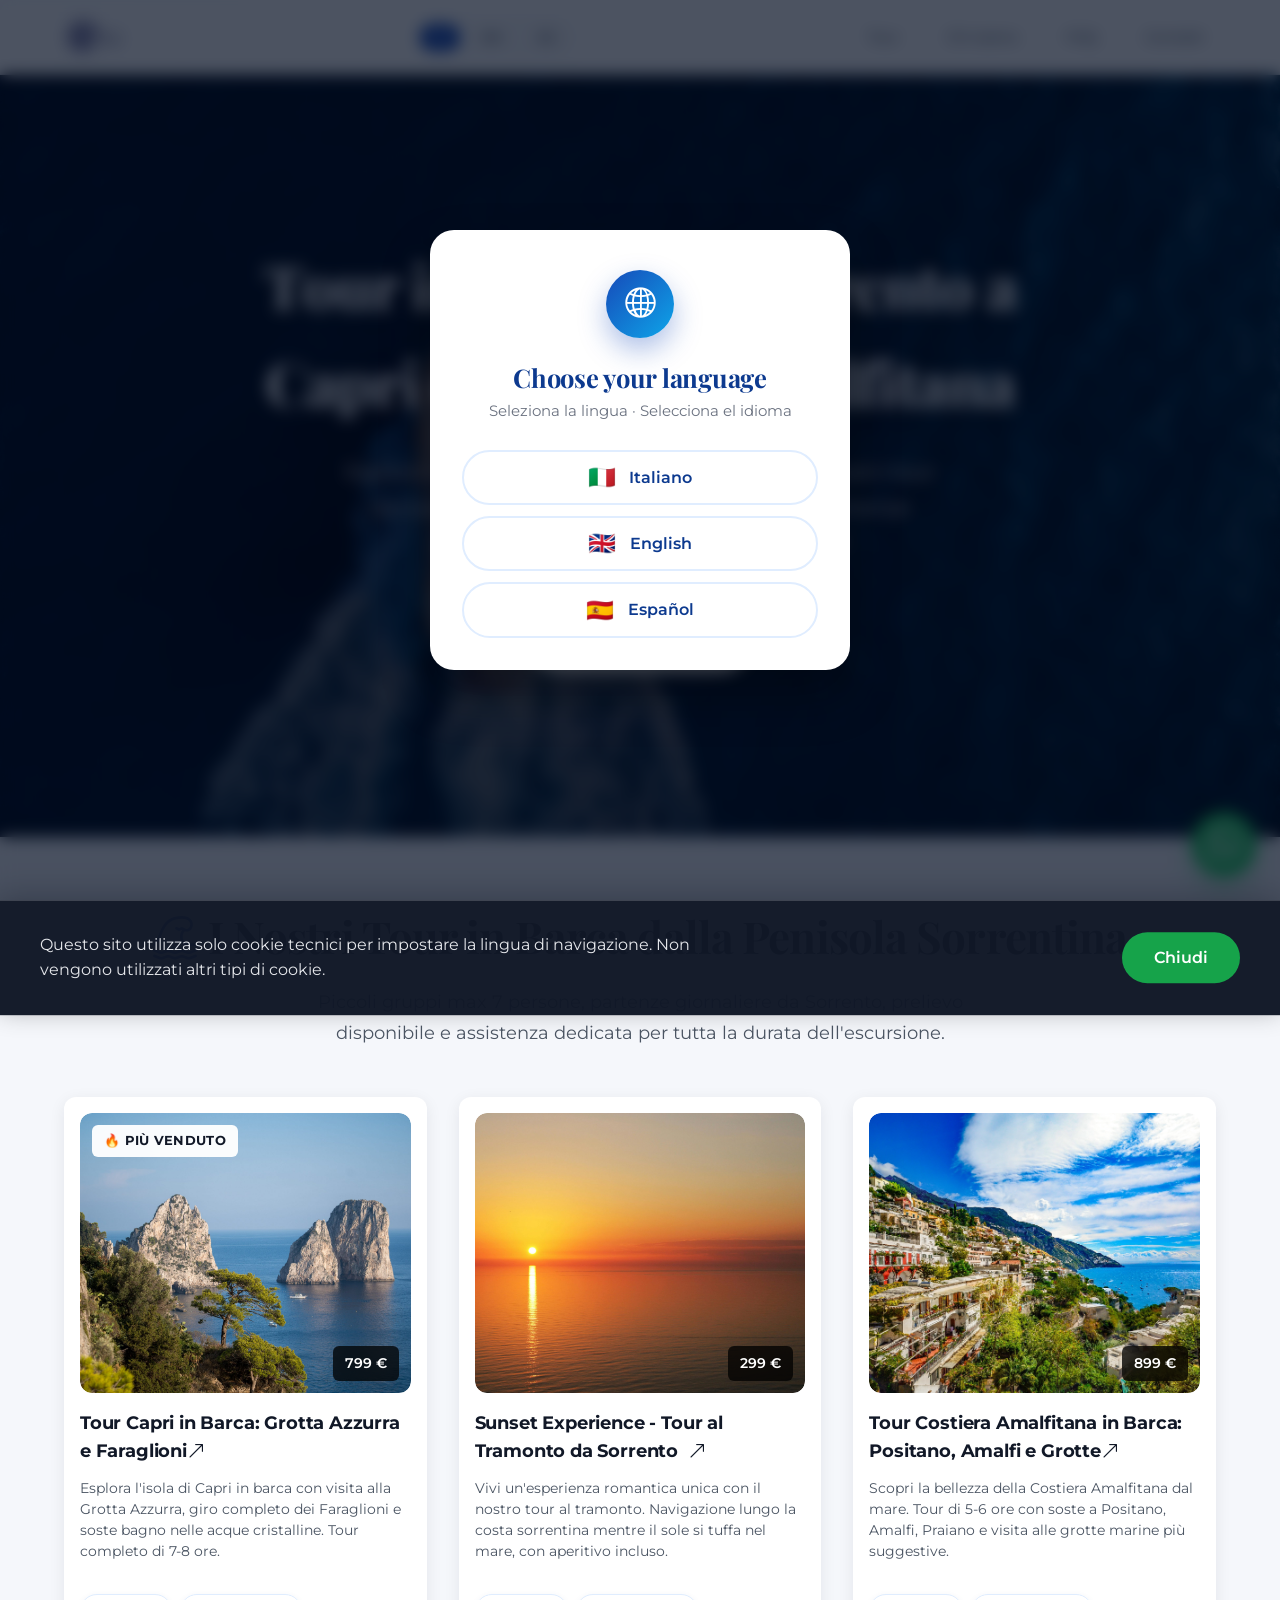
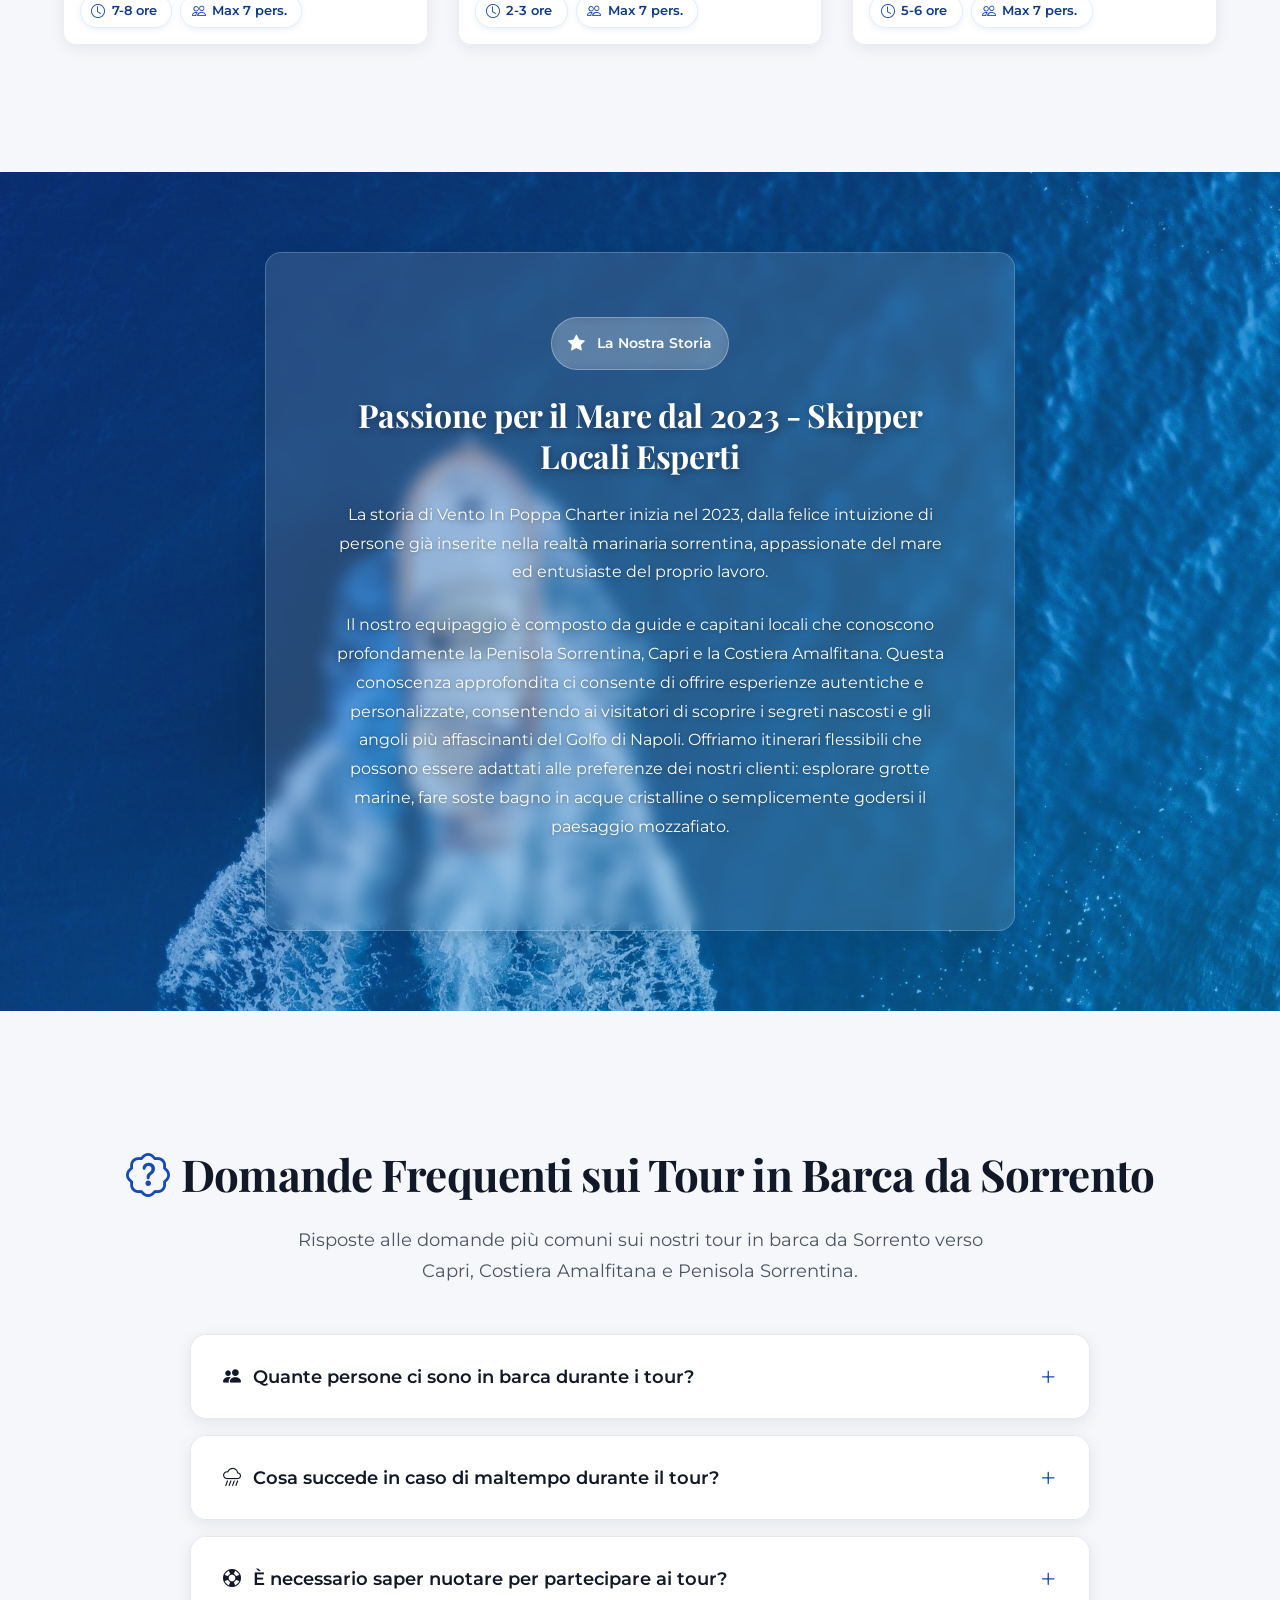
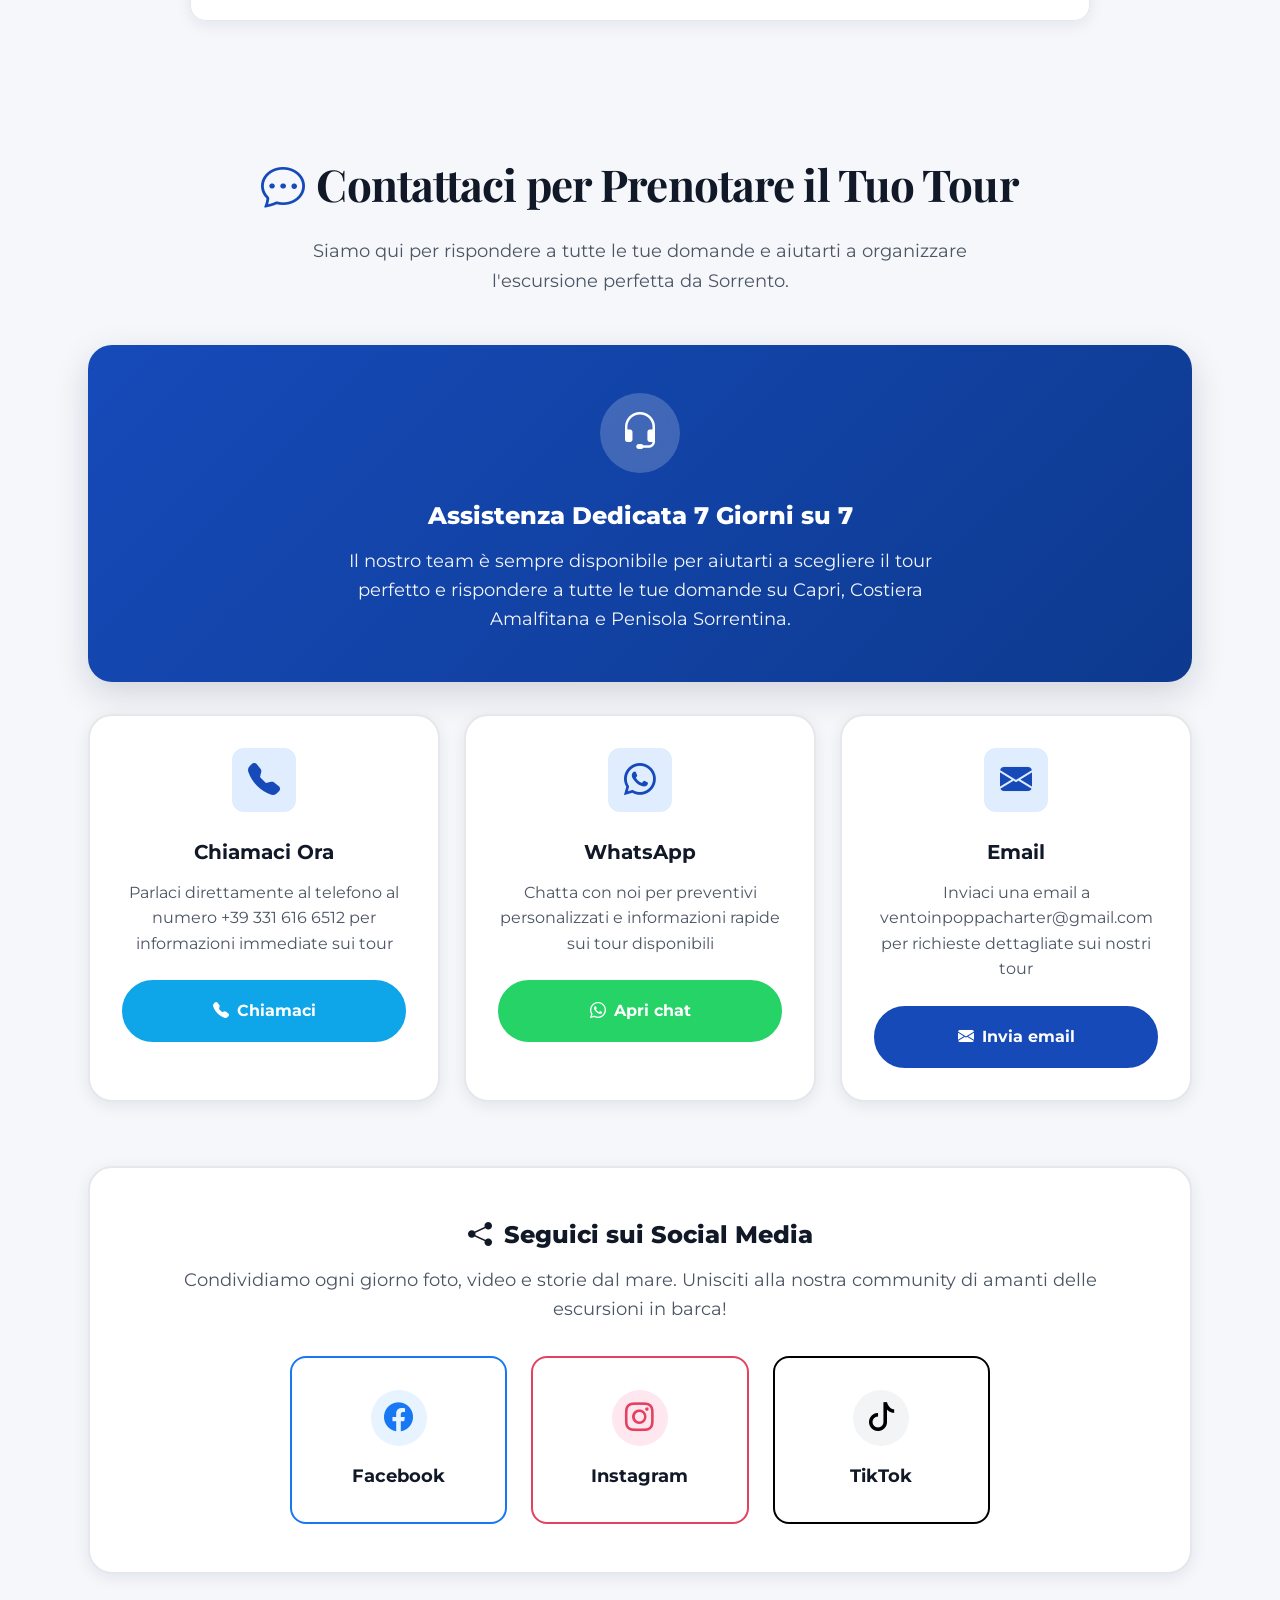
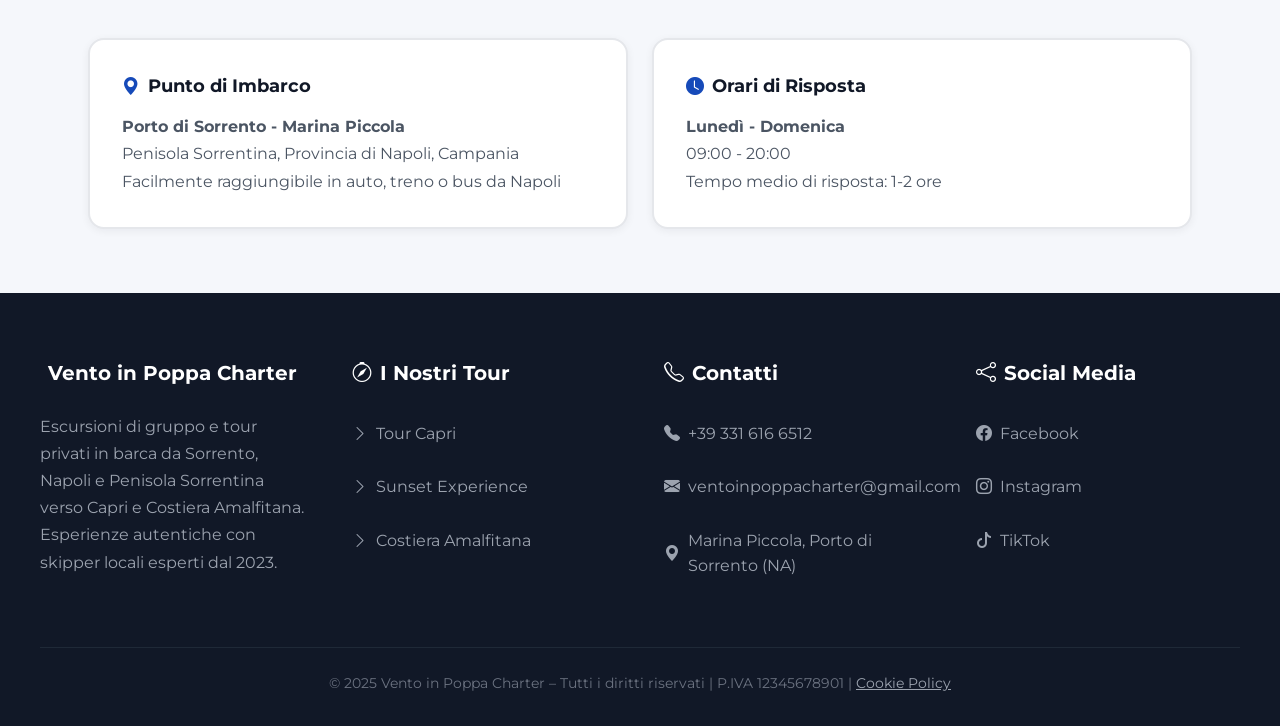
==== commit 81bbe414: "Add files via upload" ====
--- a/index.html
+++ b/index.html
@@ -315,6 +315,31 @@
   <!-- Skip Link per Accessibilità -->
   <a href="#main-content" class="skip-link" id="skipLink">Vai al contenuto principale</a>
 
+  <!-- LANGUAGE PICKER MODAL (mostrato solo al primo accesso) -->
+  <div id="langModal" class="lang-modal" role="dialog" aria-labelledby="langModalTitle" aria-modal="true">
+    <div class="lang-modal-content">
+      <div class="lang-modal-icon" aria-hidden="true">
+        <i class="bi bi-globe2"></i>
+      </div>
+      <h2 id="langModalTitle" class="lang-modal-title">Choose your language</h2>
+      <p class="lang-modal-sub">Seleziona la lingua &middot; Selecciona el idioma</p>
+      <div class="lang-modal-buttons">
+        <button class="lang-modal-btn" data-lang-pick="it" type="button" aria-label="Italiano">
+          <span class="lang-flag" aria-hidden="true">🇮🇹</span>
+          <span>Italiano</span>
+        </button>
+        <button class="lang-modal-btn" data-lang-pick="en" type="button" aria-label="English">
+          <span class="lang-flag" aria-hidden="true">🇬🇧</span>
+          <span>English</span>
+        </button>
+        <button class="lang-modal-btn" data-lang-pick="es" type="button" aria-label="Español">
+          <span class="lang-flag" aria-hidden="true">🇪🇸</span>
+          <span>Español</span>
+        </button>
+      </div>
+    </div>
+  </div>
+
   <!-- COOKIE BANNER -->
   <div class="cookie-banner" id="cookieBanner" role="dialog" aria-label="Consenso cookie">
     <div class="cookie-inner">
@@ -457,7 +482,7 @@
         </article>
 
         <!-- AMALFI TOUR -->
-        <article class="tour-card scroll-reveal" itemscope itemtype="https://schema.org/Product" onclick="vaiAPagina('tour_amalfitana')">
+        <article class="tour-card scroll-reveal" itemscope itemtype="https://schema.org/Product" onclick="vaiAPagina('tour_amalfi')">
           <div class="tour-card-image">
             <img 
               src="immagini/amalfi-coast.jpg" 
--- a/css/index.css
+++ b/css/index.css
@@ -1040,6 +1040,133 @@
   display: none;
 }
 
+/* ==================== LANGUAGE PICKER MODAL (Prima visita) ==================== */
+.lang-modal {
+  display: none;
+  position: fixed;
+  inset: 0;
+  background: rgba(0, 10, 30, 0.7);
+  backdrop-filter: blur(8px);
+  -webkit-backdrop-filter: blur(8px);
+  z-index: 2000;
+  align-items: center;
+  justify-content: center;
+  padding: 1.5rem;
+}
+
+.lang-modal.active {
+  display: flex;
+  animation: langModalFadeIn 0.35s ease;
+}
+
+@keyframes langModalFadeIn {
+  from { opacity: 0; }
+  to { opacity: 1; }
+}
+
+.lang-modal-content {
+  background: white;
+  border-radius: 24px;
+  padding: 2.5rem 2rem 2rem;
+  max-width: 420px;
+  width: 100%;
+  text-align: center;
+  box-shadow: 0 25px 50px rgba(0, 0, 0, 0.3);
+  animation: langModalScale 0.45s cubic-bezier(0.34, 1.56, 0.64, 1);
+  position: relative;
+}
+
+@keyframes langModalScale {
+  from { transform: scale(0.88); opacity: 0; }
+  to { transform: scale(1); opacity: 1; }
+}
+
+.lang-modal-icon {
+  width: 68px;
+  height: 68px;
+  margin: 0 auto 1.5rem;
+  display: flex;
+  align-items: center;
+  justify-content: center;
+  border-radius: 50%;
+  background: linear-gradient(135deg, var(--primary-blue) 0%, var(--secondary-blue) 100%);
+  color: white;
+  font-size: 1.9rem;
+  box-shadow: 0 12px 28px rgba(22, 74, 185, 0.35);
+}
+
+.lang-modal-title {
+  font-family: 'Playfair Display', Georgia, serif;
+  font-size: 1.6rem;
+  font-weight: 700;
+  color: var(--primary-blue-dark);
+  margin: 0 0 0.4rem 0;
+  letter-spacing: -0.01em;
+  line-height: 1.2;
+}
+
+.lang-modal-sub {
+  font-size: 0.92rem;
+  color: var(--gray-500);
+  margin: 0 0 1.75rem 0;
+  line-height: 1.5;
+}
+
+.lang-modal-buttons {
+  display: flex;
+  flex-direction: column;
+  gap: 0.7rem;
+}
+
+.lang-modal-btn {
+  display: flex;
+  align-items: center;
+  justify-content: center;
+  gap: 0.85rem;
+  padding: 0.9rem 1.5rem;
+  border: 2px solid var(--primary-blue-light);
+  background: white;
+  color: var(--primary-blue-dark);
+  font-size: 1rem;
+  font-weight: 600;
+  border-radius: 999px;
+  cursor: pointer;
+  font-family: inherit;
+  transition: transform 0.25s ease, background 0.25s ease, color 0.25s ease,
+              border-color 0.25s ease, box-shadow 0.25s ease;
+}
+
+.lang-modal-btn:hover {
+  background: var(--primary-blue);
+  color: white;
+  border-color: var(--primary-blue);
+  transform: translateY(-2px);
+  box-shadow: 0 10px 22px rgba(22, 74, 185, 0.28);
+}
+
+.lang-modal-btn:active {
+  transform: translateY(0);
+}
+
+.lang-flag {
+  font-size: 1.4rem;
+  line-height: 1;
+}
+
+@media (max-width: 480px) {
+  .lang-modal-content {
+    padding: 2rem 1.5rem 1.5rem;
+  }
+  .lang-modal-icon {
+    width: 58px;
+    height: 58px;
+    font-size: 1.6rem;
+  }
+  .lang-modal-title {
+    font-size: 1.35rem;
+  }
+}
+
 /* ==================== COOKIE BANNER ==================== */
 
 .cookie-banner {
@@ -1050,10 +1177,19 @@
   background: rgba(17, 24, 39, 0.98);
   color: var(--gray-200);
   padding: var(--spacing-xl) var(--spacing-lg);
-  z-index: 1050;
+  z-index: 1600;
   transform: translateY(100%);
   transition: transform 0.4s ease-out;
   box-shadow: 0 -4px 24px rgba(0, 0, 0, 0.3);
+}
+
+/* Su mobile, il cookie banner si posiziona sopra la mobile sticky CTA bar */
+@media (max-width: 768px) {
+  .cookie-banner.active ~ .mobile-cta-bar,
+  body:has(.cookie-banner.active) .mobile-cta-bar {
+    transform: translateY(100%);
+    transition: transform 0.4s ease-out;
+  }
 }
 
 .cookie-banner.active {
--- a/css/index.css
+++ b/css/index.css
@@ -1040,6 +1040,133 @@
   display: none;
 }
 
+/* ==================== LANGUAGE PICKER MODAL (Prima visita) ==================== */
+.lang-modal {
+  display: none;
+  position: fixed;
+  inset: 0;
+  background: rgba(0, 10, 30, 0.7);
+  backdrop-filter: blur(8px);
+  -webkit-backdrop-filter: blur(8px);
+  z-index: 2000;
+  align-items: center;
+  justify-content: center;
+  padding: 1.5rem;
+}
+
+.lang-modal.active {
+  display: flex;
+  animation: langModalFadeIn 0.35s ease;
+}
+
+@keyframes langModalFadeIn {
+  from { opacity: 0; }
+  to { opacity: 1; }
+}
+
+.lang-modal-content {
+  background: white;
+  border-radius: 24px;
+  padding: 2.5rem 2rem 2rem;
+  max-width: 420px;
+  width: 100%;
+  text-align: center;
+  box-shadow: 0 25px 50px rgba(0, 0, 0, 0.3);
+  animation: langModalScale 0.45s cubic-bezier(0.34, 1.56, 0.64, 1);
+  position: relative;
+}
+
+@keyframes langModalScale {
+  from { transform: scale(0.88); opacity: 0; }
+  to { transform: scale(1); opacity: 1; }
+}
+
+.lang-modal-icon {
+  width: 68px;
+  height: 68px;
+  margin: 0 auto 1.5rem;
+  display: flex;
+  align-items: center;
+  justify-content: center;
+  border-radius: 50%;
+  background: linear-gradient(135deg, var(--primary-blue) 0%, var(--secondary-blue) 100%);
+  color: white;
+  font-size: 1.9rem;
+  box-shadow: 0 12px 28px rgba(22, 74, 185, 0.35);
+}
+
+.lang-modal-title {
+  font-family: 'Playfair Display', Georgia, serif;
+  font-size: 1.6rem;
+  font-weight: 700;
+  color: var(--primary-blue-dark);
+  margin: 0 0 0.4rem 0;
+  letter-spacing: -0.01em;
+  line-height: 1.2;
+}
+
+.lang-modal-sub {
+  font-size: 0.92rem;
+  color: var(--gray-500);
+  margin: 0 0 1.75rem 0;
+  line-height: 1.5;
+}
+
+.lang-modal-buttons {
+  display: flex;
+  flex-direction: column;
+  gap: 0.7rem;
+}
+
+.lang-modal-btn {
+  display: flex;
+  align-items: center;
+  justify-content: center;
+  gap: 0.85rem;
+  padding: 0.9rem 1.5rem;
+  border: 2px solid var(--primary-blue-light);
+  background: white;
+  color: var(--primary-blue-dark);
+  font-size: 1rem;
+  font-weight: 600;
+  border-radius: 999px;
+  cursor: pointer;
+  font-family: inherit;
+  transition: transform 0.25s ease, background 0.25s ease, color 0.25s ease,
+              border-color 0.25s ease, box-shadow 0.25s ease;
+}
+
+.lang-modal-btn:hover {
+  background: var(--primary-blue);
+  color: white;
+  border-color: var(--primary-blue);
+  transform: translateY(-2px);
+  box-shadow: 0 10px 22px rgba(22, 74, 185, 0.28);
+}
+
+.lang-modal-btn:active {
+  transform: translateY(0);
+}
+
+.lang-flag {
+  font-size: 1.4rem;
+  line-height: 1;
+}
+
+@media (max-width: 480px) {
+  .lang-modal-content {
+    padding: 2rem 1.5rem 1.5rem;
+  }
+  .lang-modal-icon {
+    width: 58px;
+    height: 58px;
+    font-size: 1.6rem;
+  }
+  .lang-modal-title {
+    font-size: 1.35rem;
+  }
+}
+
 /* ==================== COOKIE BANNER ==================== */
 
 .cookie-banner {
@@ -1050,10 +1177,19 @@
   background: rgba(17, 24, 39, 0.98);
   color: var(--gray-200);
   padding: var(--spacing-xl) var(--spacing-lg);
-  z-index: 1050;
+  z-index: 1600;
   transform: translateY(100%);
   transition: transform 0.4s ease-out;
   box-shadow: 0 -4px 24px rgba(0, 0, 0, 0.3);
+}
+
+/* Su mobile, il cookie banner si posiziona sopra la mobile sticky CTA bar */
+@media (max-width: 768px) {
+  .cookie-banner.active ~ .mobile-cta-bar,
+  body:has(.cookie-banner.active) .mobile-cta-bar {
+    transform: translateY(100%);
+    transition: transform 0.4s ease-out;
+  }
 }
 
 .cookie-banner.active {
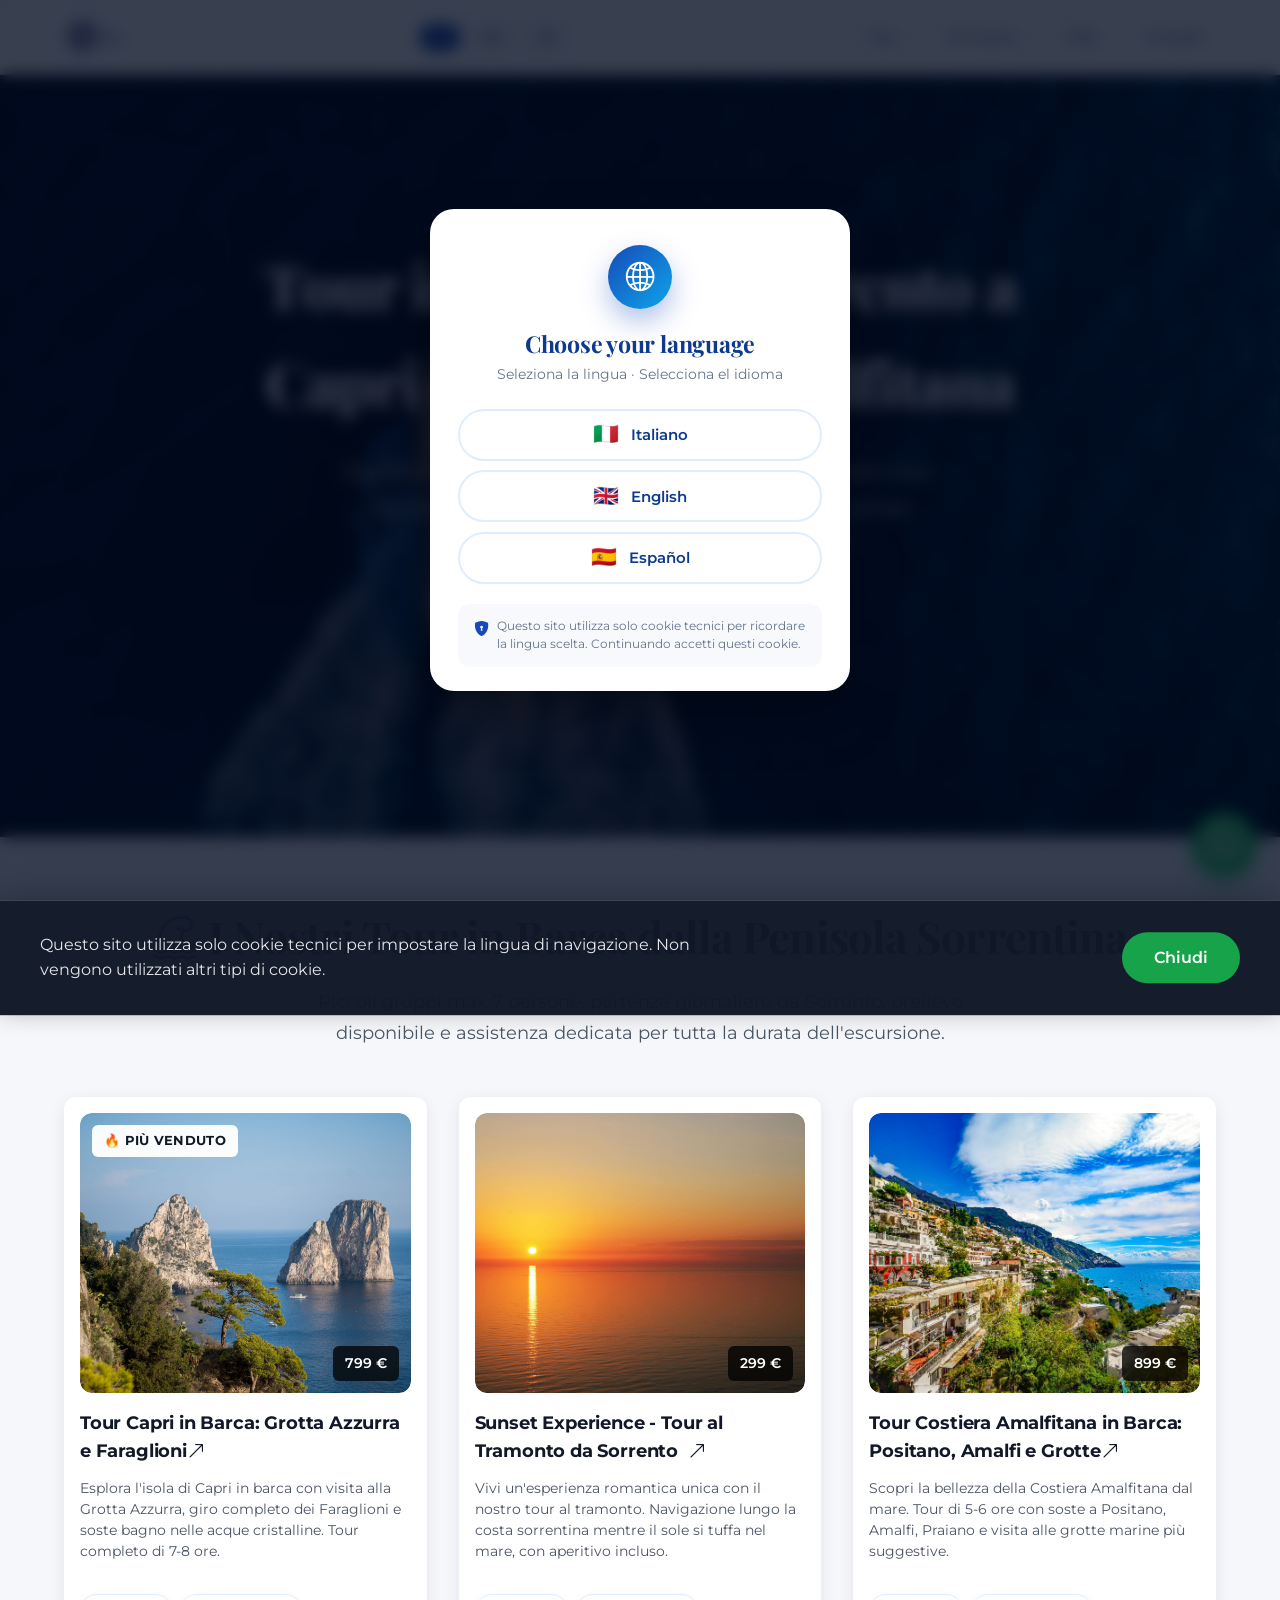
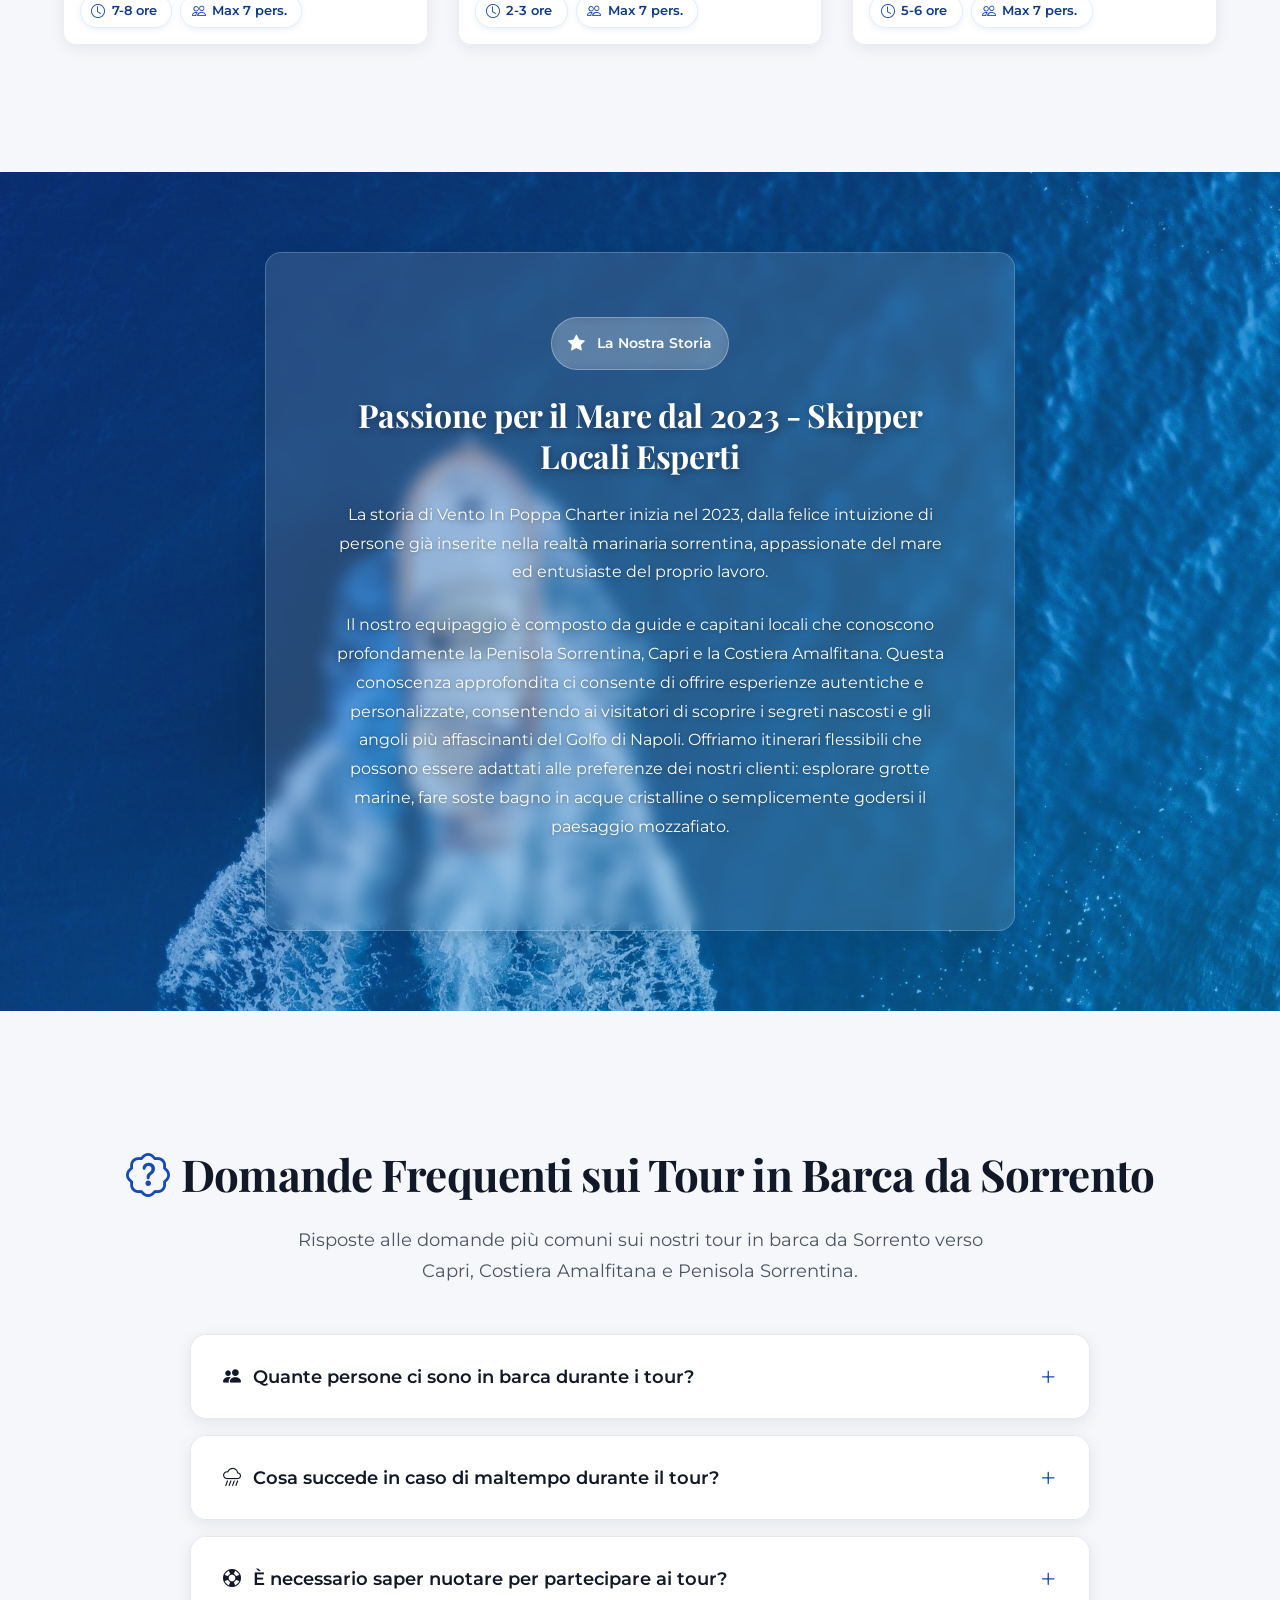
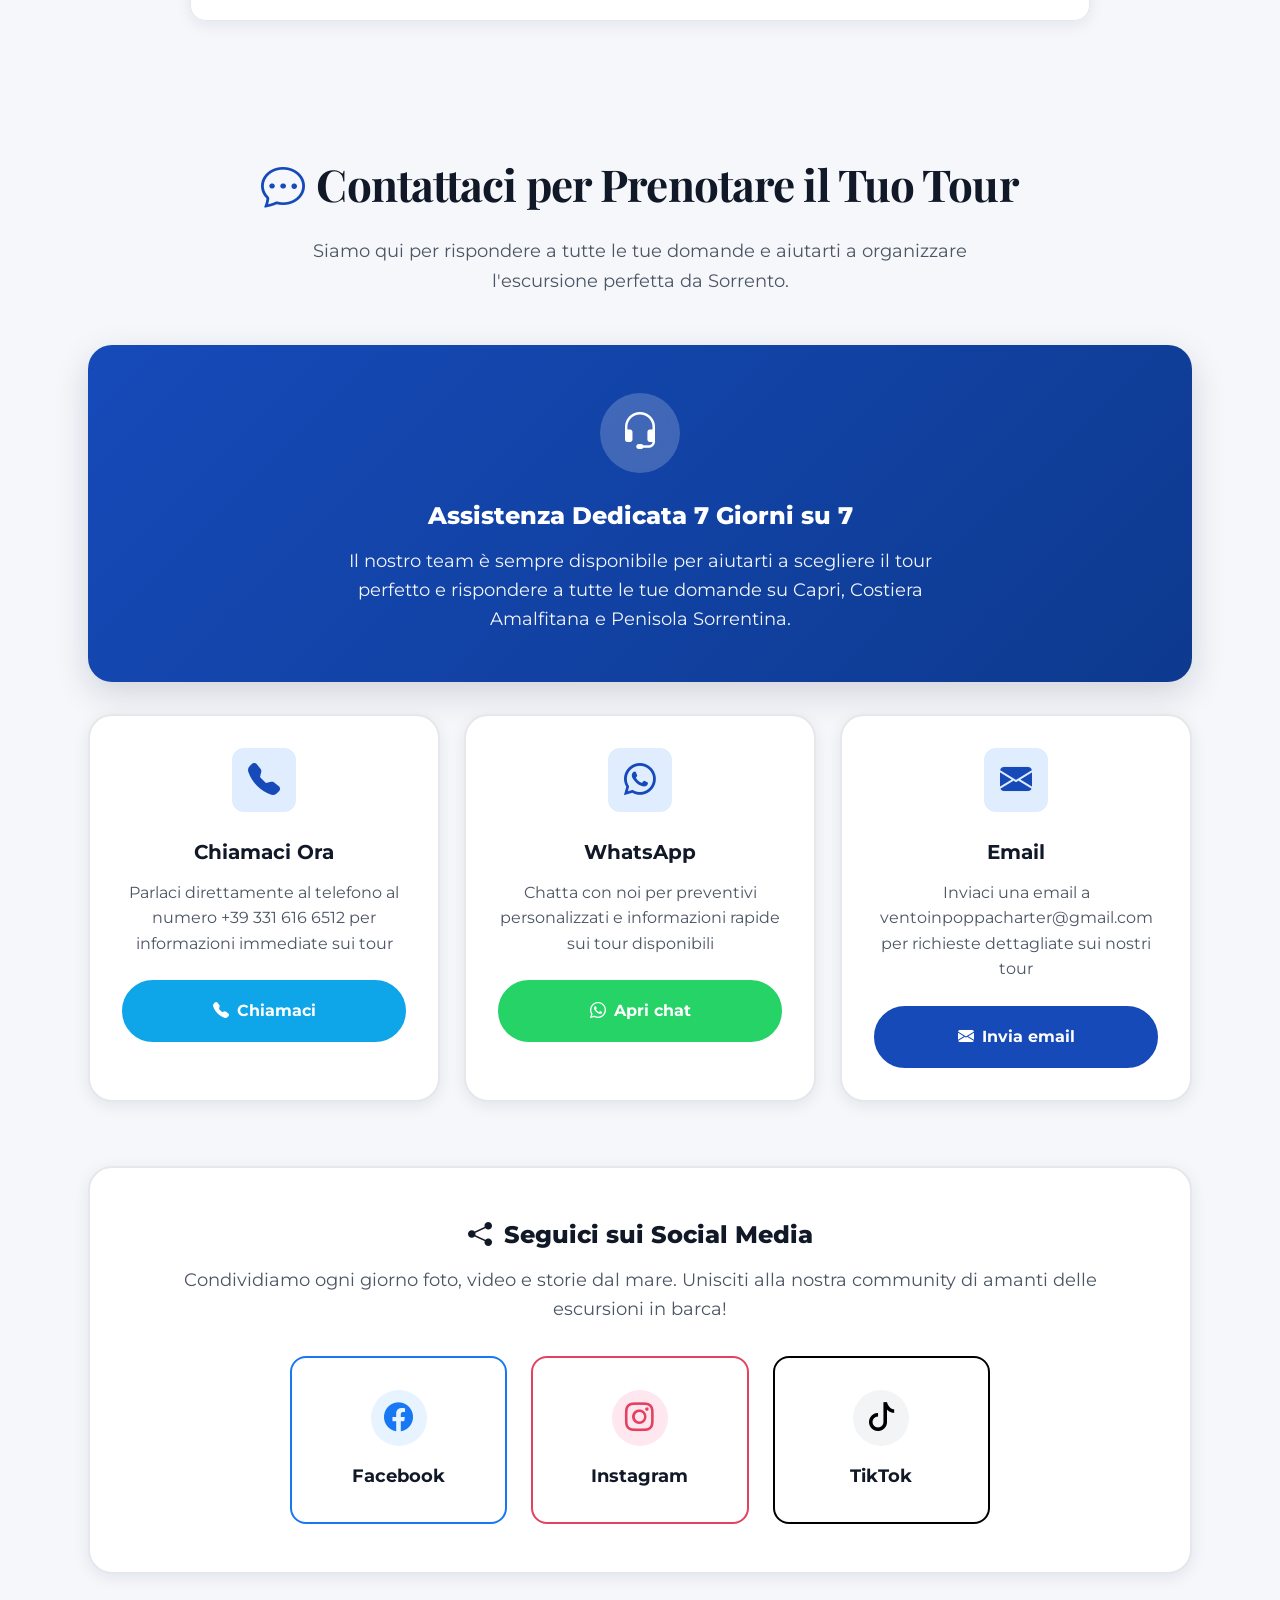
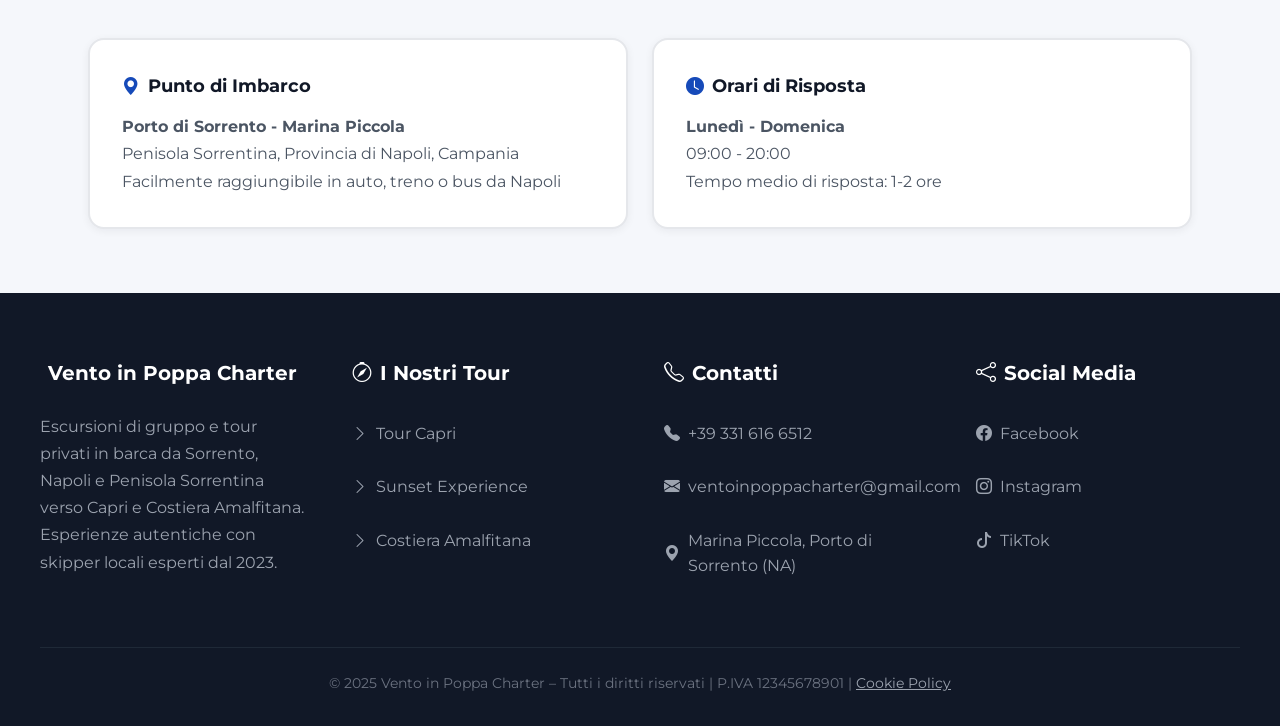
==== commit 93542e4b: "Add files via upload" ====
--- a/index.html
+++ b/index.html
@@ -315,7 +315,7 @@
   <!-- Skip Link per Accessibilità -->
   <a href="#main-content" class="skip-link" id="skipLink">Vai al contenuto principale</a>
 
-  <!-- LANGUAGE PICKER MODAL (mostrato solo al primo accesso) -->
+  <!-- WELCOME MODAL: lingua + cookie notice (mostrato solo al primo accesso) -->
   <div id="langModal" class="lang-modal" role="dialog" aria-labelledby="langModalTitle" aria-modal="true">
     <div class="lang-modal-content">
       <div class="lang-modal-icon" aria-hidden="true">
@@ -337,6 +337,10 @@
           <span>Español</span>
         </button>
       </div>
+      <p class="lang-modal-cookie">
+        <i class="bi bi-shield-lock-fill" aria-hidden="true"></i>
+        <span>Questo sito utilizza solo cookie tecnici per ricordare la lingua scelta. Continuando accetti questi cookie.</span>
+      </p>
     </div>
   </div>
 
--- a/css/index.css
+++ b/css/index.css
@@ -1040,18 +1040,25 @@
   display: none;
 }
 
-/* ==================== LANGUAGE PICKER MODAL (Prima visita) ==================== */
+/* ==================== WELCOME MODAL (Lingua + Cookie, Prima visita) ==================== */
 .lang-modal {
+  position: fixed;
+  top: 0;
+  left: 0;
+  right: 0;
+  bottom: 0;
+  width: 100%;
+  height: 100%;
+  background: rgba(0, 10, 30, 0.78);
+  -webkit-backdrop-filter: blur(8px);
+  backdrop-filter: blur(8px);
+  z-index: 99999;
   display: none;
-  position: fixed;
-  inset: 0;
-  background: rgba(0, 10, 30, 0.7);
-  backdrop-filter: blur(8px);
-  -webkit-backdrop-filter: blur(8px);
-  z-index: 2000;
   align-items: center;
   justify-content: center;
-  padding: 1.5rem;
+  padding: 1.25rem;
+  overflow-y: auto;
+  -webkit-overflow-scrolling: touch;
 }
 
 .lang-modal.active {
@@ -1067,103 +1074,145 @@
 .lang-modal-content {
   background: white;
   border-radius: 24px;
-  padding: 2.5rem 2rem 2rem;
+  padding: 2.25rem 1.75rem 1.5rem;
   max-width: 420px;
   width: 100%;
   text-align: center;
-  box-shadow: 0 25px 50px rgba(0, 0, 0, 0.3);
+  box-shadow: 0 25px 50px rgba(0, 0, 0, 0.35);
   animation: langModalScale 0.45s cubic-bezier(0.34, 1.56, 0.64, 1);
-  position: relative;
+  margin: auto;
 }
 
 @keyframes langModalScale {
-  from { transform: scale(0.88); opacity: 0; }
+  from { transform: scale(0.9); opacity: 0; }
   to { transform: scale(1); opacity: 1; }
 }
 
 .lang-modal-icon {
-  width: 68px;
-  height: 68px;
-  margin: 0 auto 1.5rem;
+  width: 64px;
+  height: 64px;
+  margin: 0 auto 1.25rem;
   display: flex;
   align-items: center;
   justify-content: center;
   border-radius: 50%;
-  background: linear-gradient(135deg, var(--primary-blue) 0%, var(--secondary-blue) 100%);
-  color: white;
-  font-size: 1.9rem;
+  background: linear-gradient(135deg, #164ab9 0%, #0ea5e9 100%);
+  color: white;
+  font-size: 1.8rem;
   box-shadow: 0 12px 28px rgba(22, 74, 185, 0.35);
 }
 
 .lang-modal-title {
   font-family: 'Playfair Display', Georgia, serif;
-  font-size: 1.6rem;
+  font-size: 1.45rem;
   font-weight: 700;
-  color: var(--primary-blue-dark);
-  margin: 0 0 0.4rem 0;
+  color: #0d3a8f;
+  margin: 0 0 0.35rem 0;
   letter-spacing: -0.01em;
-  line-height: 1.2;
+  line-height: 1.25;
 }
 
 .lang-modal-sub {
-  font-size: 0.92rem;
-  color: var(--gray-500);
-  margin: 0 0 1.75rem 0;
+  font-size: 0.88rem;
+  color: #64748B;
+  margin: 0 0 1.5rem 0;
   line-height: 1.5;
 }
 
 .lang-modal-buttons {
   display: flex;
   flex-direction: column;
-  gap: 0.7rem;
+  gap: 0.6rem;
+  margin-bottom: 1.25rem;
 }
 
 .lang-modal-btn {
   display: flex;
   align-items: center;
   justify-content: center;
-  gap: 0.85rem;
-  padding: 0.9rem 1.5rem;
-  border: 2px solid var(--primary-blue-light);
+  gap: 0.75rem;
+  padding: 0.85rem 1.25rem;
+  border: 2px solid #e0edff;
   background: white;
-  color: var(--primary-blue-dark);
-  font-size: 1rem;
+  color: #0d3a8f;
+  font-size: 0.95rem;
   font-weight: 600;
   border-radius: 999px;
   cursor: pointer;
   font-family: inherit;
-  transition: transform 0.25s ease, background 0.25s ease, color 0.25s ease,
-              border-color 0.25s ease, box-shadow 0.25s ease;
-}
-
-.lang-modal-btn:hover {
-  background: var(--primary-blue);
-  color: white;
-  border-color: var(--primary-blue);
+  -webkit-tap-highlight-color: transparent;
+  transition: transform 0.2s ease, background 0.2s ease, color 0.2s ease,
+              border-color 0.2s ease, box-shadow 0.2s ease;
+}
+
+.lang-modal-btn:hover,
+.lang-modal-btn:focus-visible {
+  background: #164ab9;
+  color: white;
+  border-color: #164ab9;
   transform: translateY(-2px);
-  box-shadow: 0 10px 22px rgba(22, 74, 185, 0.28);
+  box-shadow: 0 8px 18px rgba(22, 74, 185, 0.28);
+  outline: none;
 }
 
 .lang-modal-btn:active {
-  transform: translateY(0);
+  transform: translateY(0) scale(0.98);
 }
 
 .lang-flag {
-  font-size: 1.4rem;
+  font-size: 1.3rem;
   line-height: 1;
 }
 
+.lang-modal-cookie {
+  display: flex;
+  align-items: flex-start;
+  gap: 0.5rem;
+  font-size: 0.75rem;
+  color: #64748B;
+  line-height: 1.5;
+  text-align: left;
+  padding: 0.85rem 1rem;
+  background: #F8F9FC;
+  border-radius: 12px;
+  margin: 0;
+}
+
+.lang-modal-cookie i {
+  color: #164ab9;
+  font-size: 0.95rem;
+  flex-shrink: 0;
+  margin-top: 0.05rem;
+}
+
 @media (max-width: 480px) {
+  .lang-modal {
+    padding: 1rem;
+  }
   .lang-modal-content {
-    padding: 2rem 1.5rem 1.5rem;
+    padding: 2rem 1.25rem 1.25rem;
+    border-radius: 20px;
   }
   .lang-modal-icon {
-    width: 58px;
-    height: 58px;
-    font-size: 1.6rem;
+    width: 56px;
+    height: 56px;
+    font-size: 1.55rem;
+    margin-bottom: 1rem;
   }
   .lang-modal-title {
-    font-size: 1.35rem;
+    font-size: 1.3rem;
+  }
+  .lang-modal-sub {
+    font-size: 0.85rem;
+    margin-bottom: 1.25rem;
+  }
+  .lang-modal-btn {
+    padding: 0.85rem 1rem;
+    font-size: 0.95rem;
+  }
+  .lang-modal-cookie {
+    font-size: 0.72rem;
+    padding: 0.7rem 0.85rem;
   }
 }
 
@@ -1181,15 +1230,6 @@
   transform: translateY(100%);
   transition: transform 0.4s ease-out;
   box-shadow: 0 -4px 24px rgba(0, 0, 0, 0.3);
-}
-
-/* Su mobile, il cookie banner si posiziona sopra la mobile sticky CTA bar */
-@media (max-width: 768px) {
-  .cookie-banner.active ~ .mobile-cta-bar,
-  body:has(.cookie-banner.active) .mobile-cta-bar {
-    transform: translateY(100%);
-    transition: transform 0.4s ease-out;
-  }
 }
 
 .cookie-banner.active {
--- a/css/index.css
+++ b/css/index.css
@@ -1040,18 +1040,25 @@
   display: none;
 }
 
-/* ==================== LANGUAGE PICKER MODAL (Prima visita) ==================== */
+/* ==================== WELCOME MODAL (Lingua + Cookie, Prima visita) ==================== */
 .lang-modal {
+  position: fixed;
+  top: 0;
+  left: 0;
+  right: 0;
+  bottom: 0;
+  width: 100%;
+  height: 100%;
+  background: rgba(0, 10, 30, 0.78);
+  -webkit-backdrop-filter: blur(8px);
+  backdrop-filter: blur(8px);
+  z-index: 99999;
   display: none;
-  position: fixed;
-  inset: 0;
-  background: rgba(0, 10, 30, 0.7);
-  backdrop-filter: blur(8px);
-  -webkit-backdrop-filter: blur(8px);
-  z-index: 2000;
   align-items: center;
   justify-content: center;
-  padding: 1.5rem;
+  padding: 1.25rem;
+  overflow-y: auto;
+  -webkit-overflow-scrolling: touch;
 }
 
 .lang-modal.active {
@@ -1067,103 +1074,145 @@
 .lang-modal-content {
   background: white;
   border-radius: 24px;
-  padding: 2.5rem 2rem 2rem;
+  padding: 2.25rem 1.75rem 1.5rem;
   max-width: 420px;
   width: 100%;
   text-align: center;
-  box-shadow: 0 25px 50px rgba(0, 0, 0, 0.3);
+  box-shadow: 0 25px 50px rgba(0, 0, 0, 0.35);
   animation: langModalScale 0.45s cubic-bezier(0.34, 1.56, 0.64, 1);
-  position: relative;
+  margin: auto;
 }
 
 @keyframes langModalScale {
-  from { transform: scale(0.88); opacity: 0; }
+  from { transform: scale(0.9); opacity: 0; }
   to { transform: scale(1); opacity: 1; }
 }
 
 .lang-modal-icon {
-  width: 68px;
-  height: 68px;
-  margin: 0 auto 1.5rem;
+  width: 64px;
+  height: 64px;
+  margin: 0 auto 1.25rem;
   display: flex;
   align-items: center;
   justify-content: center;
   border-radius: 50%;
-  background: linear-gradient(135deg, var(--primary-blue) 0%, var(--secondary-blue) 100%);
-  color: white;
-  font-size: 1.9rem;
+  background: linear-gradient(135deg, #164ab9 0%, #0ea5e9 100%);
+  color: white;
+  font-size: 1.8rem;
   box-shadow: 0 12px 28px rgba(22, 74, 185, 0.35);
 }
 
 .lang-modal-title {
   font-family: 'Playfair Display', Georgia, serif;
-  font-size: 1.6rem;
+  font-size: 1.45rem;
   font-weight: 700;
-  color: var(--primary-blue-dark);
-  margin: 0 0 0.4rem 0;
+  color: #0d3a8f;
+  margin: 0 0 0.35rem 0;
   letter-spacing: -0.01em;
-  line-height: 1.2;
+  line-height: 1.25;
 }
 
 .lang-modal-sub {
-  font-size: 0.92rem;
-  color: var(--gray-500);
-  margin: 0 0 1.75rem 0;
+  font-size: 0.88rem;
+  color: #64748B;
+  margin: 0 0 1.5rem 0;
   line-height: 1.5;
 }
 
 .lang-modal-buttons {
   display: flex;
   flex-direction: column;
-  gap: 0.7rem;
+  gap: 0.6rem;
+  margin-bottom: 1.25rem;
 }
 
 .lang-modal-btn {
   display: flex;
   align-items: center;
   justify-content: center;
-  gap: 0.85rem;
-  padding: 0.9rem 1.5rem;
-  border: 2px solid var(--primary-blue-light);
+  gap: 0.75rem;
+  padding: 0.85rem 1.25rem;
+  border: 2px solid #e0edff;
   background: white;
-  color: var(--primary-blue-dark);
-  font-size: 1rem;
+  color: #0d3a8f;
+  font-size: 0.95rem;
   font-weight: 600;
   border-radius: 999px;
   cursor: pointer;
   font-family: inherit;
-  transition: transform 0.25s ease, background 0.25s ease, color 0.25s ease,
-              border-color 0.25s ease, box-shadow 0.25s ease;
-}
-
-.lang-modal-btn:hover {
-  background: var(--primary-blue);
-  color: white;
-  border-color: var(--primary-blue);
+  -webkit-tap-highlight-color: transparent;
+  transition: transform 0.2s ease, background 0.2s ease, color 0.2s ease,
+              border-color 0.2s ease, box-shadow 0.2s ease;
+}
+
+.lang-modal-btn:hover,
+.lang-modal-btn:focus-visible {
+  background: #164ab9;
+  color: white;
+  border-color: #164ab9;
   transform: translateY(-2px);
-  box-shadow: 0 10px 22px rgba(22, 74, 185, 0.28);
+  box-shadow: 0 8px 18px rgba(22, 74, 185, 0.28);
+  outline: none;
 }
 
 .lang-modal-btn:active {
-  transform: translateY(0);
+  transform: translateY(0) scale(0.98);
 }
 
 .lang-flag {
-  font-size: 1.4rem;
+  font-size: 1.3rem;
   line-height: 1;
 }
 
+.lang-modal-cookie {
+  display: flex;
+  align-items: flex-start;
+  gap: 0.5rem;
+  font-size: 0.75rem;
+  color: #64748B;
+  line-height: 1.5;
+  text-align: left;
+  padding: 0.85rem 1rem;
+  background: #F8F9FC;
+  border-radius: 12px;
+  margin: 0;
+}
+
+.lang-modal-cookie i {
+  color: #164ab9;
+  font-size: 0.95rem;
+  flex-shrink: 0;
+  margin-top: 0.05rem;
+}
+
 @media (max-width: 480px) {
+  .lang-modal {
+    padding: 1rem;
+  }
   .lang-modal-content {
-    padding: 2rem 1.5rem 1.5rem;
+    padding: 2rem 1.25rem 1.25rem;
+    border-radius: 20px;
   }
   .lang-modal-icon {
-    width: 58px;
-    height: 58px;
-    font-size: 1.6rem;
+    width: 56px;
+    height: 56px;
+    font-size: 1.55rem;
+    margin-bottom: 1rem;
   }
   .lang-modal-title {
-    font-size: 1.35rem;
+    font-size: 1.3rem;
+  }
+  .lang-modal-sub {
+    font-size: 0.85rem;
+    margin-bottom: 1.25rem;
+  }
+  .lang-modal-btn {
+    padding: 0.85rem 1rem;
+    font-size: 0.95rem;
+  }
+  .lang-modal-cookie {
+    font-size: 0.72rem;
+    padding: 0.7rem 0.85rem;
   }
 }
 
@@ -1181,15 +1230,6 @@
   transform: translateY(100%);
   transition: transform 0.4s ease-out;
   box-shadow: 0 -4px 24px rgba(0, 0, 0, 0.3);
-}
-
-/* Su mobile, il cookie banner si posiziona sopra la mobile sticky CTA bar */
-@media (max-width: 768px) {
-  .cookie-banner.active ~ .mobile-cta-bar,
-  body:has(.cookie-banner.active) .mobile-cta-bar {
-    transform: translateY(100%);
-    transition: transform 0.4s ease-out;
-  }
 }
 
 .cookie-banner.active {
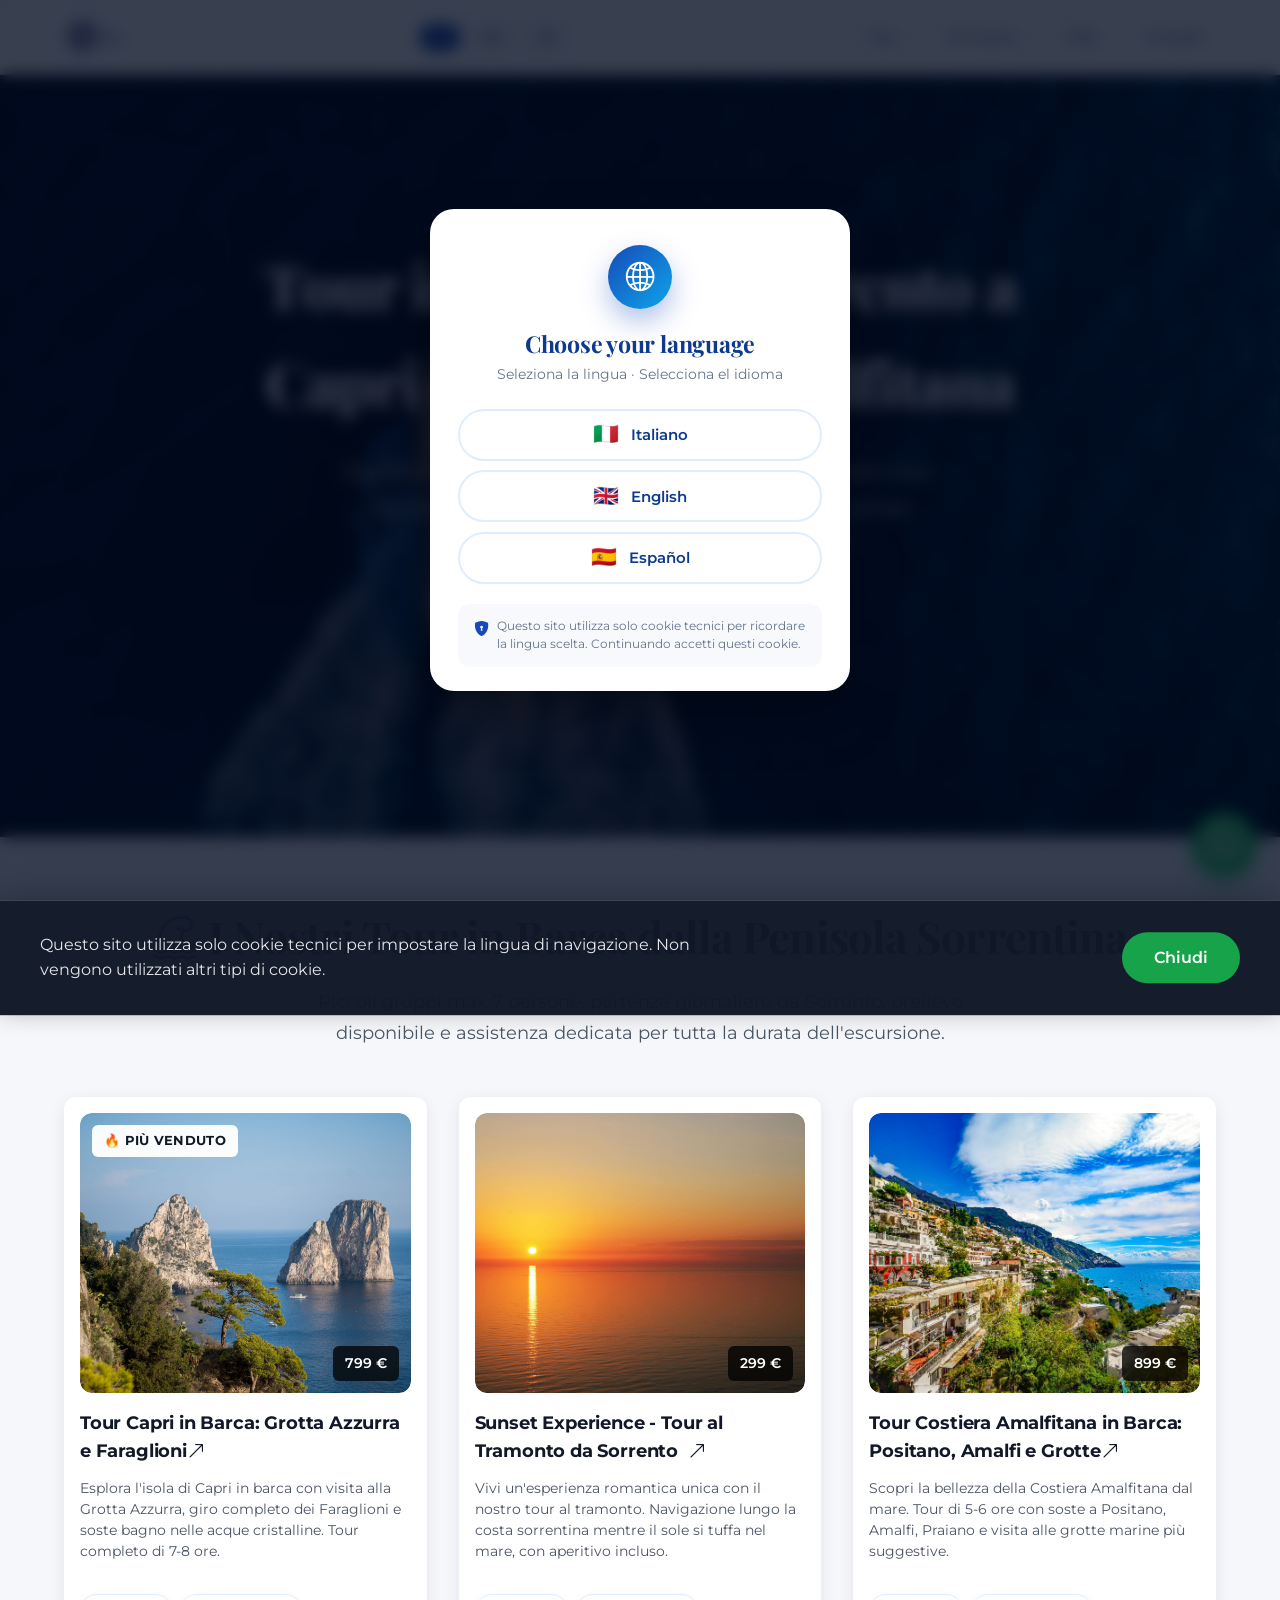
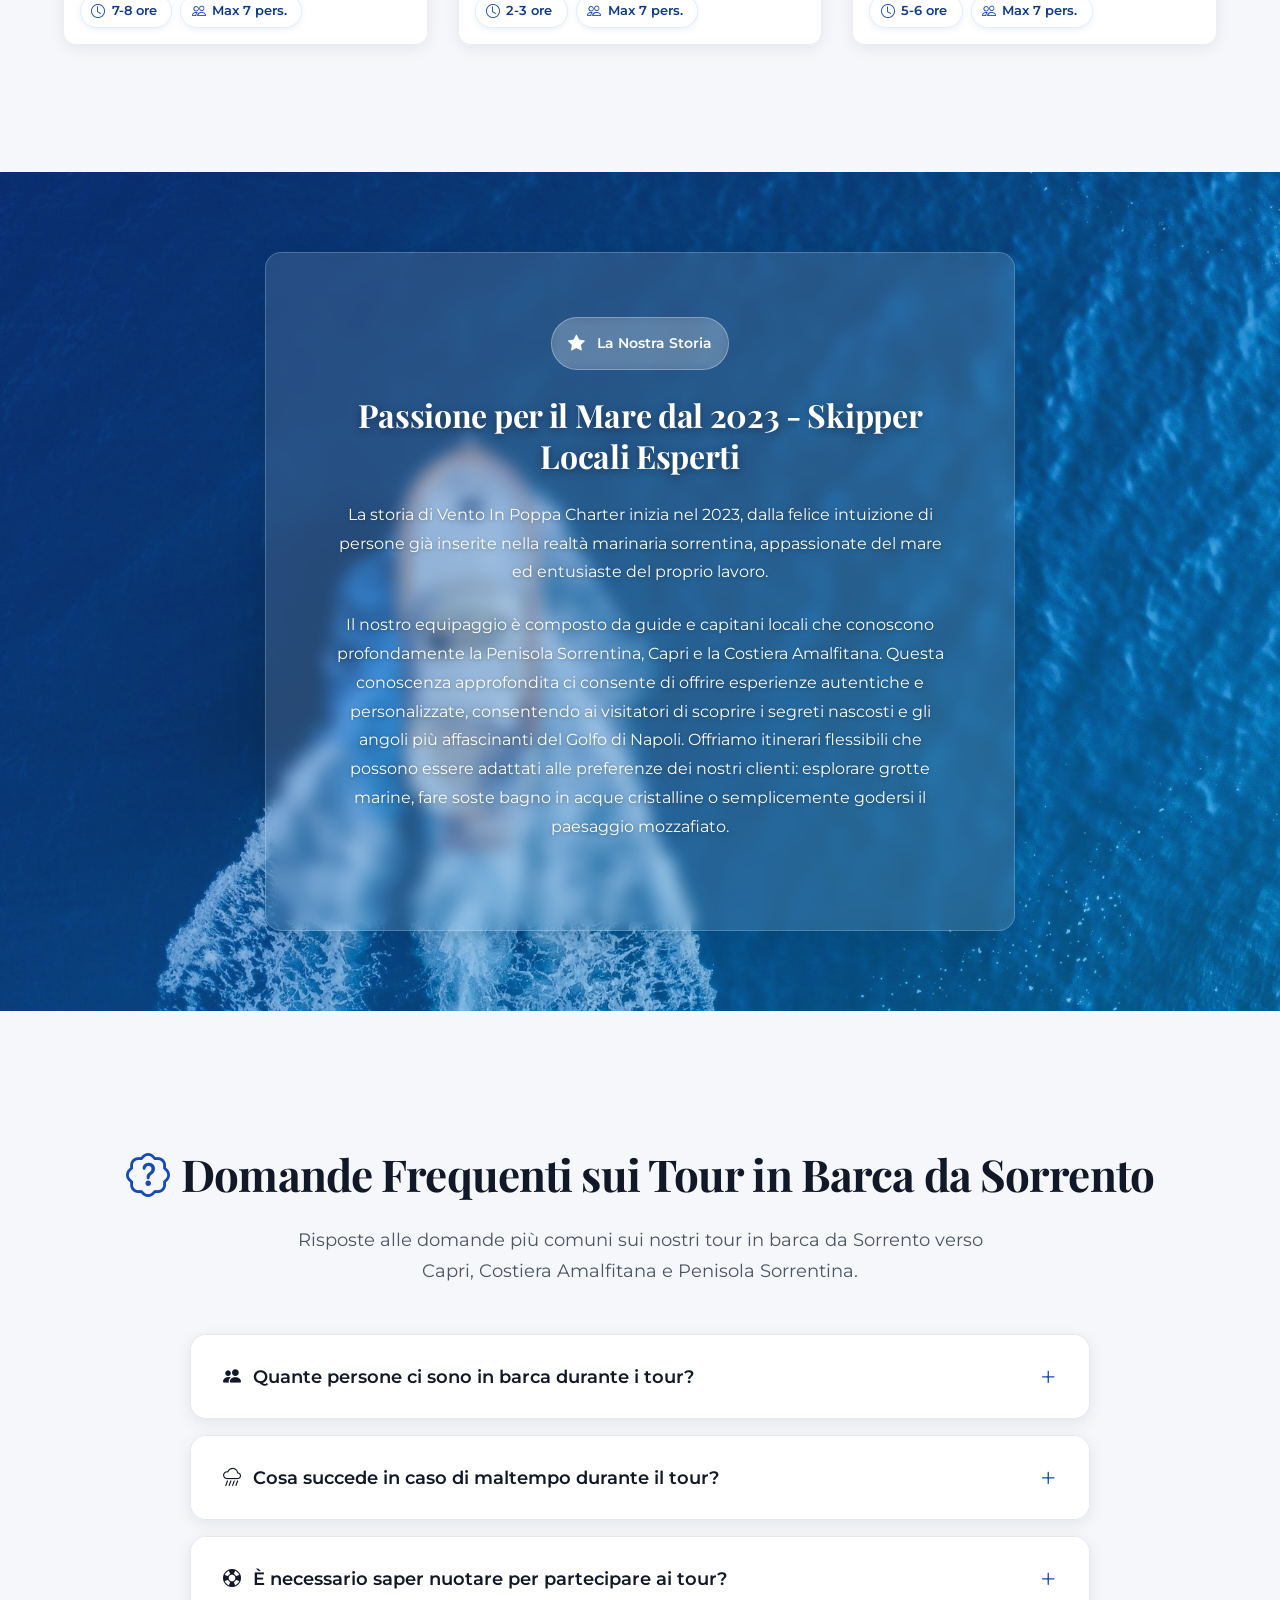
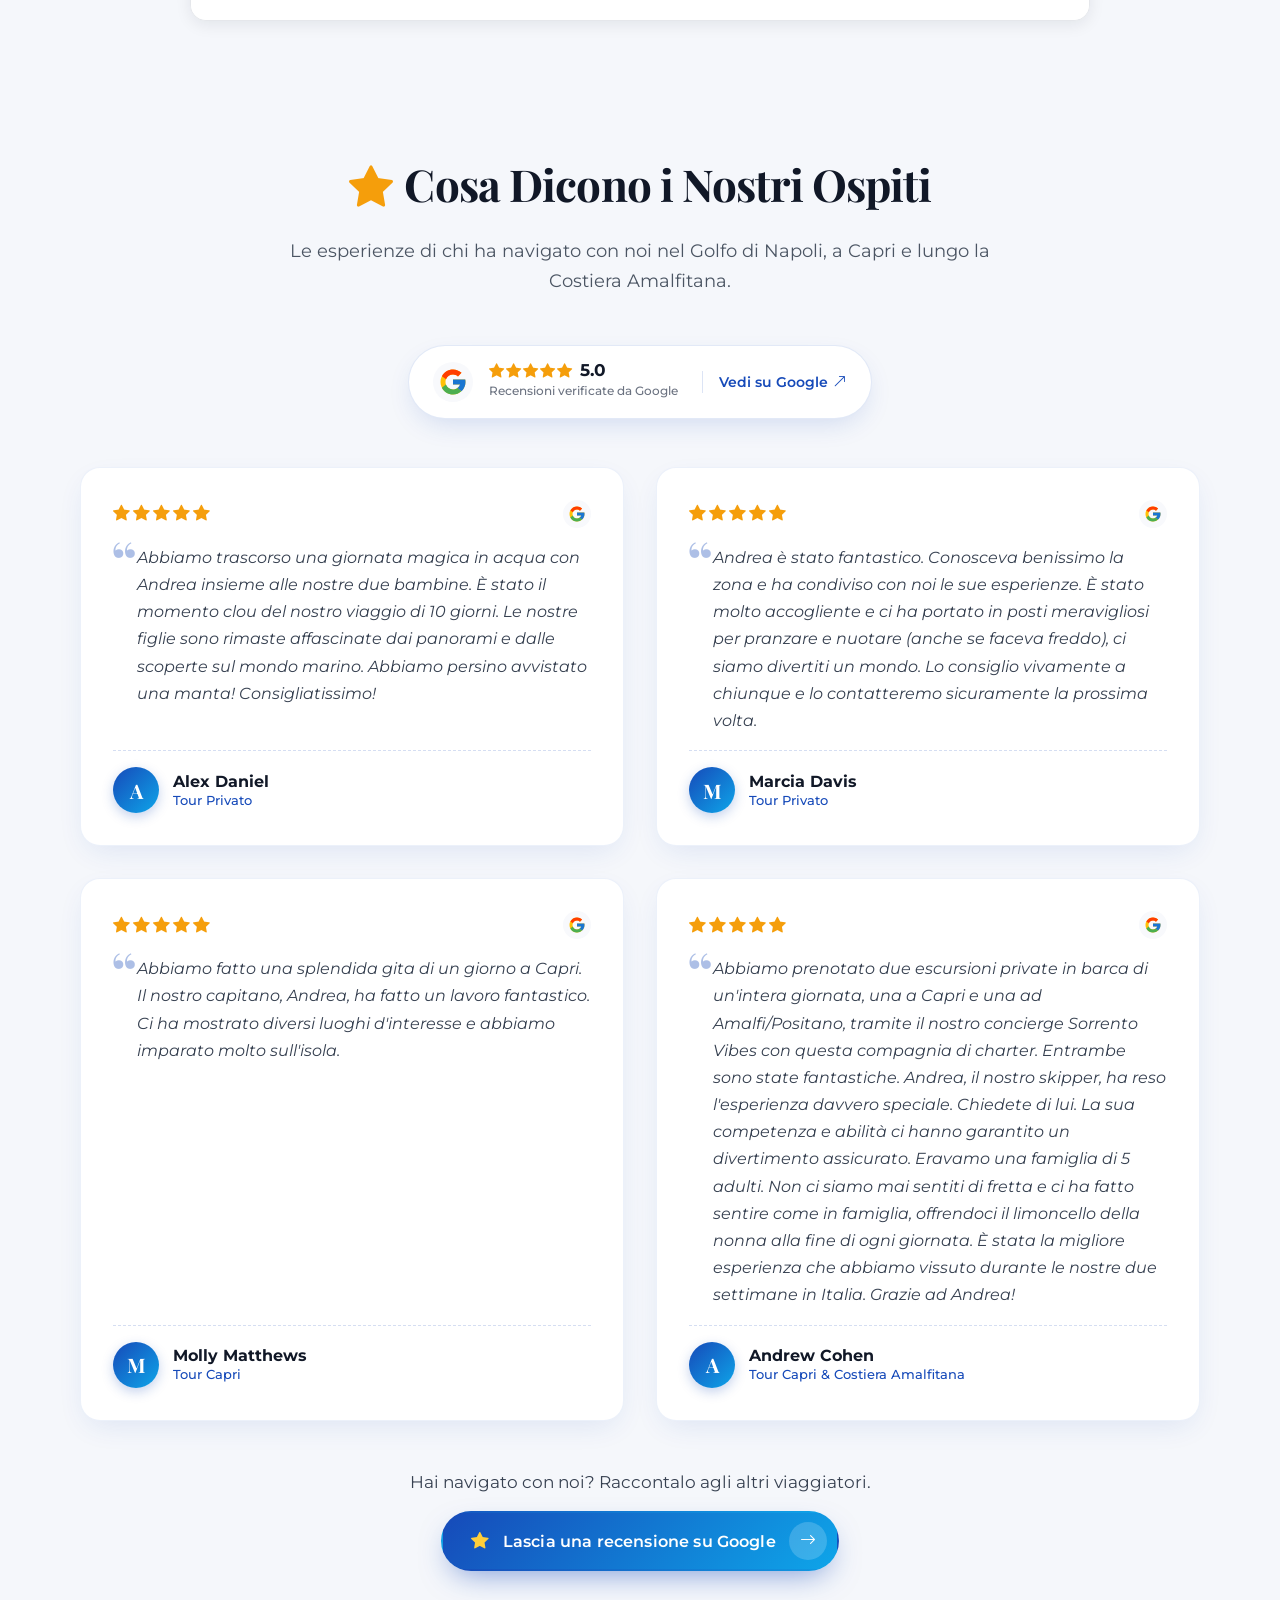
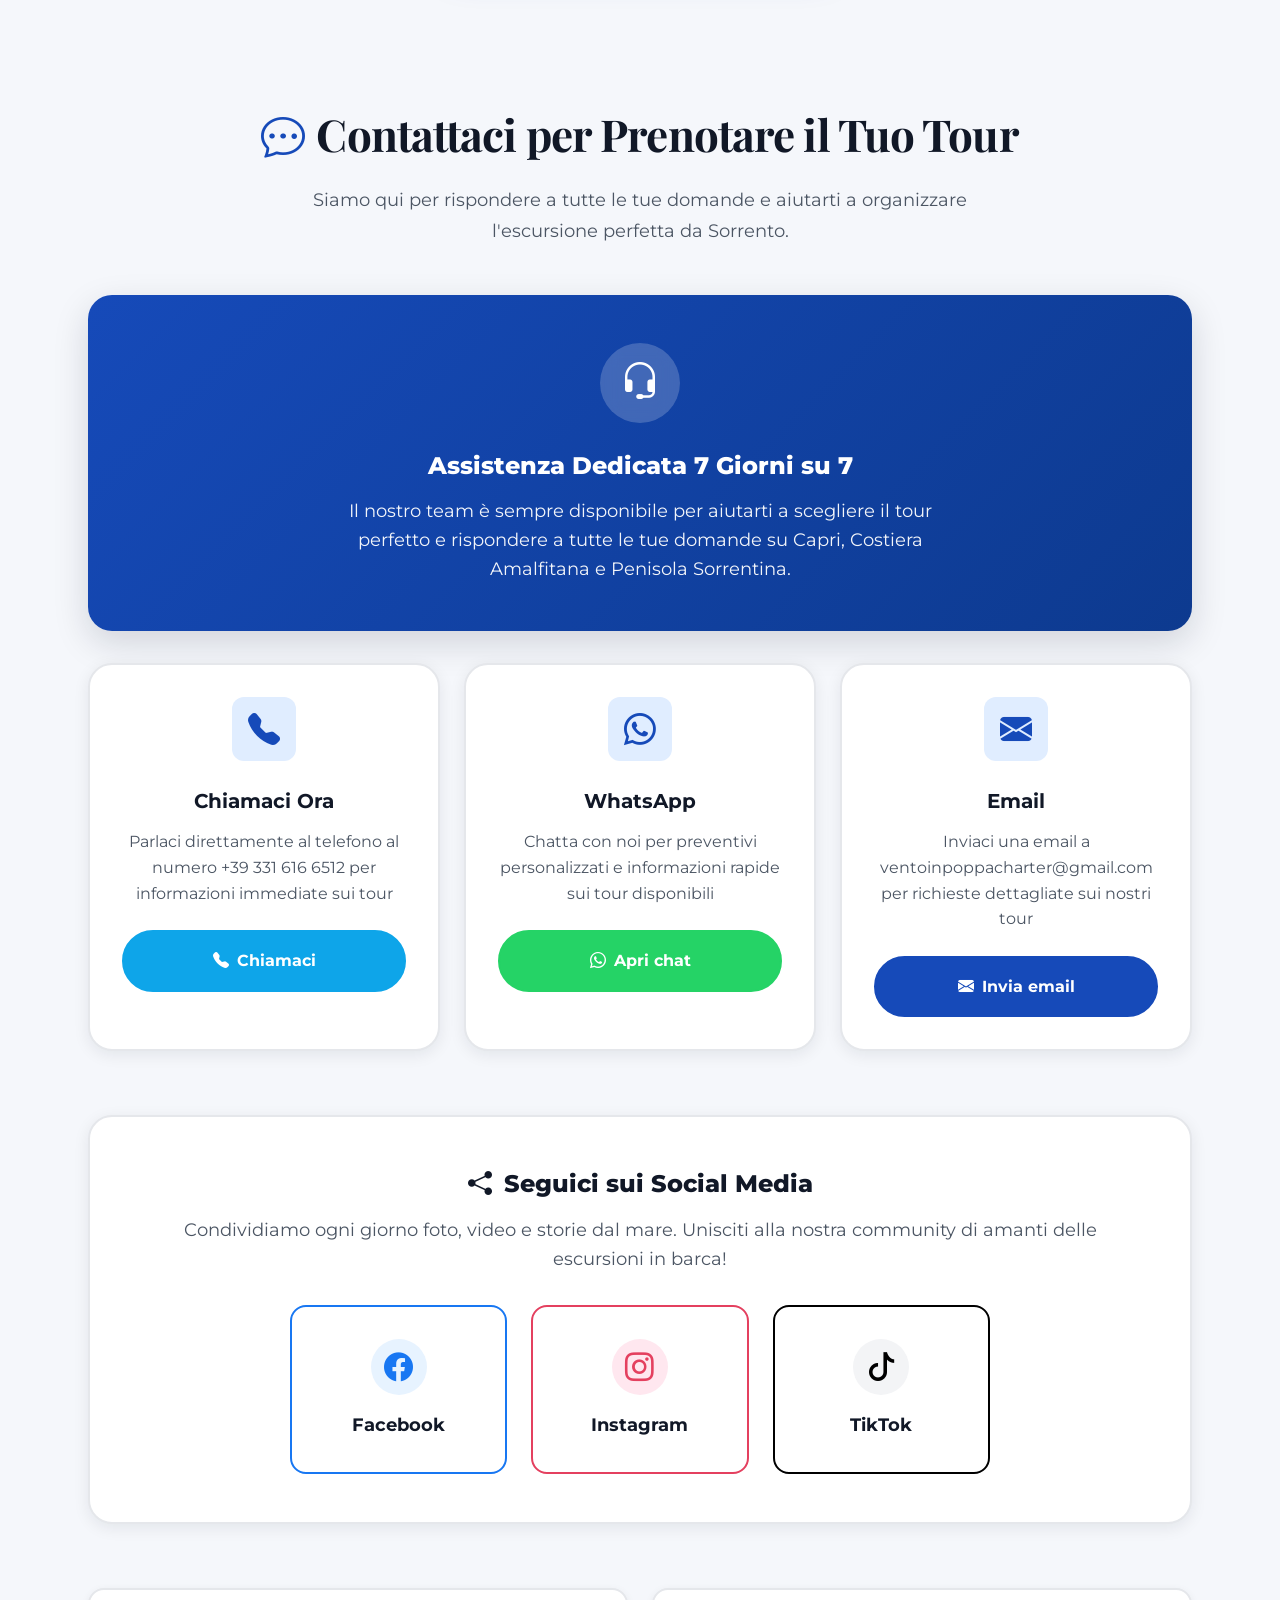
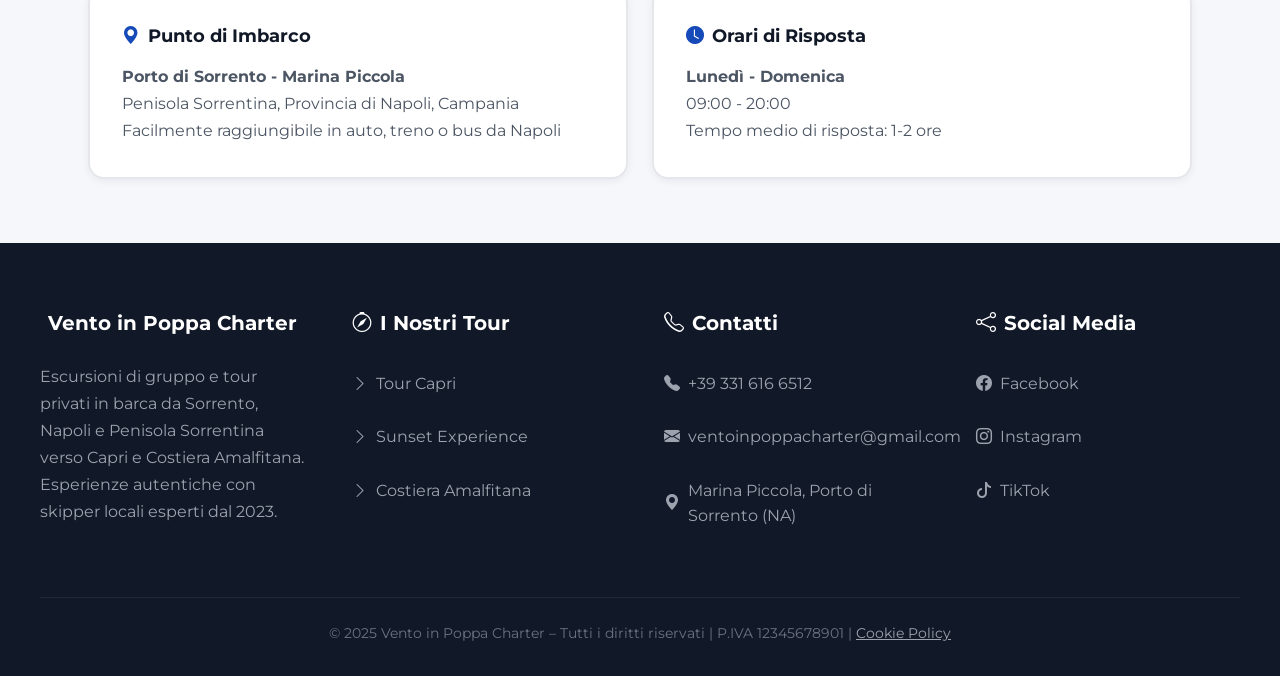
==== commit a29f2a65: "Add files via upload" ====
--- a/index.html
+++ b/index.html
@@ -24,18 +24,12 @@
   <meta name="description" content="Escursioni in barca Sorrento e Penisola Sorrentina: tour privati a Capri, Positano, Amalfi con skipper. Prezzi da €299. Max 7 persone. Prenota ora!" />
   <meta name="keywords" content="tour barca Sorrento, escursioni barca Capri, tour Costiera Amalfitana, gita barca Penisola Sorrentina, noleggio barca Sorrento, tour Grotta Azzurra, escursione Faraglioni, tour barca Positano, gita mare Amalfi, boat tour Sorrento, Capri boat trip, Amalfi Coast boat tour" />
   <meta name="author" content="Vento in Poppa Charter" />
-  <meta name="robots" content="index, follow" />
+  <meta name="robots" content="index, follow, max-image-preview:large, max-snippet:-1, max-video-preview:-1" />
   <meta name="geo.region" content="IT-NA" />
   <meta name="geo.placename" content="Sorrento" />
   <meta name="geo.position" content="40.6262;14.3757" />
   <meta name="ICBM" content="40.6262, 14.3757" />
   <link rel="canonical" href="https://www.ventoinpoppacharter.com/" />
-
-  <!-- Hreflang per Multilingua -->
-  <link rel="alternate" hreflang="it" href="https://www.ventoinpoppacharter.com/" />
-  <link rel="alternate" hreflang="en" href="https://www.ventoinpoppacharter.com/en/" />
-  <link rel="alternate" hreflang="es" href="https://www.ventoinpoppacharter.com/es/" />
-  <link rel="alternate" hreflang="x-default" href="https://www.ventoinpoppacharter.com/" />
 
   <!-- Open Graph / Facebook -->
   <meta property="og:type" content="website" />
@@ -163,6 +157,39 @@
           {"@type": "City", "name": "Praiano"},
           {"@type": "City", "name": "Massa Lubrense"},
           {"@type": "City", "name": "Vico Equense"}
+        ],
+        "aggregateRating": {
+          "@type": "AggregateRating",
+          "ratingValue": "5.0",
+          "bestRating": "5",
+          "worstRating": "1",
+          "reviewCount": "4"
+        },
+        "review": [
+          {
+            "@type": "Review",
+            "author": {"@type": "Person", "name": "Alex Daniel"},
+            "reviewRating": {"@type": "Rating", "ratingValue": "5", "bestRating": "5"},
+            "reviewBody": "We spent a magical day on the water with Andrea together with our two little girls. It was the highlight of our 10-day trip. Our daughters were fascinated by the views and the discoveries about marine life. We even spotted a manta ray! Highly recommended!"
+          },
+          {
+            "@type": "Review",
+            "author": {"@type": "Person", "name": "Marcia Davis"},
+            "reviewRating": {"@type": "Rating", "ratingValue": "5", "bestRating": "5"},
+            "reviewBody": "Andrea was fantastic. He knew the area really well and shared his experiences with us. He was very welcoming and took us to wonderful spots to have lunch and swim, we had a great time. I highly recommend him to anyone."
+          },
+          {
+            "@type": "Review",
+            "author": {"@type": "Person", "name": "Molly Matthews"},
+            "reviewRating": {"@type": "Rating", "ratingValue": "5", "bestRating": "5"},
+            "reviewBody": "We had a wonderful day trip to Capri. Our captain, Andrea, did a fantastic job. He showed us several points of interest and we learned a lot about the island."
+          },
+          {
+            "@type": "Review",
+            "author": {"@type": "Person", "name": "Andrew Cohen"},
+            "reviewRating": {"@type": "Rating", "ratingValue": "5", "bestRating": "5"},
+            "reviewBody": "We booked two full-day private boat trips, one to Capri and one to Amalfi/Positano, with this charter company. Both were fantastic. Andrea, our skipper, made the experience truly special. We never felt rushed and he made us feel like family. It was the best experience we had during our two weeks in Italy."
+          }
         ]
       },
       {
@@ -607,6 +634,148 @@
       </div>
     </section>
 
+    <!-- REVIEWS SECTION (TODO: sostituire con recensioni reali da Google Business Profile) -->
+    <section class="section reviews-home-section" id="recensioni" aria-labelledby="reviewsHomeTitle">
+      <h2 class="section-title scroll-reveal" id="reviewsHomeTitle">
+        <i class="bi bi-star-fill"></i> Cosa Dicono i Nostri Ospiti
+      </h2>
+      <p class="section-sub scroll-reveal" id="reviewsHomeIntro">
+        Le esperienze di chi ha navigato con noi nel Golfo di Napoli, a Capri e lungo la Costiera Amalfitana.
+      </p>
+
+      <!-- Badge Google Reviews -->
+      <a class="google-reviews-badge scroll-reveal" href="https://www.google.com/maps?cid=1915151950722862349" target="_blank" rel="noopener" aria-label="Vedi tutte le recensioni su Google">
+        <span class="google-logo" aria-hidden="true">
+          <svg viewBox="0 0 48 48" width="32" height="32">
+            <path fill="#FFC107" d="M43.611,20.083H42V20H24v8h11.303c-1.649,4.657-6.08,8-11.303,8c-6.627,0-12-5.373-12-12c0-6.627,5.373-12,12-12c3.059,0,5.842,1.154,7.961,3.039l5.657-5.657C34.046,6.053,29.268,4,24,4C12.955,4,4,12.955,4,24c0,11.045,8.955,20,20,20c11.045,0,20-8.955,20-20C44,22.659,43.862,21.35,43.611,20.083z"/>
+            <path fill="#FF3D00" d="M6.306,14.691l6.571,4.819C14.655,15.108,18.961,12,24,12c3.059,0,5.842,1.154,7.961,3.039l5.657-5.657C34.046,6.053,29.268,4,24,4C16.318,4,9.656,8.337,6.306,14.691z"/>
+            <path fill="#4CAF50" d="M24,44c5.166,0,9.86-1.977,13.409-5.192l-6.19-5.238C29.211,35.091,26.715,36,24,36c-5.202,0-9.619-3.317-11.283-7.946l-6.522,5.025C9.505,39.556,16.227,44,24,44z"/>
+            <path fill="#1976D2" d="M43.611,20.083H42V20H24v8h11.303c-0.792,2.237-2.231,4.166-4.087,5.571l0.003-0.002l6.19,5.238C36.971,39.205,44,34,44,24C44,22.659,43.862,21.35,43.611,20.083z"/>
+          </svg>
+        </span>
+        <div class="google-reviews-meta">
+          <div class="google-rating-line">
+            <span class="google-stars" aria-label="5 su 5">
+              <i class="bi bi-star-fill"></i><i class="bi bi-star-fill"></i><i class="bi bi-star-fill"></i><i class="bi bi-star-fill"></i><i class="bi bi-star-fill"></i>
+            </span>
+            <strong>5.0</strong>
+          </div>
+          <span class="google-reviews-source" data-translate="reviews_google_verified">Recensioni verificate da Google</span>
+        </div>
+        <span class="google-reviews-link">
+          <span data-translate="reviews_google_link">Vedi su Google</span> <i class="bi bi-arrow-up-right" aria-hidden="true"></i>
+        </span>
+      </a>
+
+      <div class="reviews-home-grid">
+        <article class="review-home-card scroll-reveal">
+          <div class="review-home-top">
+            <div class="review-home-stars" aria-label="5 stelle">
+              <i class="bi bi-star-fill"></i><i class="bi bi-star-fill"></i><i class="bi bi-star-fill"></i><i class="bi bi-star-fill"></i><i class="bi bi-star-fill"></i>
+            </div>
+            <span class="review-home-source" aria-label="Recensione da Google">
+              <svg viewBox="0 0 48 48" width="18" height="18" aria-hidden="true">
+                <path fill="#FFC107" d="M43.611,20.083H42V20H24v8h11.303c-1.649,4.657-6.08,8-11.303,8c-6.627,0-12-5.373-12-12c0-6.627,5.373-12,12-12c3.059,0,5.842,1.154,7.961,3.039l5.657-5.657C34.046,6.053,29.268,4,24,4C12.955,4,4,12.955,4,24c0,11.045,8.955,20,20,20c11.045,0,20-8.955,20-20C44,22.659,43.862,21.35,43.611,20.083z"/>
+                <path fill="#FF3D00" d="M6.306,14.691l6.571,4.819C14.655,15.108,18.961,12,24,12c3.059,0,5.842,1.154,7.961,3.039l5.657-5.657C34.046,6.053,29.268,4,24,4C16.318,4,9.656,8.337,6.306,14.691z"/>
+                <path fill="#4CAF50" d="M24,44c5.166,0,9.86-1.977,13.409-5.192l-6.19-5.238C29.211,35.091,26.715,36,24,36c-5.202,0-9.619-3.317-11.283-7.946l-6.522,5.025C9.505,39.556,16.227,44,24,44z"/>
+                <path fill="#1976D2" d="M43.611,20.083H42V20H24v8h11.303c-0.792,2.237-2.231,4.166-4.087,5.571l0.003-0.002l6.19,5.238C36.971,39.205,44,34,44,24C44,22.659,43.862,21.35,43.611,20.083z"/>
+              </svg>
+            </span>
+          </div>
+          <p class="review-home-text" data-translate="review1_text">Abbiamo trascorso una giornata magica in acqua con Andrea insieme alle nostre due bambine. È stato il momento clou del nostro viaggio di 10 giorni. Le nostre figlie sono rimaste affascinate dai panorami e dalle scoperte sul mondo marino. Abbiamo persino avvistato una manta! Consigliatissimo!</p>
+          <div class="review-home-author">
+            <div class="review-home-avatar" aria-hidden="true">A</div>
+            <div>
+              <strong>Alex Daniel</strong>
+              <span data-translate="review1_tour">Tour Privato</span>
+            </div>
+          </div>
+        </article>
+
+        <article class="review-home-card scroll-reveal">
+          <div class="review-home-top">
+            <div class="review-home-stars" aria-label="5 stelle">
+              <i class="bi bi-star-fill"></i><i class="bi bi-star-fill"></i><i class="bi bi-star-fill"></i><i class="bi bi-star-fill"></i><i class="bi bi-star-fill"></i>
+            </div>
+            <span class="review-home-source" aria-label="Recensione da Google">
+              <svg viewBox="0 0 48 48" width="18" height="18" aria-hidden="true">
+                <path fill="#FFC107" d="M43.611,20.083H42V20H24v8h11.303c-1.649,4.657-6.08,8-11.303,8c-6.627,0-12-5.373-12-12c0-6.627,5.373-12,12-12c3.059,0,5.842,1.154,7.961,3.039l5.657-5.657C34.046,6.053,29.268,4,24,4C12.955,4,4,12.955,4,24c0,11.045,8.955,20,20,20c11.045,0,20-8.955,20-20C44,22.659,43.862,21.35,43.611,20.083z"/>
+                <path fill="#FF3D00" d="M6.306,14.691l6.571,4.819C14.655,15.108,18.961,12,24,12c3.059,0,5.842,1.154,7.961,3.039l5.657-5.657C34.046,6.053,29.268,4,24,4C16.318,4,9.656,8.337,6.306,14.691z"/>
+                <path fill="#4CAF50" d="M24,44c5.166,0,9.86-1.977,13.409-5.192l-6.19-5.238C29.211,35.091,26.715,36,24,36c-5.202,0-9.619-3.317-11.283-7.946l-6.522,5.025C9.505,39.556,16.227,44,24,44z"/>
+                <path fill="#1976D2" d="M43.611,20.083H42V20H24v8h11.303c-0.792,2.237-2.231,4.166-4.087,5.571l0.003-0.002l6.19,5.238C36.971,39.205,44,34,44,24C44,22.659,43.862,21.35,43.611,20.083z"/>
+              </svg>
+            </span>
+          </div>
+          <p class="review-home-text" data-translate="review2_text">Andrea è stato fantastico. Conosceva benissimo la zona e ha condiviso con noi le sue esperienze. È stato molto accogliente e ci ha portato in posti meravigliosi per pranzare e nuotare (anche se faceva freddo), ci siamo divertiti un mondo. Lo consiglio vivamente a chiunque e lo contatteremo sicuramente la prossima volta.</p>
+          <div class="review-home-author">
+            <div class="review-home-avatar" aria-hidden="true">M</div>
+            <div>
+              <strong>Marcia Davis</strong>
+              <span data-translate="review2_tour">Tour Privato</span>
+            </div>
+          </div>
+        </article>
+
+        <article class="review-home-card scroll-reveal">
+          <div class="review-home-top">
+            <div class="review-home-stars" aria-label="5 stelle">
+              <i class="bi bi-star-fill"></i><i class="bi bi-star-fill"></i><i class="bi bi-star-fill"></i><i class="bi bi-star-fill"></i><i class="bi bi-star-fill"></i>
+            </div>
+            <span class="review-home-source" aria-label="Recensione da Google">
+              <svg viewBox="0 0 48 48" width="18" height="18" aria-hidden="true">
+                <path fill="#FFC107" d="M43.611,20.083H42V20H24v8h11.303c-1.649,4.657-6.08,8-11.303,8c-6.627,0-12-5.373-12-12c0-6.627,5.373-12,12-12c3.059,0,5.842,1.154,7.961,3.039l5.657-5.657C34.046,6.053,29.268,4,24,4C12.955,4,4,12.955,4,24c0,11.045,8.955,20,20,20c11.045,0,20-8.955,20-20C44,22.659,43.862,21.35,43.611,20.083z"/>
+                <path fill="#FF3D00" d="M6.306,14.691l6.571,4.819C14.655,15.108,18.961,12,24,12c3.059,0,5.842,1.154,7.961,3.039l5.657-5.657C34.046,6.053,29.268,4,24,4C16.318,4,9.656,8.337,6.306,14.691z"/>
+                <path fill="#4CAF50" d="M24,44c5.166,0,9.86-1.977,13.409-5.192l-6.19-5.238C29.211,35.091,26.715,36,24,36c-5.202,0-9.619-3.317-11.283-7.946l-6.522,5.025C9.505,39.556,16.227,44,24,44z"/>
+                <path fill="#1976D2" d="M43.611,20.083H42V20H24v8h11.303c-0.792,2.237-2.231,4.166-4.087,5.571l0.003-0.002l6.19,5.238C36.971,39.205,44,34,44,24C44,22.659,43.862,21.35,43.611,20.083z"/>
+              </svg>
+            </span>
+          </div>
+          <p class="review-home-text" data-translate="review3_text">Abbiamo fatto una splendida gita di un giorno a Capri. Il nostro capitano, Andrea, ha fatto un lavoro fantastico. Ci ha mostrato diversi luoghi d'interesse e abbiamo imparato molto sull'isola.</p>
+          <div class="review-home-author">
+            <div class="review-home-avatar" aria-hidden="true">M</div>
+            <div>
+              <strong>Molly Matthews</strong>
+              <span data-translate="review3_tour">Tour Capri</span>
+            </div>
+          </div>
+        </article>
+
+        <article class="review-home-card scroll-reveal">
+          <div class="review-home-top">
+            <div class="review-home-stars" aria-label="5 stelle">
+              <i class="bi bi-star-fill"></i><i class="bi bi-star-fill"></i><i class="bi bi-star-fill"></i><i class="bi bi-star-fill"></i><i class="bi bi-star-fill"></i>
+            </div>
+            <span class="review-home-source" aria-label="Recensione da Google">
+              <svg viewBox="0 0 48 48" width="18" height="18" aria-hidden="true">
+                <path fill="#FFC107" d="M43.611,20.083H42V20H24v8h11.303c-1.649,4.657-6.08,8-11.303,8c-6.627,0-12-5.373-12-12c0-6.627,5.373-12,12-12c3.059,0,5.842,1.154,7.961,3.039l5.657-5.657C34.046,6.053,29.268,4,24,4C12.955,4,4,12.955,4,24c0,11.045,8.955,20,20,20c11.045,0,20-8.955,20-20C44,22.659,43.862,21.35,43.611,20.083z"/>
+                <path fill="#FF3D00" d="M6.306,14.691l6.571,4.819C14.655,15.108,18.961,12,24,12c3.059,0,5.842,1.154,7.961,3.039l5.657-5.657C34.046,6.053,29.268,4,24,4C16.318,4,9.656,8.337,6.306,14.691z"/>
+                <path fill="#4CAF50" d="M24,44c5.166,0,9.86-1.977,13.409-5.192l-6.19-5.238C29.211,35.091,26.715,36,24,36c-5.202,0-9.619-3.317-11.283-7.946l-6.522,5.025C9.505,39.556,16.227,44,24,44z"/>
+                <path fill="#1976D2" d="M43.611,20.083H42V20H24v8h11.303c-0.792,2.237-2.231,4.166-4.087,5.571l0.003-0.002l6.19,5.238C36.971,39.205,44,34,44,24C44,22.659,43.862,21.35,43.611,20.083z"/>
+              </svg>
+            </span>
+          </div>
+          <p class="review-home-text" data-translate="review4_text">Abbiamo prenotato due escursioni private in barca di un'intera giornata, una a Capri e una ad Amalfi/Positano, tramite il nostro concierge Sorrento Vibes con questa compagnia di charter. Entrambe sono state fantastiche. Andrea, il nostro skipper, ha reso l'esperienza davvero speciale. Chiedete di lui. La sua competenza e abilità ci hanno garantito un divertimento assicurato. Eravamo una famiglia di 5 adulti. Non ci siamo mai sentiti di fretta e ci ha fatto sentire come in famiglia, offrendoci il limoncello della nonna alla fine di ogni giornata. È stata la migliore esperienza che abbiamo vissuto durante le nostre due settimane in Italia. Grazie ad Andrea!</p>
+          <div class="review-home-author">
+            <div class="review-home-avatar" aria-hidden="true">A</div>
+            <div>
+              <strong>Andrew Cohen</strong>
+              <span data-translate="review4_tour">Tour Capri &amp; Costiera Amalfitana</span>
+            </div>
+          </div>
+        </article>
+      </div>
+
+      <!-- CTA: Lascia una recensione su Google -->
+      <div class="reviews-leave-wrap scroll-reveal">
+        <p class="reviews-leave-prompt" data-translate="reviews_leave_prompt">Hai navigato con noi? Raccontalo agli altri viaggiatori.</p>
+        <a class="reviews-leave-cta" href="https://www.google.com/maps?cid=1915151950722862349" target="_blank" rel="noopener" aria-label="Lascia una recensione su Google" data-translate-aria="reviews_leave_aria">
+          <i class="bi bi-star-fill reviews-leave-star" aria-hidden="true"></i>
+          <span data-translate="reviews_leave_btn">Lascia una recensione su Google</span>
+          <span class="reviews-leave-arrow" aria-hidden="true"><i class="bi bi-arrow-right"></i></span>
+        </a>
+      </div>
+    </section>
+
     <!-- CONTACT SECTION -->
     <section class="section" id="contatti">
       <h2 class="section-title scroll-reveal" id="contactTitle">
@@ -789,7 +958,7 @@
 
     <div class="footer-bottom">
       <span id="copyright">© 2023-2026 Vento in Poppa Charter – Tutti i diritti riservati | P.IVA  |</span>
-      <a href="cookie-policy.html" id="cookieLink">Cookie Policy</a>
+      <a href="/cookie-policy.html" id="cookieLink">Cookie Policy</a>
     </div>
   </footer>
 
--- a/css/index.css
+++ b/css/index.css
@@ -582,6 +582,401 @@
   transform: scale(1);
 }
 
+/* ==================== REVIEWS HOME SECTION ==================== */
+.reviews-home-section {
+  background: transparent;
+  position: relative;
+}
+
+.reviews-home-section .section-title i {
+  color: #f59e0b;
+}
+
+/* Badge Google centrale sopra alla grid */
+.google-reviews-badge {
+  display: inline-flex;
+  align-items: center;
+  gap: 1rem;
+  margin: var(--spacing-xl) auto 0;
+  padding: 1rem 1.5rem;
+  background: white;
+  border: 1px solid rgba(22, 74, 185, 0.12);
+  border-radius: 999px;
+  box-shadow: 0 10px 28px -8px rgba(22, 74, 185, 0.18);
+  text-decoration: none;
+  color: inherit;
+  transition: transform 0.3s ease, box-shadow 0.3s ease, border-color 0.3s ease;
+  position: relative;
+}
+
+.reviews-home-section .google-reviews-badge {
+  display: flex;
+  width: fit-content;
+  max-width: 100%;
+}
+
+/* Wrapper centrale per badge */
+.reviews-home-section {
+  text-align: center;
+}
+
+.reviews-home-section .section-title,
+.reviews-home-section .section-sub {
+  text-align: center;
+}
+
+.google-reviews-badge:hover {
+  transform: translateY(-2px);
+  box-shadow: 0 14px 36px -8px rgba(22, 74, 185, 0.28);
+  border-color: rgba(22, 74, 185, 0.25);
+}
+
+.google-logo {
+  width: 40px;
+  height: 40px;
+  display: inline-flex;
+  align-items: center;
+  justify-content: center;
+  flex-shrink: 0;
+  background: var(--bg-color, #F8F9FC);
+  border-radius: 50%;
+  padding: 5px;
+}
+
+.google-logo svg {
+  width: 100%;
+  height: 100%;
+  display: block;
+}
+
+.google-reviews-meta {
+  display: flex;
+  flex-direction: column;
+  gap: 0.15rem;
+  text-align: left;
+  min-width: 0;
+}
+
+.google-rating-line {
+  display: flex;
+  align-items: center;
+  gap: 0.5rem;
+}
+
+.google-stars {
+  display: inline-flex;
+  gap: 2px;
+  color: #f59e0b;
+  font-size: 0.95rem;
+  line-height: 1;
+}
+
+.google-rating-line strong {
+  font-size: 1.05rem;
+  font-weight: 700;
+  color: var(--gray-900);
+  line-height: 1;
+}
+
+.google-reviews-source {
+  font-size: 0.78rem;
+  color: var(--gray-500);
+  font-weight: 500;
+  white-space: nowrap;
+}
+
+.google-reviews-link {
+  display: inline-flex;
+  align-items: center;
+  gap: 0.3rem;
+  padding-left: 1rem;
+  margin-left: 0.5rem;
+  border-left: 1px solid rgba(22, 74, 185, 0.15);
+  font-size: 0.88rem;
+  font-weight: 600;
+  color: var(--primary-blue);
+  white-space: nowrap;
+}
+
+.google-reviews-badge:hover .google-reviews-link {
+  color: var(--primary-blue-dark);
+}
+
+.google-reviews-link i {
+  font-size: 0.85rem;
+  transition: transform 0.25s ease;
+}
+
+.google-reviews-badge:hover .google-reviews-link i {
+  transform: translate(2px, -2px);
+}
+
+.reviews-home-grid {
+  max-width: 1200px;
+  margin: var(--spacing-2xl) auto 0;
+  display: grid;
+  grid-template-columns: repeat(2, 1fr);
+  gap: var(--spacing-xl);
+  padding: 0 var(--spacing-md);
+  text-align: left;
+}
+
+/* Top di ogni card: stelle + logo Google */
+.review-home-top {
+  display: flex;
+  align-items: center;
+  justify-content: space-between;
+  gap: 0.75rem;
+}
+
+.review-home-source {
+  display: inline-flex;
+  align-items: center;
+  justify-content: center;
+  width: 28px;
+  height: 28px;
+  background: var(--bg-color, #F8F9FC);
+  border-radius: 50%;
+  padding: 5px;
+  flex-shrink: 0;
+}
+
+.review-home-source svg {
+  width: 100%;
+  height: 100%;
+  display: block;
+}
+
+.review-home-card {
+  background: white;
+  padding: 2rem;
+  border-radius: 20px;
+  box-shadow: 0 10px 30px -8px rgba(22, 74, 185, 0.12);
+  border: 1px solid rgba(22, 74, 185, 0.08);
+  display: flex;
+  flex-direction: column;
+  gap: 1rem;
+  transition: transform 0.35s cubic-bezier(0.4, 0, 0.2, 1),
+              box-shadow 0.35s cubic-bezier(0.4, 0, 0.2, 1);
+  position: relative;
+}
+
+.review-home-card:hover {
+  transform: translateY(-6px);
+  box-shadow: 0 20px 40px -10px rgba(22, 74, 185, 0.22);
+}
+
+.review-home-stars {
+  display: inline-flex;
+  gap: 3px;
+  color: #f59e0b;
+  font-size: 1.05rem;
+  line-height: 1;
+}
+
+.review-home-text {
+  color: var(--gray-700);
+  font-size: 1rem;
+  line-height: 1.7;
+  margin: 0;
+  font-style: italic;
+  position: relative;
+  padding-left: 1.5rem;
+  flex: 1;
+}
+
+.review-home-text::before {
+  content: '\201C';
+  position: absolute;
+  left: -0.1rem;
+  top: -0.75rem;
+  font-family: 'Playfair Display', Georgia, serif;
+  font-size: 3.5rem;
+  color: var(--primary-blue);
+  line-height: 1;
+  opacity: 0.35;
+  font-style: normal;
+  font-weight: 700;
+}
+
+.review-home-author {
+  display: flex;
+  align-items: center;
+  gap: 0.9rem;
+  margin-top: auto;
+  padding-top: 1rem;
+  border-top: 1px dashed rgba(22, 74, 185, 0.18);
+}
+
+.review-home-avatar {
+  width: 46px;
+  height: 46px;
+  border-radius: 50%;
+  background: linear-gradient(135deg, var(--primary-blue) 0%, var(--secondary-blue) 100%);
+  color: white;
+  display: flex;
+  align-items: center;
+  justify-content: center;
+  font-family: 'Playfair Display', Georgia, serif;
+  font-weight: 700;
+  font-size: 1.25rem;
+  flex-shrink: 0;
+  box-shadow: 0 4px 12px rgba(22, 74, 185, 0.25);
+}
+
+.review-home-author > div {
+  display: flex;
+  flex-direction: column;
+  min-width: 0;
+  line-height: 1.35;
+}
+
+.review-home-author strong {
+  font-size: 0.98rem;
+  color: var(--gray-900);
+  font-weight: 700;
+}
+
+.review-home-author span {
+  font-size: 0.82rem;
+  color: var(--primary-blue);
+  font-weight: 500;
+}
+
+/* CTA: Lascia una recensione su Google */
+.reviews-leave-wrap {
+  margin: var(--spacing-2xl) auto 0;
+  text-align: center;
+}
+
+.reviews-leave-prompt {
+  font-size: 1.05rem;
+  color: var(--gray-700);
+  margin: 0 0 var(--spacing-md);
+}
+
+.reviews-leave-cta {
+  display: inline-flex;
+  align-items: center;
+  gap: 0.85rem;
+  padding: 0.55rem 0.6rem 0.55rem 1.75rem;
+  background: linear-gradient(135deg, var(--primary-blue) 0%, var(--secondary-blue) 100%);
+  color: #fff;
+  font-family: 'Montserrat', system-ui, sans-serif;
+  font-size: 1.02rem;
+  font-weight: 600;
+  letter-spacing: 0.01em;
+  text-decoration: none;
+  border-radius: var(--radius-full);
+  box-shadow: 0 12px 30px -10px rgba(22, 74, 185, 0.55);
+  border: 2px solid transparent;
+  transition: all var(--transition-slow);
+}
+
+.reviews-leave-star {
+  color: #ffce3a;
+  font-size: 1.1rem;
+}
+
+.reviews-leave-arrow {
+  display: inline-flex;
+  align-items: center;
+  justify-content: center;
+  width: 38px;
+  height: 38px;
+  border-radius: 50%;
+  background: rgba(255, 255, 255, 0.18);
+  font-size: 1rem;
+  transition: transform var(--transition-slow), background var(--transition-slow);
+}
+
+.reviews-leave-cta:hover {
+  transform: translateY(-3px);
+  box-shadow: 0 18px 42px -10px rgba(22, 74, 185, 0.65);
+}
+
+.reviews-leave-cta:hover .reviews-leave-arrow {
+  background: rgba(255, 255, 255, 0.32);
+  transform: translateX(3px);
+}
+
+.reviews-leave-cta:focus-visible {
+  outline: 3px solid var(--primary-blue-light);
+  outline-offset: 3px;
+}
+
+/* Tablet: 2 colonne piene */
+@media (max-width: 991px) {
+  .reviews-home-grid {
+    gap: var(--spacing-lg);
+  }
+  .review-home-card {
+    padding: 1.75rem;
+  }
+}
+
+/* Mobile: 1 colonna + badge Google compatto */
+@media (max-width: 768px) {
+  .reviews-home-grid {
+    grid-template-columns: 1fr;
+    gap: var(--spacing-md);
+    margin-top: var(--spacing-lg);
+    padding: 0;
+  }
+  .review-home-card {
+    padding: 1.5rem 1.35rem;
+    border-radius: 16px;
+  }
+  .review-home-text {
+    font-size: 0.95rem;
+    padding-left: 1.25rem;
+  }
+  .review-home-text::before {
+    font-size: 2.8rem;
+  }
+  .review-home-avatar {
+    width: 42px;
+    height: 42px;
+    font-size: 1.1rem;
+  }
+  /* Badge Google: stack verticale su mobile */
+  .reviews-home-section .google-reviews-badge {
+    flex-direction: column;
+    gap: 0.6rem;
+    padding: 1rem 1.25rem;
+    border-radius: 18px;
+    max-width: 280px;
+  }
+  .google-reviews-meta {
+    text-align: center;
+    align-items: center;
+  }
+  .google-rating-line {
+    justify-content: center;
+  }
+  .google-reviews-link {
+    padding-left: 0;
+    margin-left: 0;
+    border-left: none;
+    border-top: 1px solid rgba(22, 74, 185, 0.15);
+    padding-top: 0.6rem;
+    margin-top: 0.2rem;
+    width: 100%;
+    justify-content: center;
+  }
+  .review-home-source {
+    width: 24px;
+    height: 24px;
+    padding: 3px;
+  }
+}
+
+@media (max-width: 480px) {
+  .reviews-home-section .google-reviews-badge {
+    margin: var(--spacing-lg) auto 0;
+  }
+}
+
 /* ==================== CONTACT SECTION ==================== */
 
 .contact-layout {
--- a/css/index.css
+++ b/css/index.css
@@ -582,6 +582,401 @@
   transform: scale(1);
 }
 
+/* ==================== REVIEWS HOME SECTION ==================== */
+.reviews-home-section {
+  background: transparent;
+  position: relative;
+}
+
+.reviews-home-section .section-title i {
+  color: #f59e0b;
+}
+
+/* Badge Google centrale sopra alla grid */
+.google-reviews-badge {
+  display: inline-flex;
+  align-items: center;
+  gap: 1rem;
+  margin: var(--spacing-xl) auto 0;
+  padding: 1rem 1.5rem;
+  background: white;
+  border: 1px solid rgba(22, 74, 185, 0.12);
+  border-radius: 999px;
+  box-shadow: 0 10px 28px -8px rgba(22, 74, 185, 0.18);
+  text-decoration: none;
+  color: inherit;
+  transition: transform 0.3s ease, box-shadow 0.3s ease, border-color 0.3s ease;
+  position: relative;
+}
+
+.reviews-home-section .google-reviews-badge {
+  display: flex;
+  width: fit-content;
+  max-width: 100%;
+}
+
+/* Wrapper centrale per badge */
+.reviews-home-section {
+  text-align: center;
+}
+
+.reviews-home-section .section-title,
+.reviews-home-section .section-sub {
+  text-align: center;
+}
+
+.google-reviews-badge:hover {
+  transform: translateY(-2px);
+  box-shadow: 0 14px 36px -8px rgba(22, 74, 185, 0.28);
+  border-color: rgba(22, 74, 185, 0.25);
+}
+
+.google-logo {
+  width: 40px;
+  height: 40px;
+  display: inline-flex;
+  align-items: center;
+  justify-content: center;
+  flex-shrink: 0;
+  background: var(--bg-color, #F8F9FC);
+  border-radius: 50%;
+  padding: 5px;
+}
+
+.google-logo svg {
+  width: 100%;
+  height: 100%;
+  display: block;
+}
+
+.google-reviews-meta {
+  display: flex;
+  flex-direction: column;
+  gap: 0.15rem;
+  text-align: left;
+  min-width: 0;
+}
+
+.google-rating-line {
+  display: flex;
+  align-items: center;
+  gap: 0.5rem;
+}
+
+.google-stars {
+  display: inline-flex;
+  gap: 2px;
+  color: #f59e0b;
+  font-size: 0.95rem;
+  line-height: 1;
+}
+
+.google-rating-line strong {
+  font-size: 1.05rem;
+  font-weight: 700;
+  color: var(--gray-900);
+  line-height: 1;
+}
+
+.google-reviews-source {
+  font-size: 0.78rem;
+  color: var(--gray-500);
+  font-weight: 500;
+  white-space: nowrap;
+}
+
+.google-reviews-link {
+  display: inline-flex;
+  align-items: center;
+  gap: 0.3rem;
+  padding-left: 1rem;
+  margin-left: 0.5rem;
+  border-left: 1px solid rgba(22, 74, 185, 0.15);
+  font-size: 0.88rem;
+  font-weight: 600;
+  color: var(--primary-blue);
+  white-space: nowrap;
+}
+
+.google-reviews-badge:hover .google-reviews-link {
+  color: var(--primary-blue-dark);
+}
+
+.google-reviews-link i {
+  font-size: 0.85rem;
+  transition: transform 0.25s ease;
+}
+
+.google-reviews-badge:hover .google-reviews-link i {
+  transform: translate(2px, -2px);
+}
+
+.reviews-home-grid {
+  max-width: 1200px;
+  margin: var(--spacing-2xl) auto 0;
+  display: grid;
+  grid-template-columns: repeat(2, 1fr);
+  gap: var(--spacing-xl);
+  padding: 0 var(--spacing-md);
+  text-align: left;
+}
+
+/* Top di ogni card: stelle + logo Google */
+.review-home-top {
+  display: flex;
+  align-items: center;
+  justify-content: space-between;
+  gap: 0.75rem;
+}
+
+.review-home-source {
+  display: inline-flex;
+  align-items: center;
+  justify-content: center;
+  width: 28px;
+  height: 28px;
+  background: var(--bg-color, #F8F9FC);
+  border-radius: 50%;
+  padding: 5px;
+  flex-shrink: 0;
+}
+
+.review-home-source svg {
+  width: 100%;
+  height: 100%;
+  display: block;
+}
+
+.review-home-card {
+  background: white;
+  padding: 2rem;
+  border-radius: 20px;
+  box-shadow: 0 10px 30px -8px rgba(22, 74, 185, 0.12);
+  border: 1px solid rgba(22, 74, 185, 0.08);
+  display: flex;
+  flex-direction: column;
+  gap: 1rem;
+  transition: transform 0.35s cubic-bezier(0.4, 0, 0.2, 1),
+              box-shadow 0.35s cubic-bezier(0.4, 0, 0.2, 1);
+  position: relative;
+}
+
+.review-home-card:hover {
+  transform: translateY(-6px);
+  box-shadow: 0 20px 40px -10px rgba(22, 74, 185, 0.22);
+}
+
+.review-home-stars {
+  display: inline-flex;
+  gap: 3px;
+  color: #f59e0b;
+  font-size: 1.05rem;
+  line-height: 1;
+}
+
+.review-home-text {
+  color: var(--gray-700);
+  font-size: 1rem;
+  line-height: 1.7;
+  margin: 0;
+  font-style: italic;
+  position: relative;
+  padding-left: 1.5rem;
+  flex: 1;
+}
+
+.review-home-text::before {
+  content: '\201C';
+  position: absolute;
+  left: -0.1rem;
+  top: -0.75rem;
+  font-family: 'Playfair Display', Georgia, serif;
+  font-size: 3.5rem;
+  color: var(--primary-blue);
+  line-height: 1;
+  opacity: 0.35;
+  font-style: normal;
+  font-weight: 700;
+}
+
+.review-home-author {
+  display: flex;
+  align-items: center;
+  gap: 0.9rem;
+  margin-top: auto;
+  padding-top: 1rem;
+  border-top: 1px dashed rgba(22, 74, 185, 0.18);
+}
+
+.review-home-avatar {
+  width: 46px;
+  height: 46px;
+  border-radius: 50%;
+  background: linear-gradient(135deg, var(--primary-blue) 0%, var(--secondary-blue) 100%);
+  color: white;
+  display: flex;
+  align-items: center;
+  justify-content: center;
+  font-family: 'Playfair Display', Georgia, serif;
+  font-weight: 700;
+  font-size: 1.25rem;
+  flex-shrink: 0;
+  box-shadow: 0 4px 12px rgba(22, 74, 185, 0.25);
+}
+
+.review-home-author > div {
+  display: flex;
+  flex-direction: column;
+  min-width: 0;
+  line-height: 1.35;
+}
+
+.review-home-author strong {
+  font-size: 0.98rem;
+  color: var(--gray-900);
+  font-weight: 700;
+}
+
+.review-home-author span {
+  font-size: 0.82rem;
+  color: var(--primary-blue);
+  font-weight: 500;
+}
+
+/* CTA: Lascia una recensione su Google */
+.reviews-leave-wrap {
+  margin: var(--spacing-2xl) auto 0;
+  text-align: center;
+}
+
+.reviews-leave-prompt {
+  font-size: 1.05rem;
+  color: var(--gray-700);
+  margin: 0 0 var(--spacing-md);
+}
+
+.reviews-leave-cta {
+  display: inline-flex;
+  align-items: center;
+  gap: 0.85rem;
+  padding: 0.55rem 0.6rem 0.55rem 1.75rem;
+  background: linear-gradient(135deg, var(--primary-blue) 0%, var(--secondary-blue) 100%);
+  color: #fff;
+  font-family: 'Montserrat', system-ui, sans-serif;
+  font-size: 1.02rem;
+  font-weight: 600;
+  letter-spacing: 0.01em;
+  text-decoration: none;
+  border-radius: var(--radius-full);
+  box-shadow: 0 12px 30px -10px rgba(22, 74, 185, 0.55);
+  border: 2px solid transparent;
+  transition: all var(--transition-slow);
+}
+
+.reviews-leave-star {
+  color: #ffce3a;
+  font-size: 1.1rem;
+}
+
+.reviews-leave-arrow {
+  display: inline-flex;
+  align-items: center;
+  justify-content: center;
+  width: 38px;
+  height: 38px;
+  border-radius: 50%;
+  background: rgba(255, 255, 255, 0.18);
+  font-size: 1rem;
+  transition: transform var(--transition-slow), background var(--transition-slow);
+}
+
+.reviews-leave-cta:hover {
+  transform: translateY(-3px);
+  box-shadow: 0 18px 42px -10px rgba(22, 74, 185, 0.65);
+}
+
+.reviews-leave-cta:hover .reviews-leave-arrow {
+  background: rgba(255, 255, 255, 0.32);
+  transform: translateX(3px);
+}
+
+.reviews-leave-cta:focus-visible {
+  outline: 3px solid var(--primary-blue-light);
+  outline-offset: 3px;
+}
+
+/* Tablet: 2 colonne piene */
+@media (max-width: 991px) {
+  .reviews-home-grid {
+    gap: var(--spacing-lg);
+  }
+  .review-home-card {
+    padding: 1.75rem;
+  }
+}
+
+/* Mobile: 1 colonna + badge Google compatto */
+@media (max-width: 768px) {
+  .reviews-home-grid {
+    grid-template-columns: 1fr;
+    gap: var(--spacing-md);
+    margin-top: var(--spacing-lg);
+    padding: 0;
+  }
+  .review-home-card {
+    padding: 1.5rem 1.35rem;
+    border-radius: 16px;
+  }
+  .review-home-text {
+    font-size: 0.95rem;
+    padding-left: 1.25rem;
+  }
+  .review-home-text::before {
+    font-size: 2.8rem;
+  }
+  .review-home-avatar {
+    width: 42px;
+    height: 42px;
+    font-size: 1.1rem;
+  }
+  /* Badge Google: stack verticale su mobile */
+  .reviews-home-section .google-reviews-badge {
+    flex-direction: column;
+    gap: 0.6rem;
+    padding: 1rem 1.25rem;
+    border-radius: 18px;
+    max-width: 280px;
+  }
+  .google-reviews-meta {
+    text-align: center;
+    align-items: center;
+  }
+  .google-rating-line {
+    justify-content: center;
+  }
+  .google-reviews-link {
+    padding-left: 0;
+    margin-left: 0;
+    border-left: none;
+    border-top: 1px solid rgba(22, 74, 185, 0.15);
+    padding-top: 0.6rem;
+    margin-top: 0.2rem;
+    width: 100%;
+    justify-content: center;
+  }
+  .review-home-source {
+    width: 24px;
+    height: 24px;
+    padding: 3px;
+  }
+}
+
+@media (max-width: 480px) {
+  .reviews-home-section .google-reviews-badge {
+    margin: var(--spacing-lg) auto 0;
+  }
+}
+
 /* ==================== CONTACT SECTION ==================== */
 
 .contact-layout {
